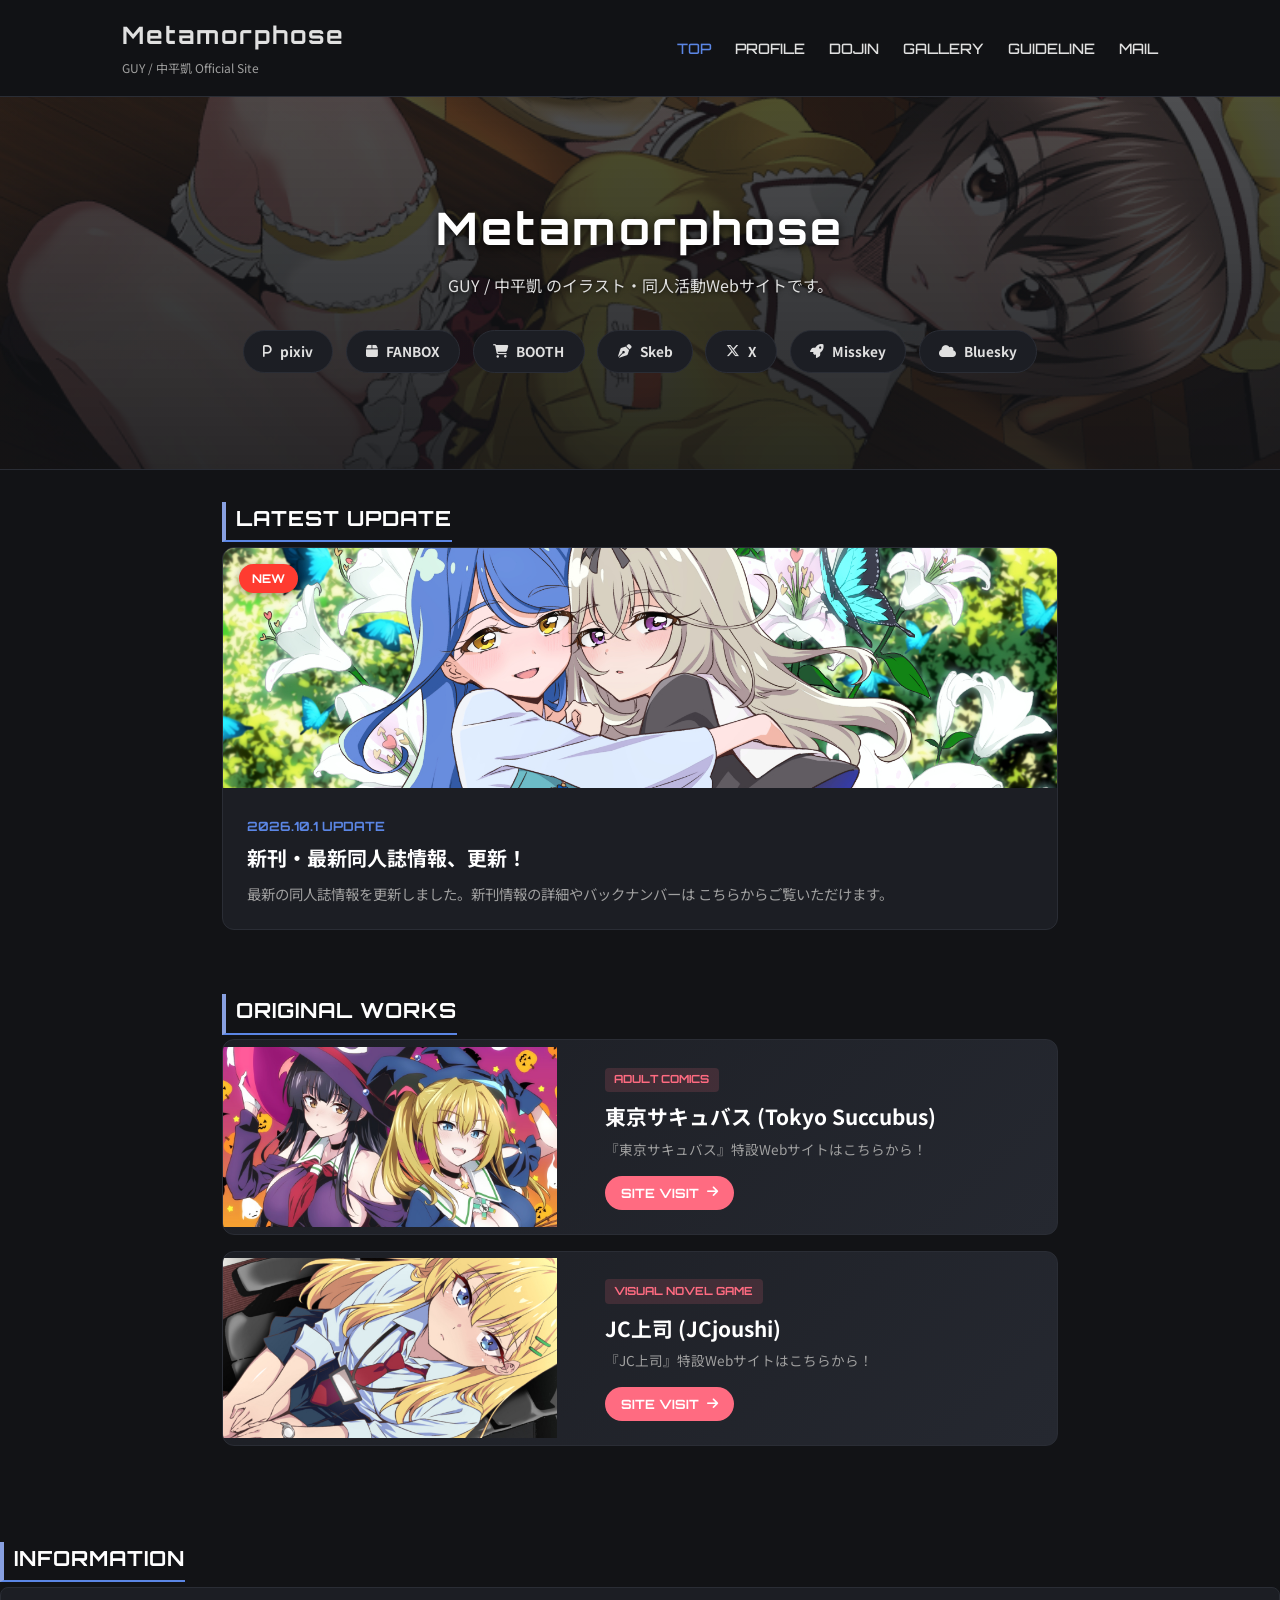
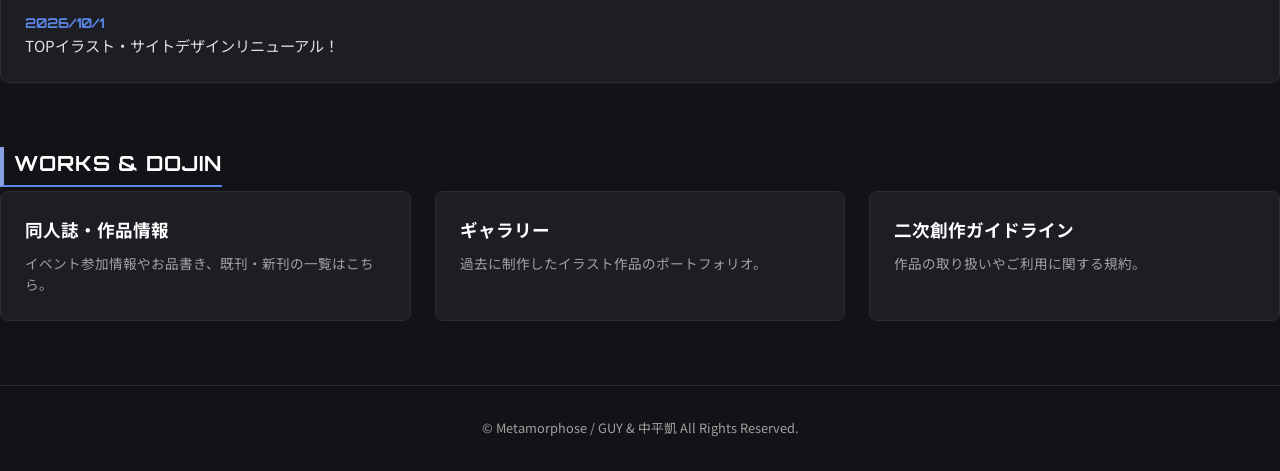
==== index.html @ 634144b7 "Add files via upload" ====
<!DOCTYPE html>
<html lang="ja">
<head>
  <meta charset="UTF-8">
  <meta name="viewport" content="width=device-width, initial-scale=1.0">
  <title>Metamorphose - GUY</title>
  <link rel="stylesheet" href="metamorphose_style.css">
  <!-- フォント・アイコン用 CDN -->
  <link rel="shortcut icon" href="img/favicon.ico">
  <link rel="preconnect" href="https://fonts.googleapis.com">
  <link rel="preconnect" href="https://fonts.gstatic.com" crossorigin>
  <link href="https://fonts.googleapis.com/css2?family=Noto+Sans+JP:wght@400;700&family=Orbitron:wght@500;700&display=swap" rel="stylesheet">
  <link rel="stylesheet" href="https://cdnjs.cloudflare.com/ajax/libs/font-awesome/6.5.1/css/all.min.css">
</head>
<body>

  <!-- ヘッダー / ナビゲーション -->
  <header class="header">
    <div class="header-inner">
      <a href="index.html" class="logo">
        <span class="logo-main">Metamorphose</span>
        <span class="logo-sub">GUY / 中平凱 Official Site</span>
      </a>
      <nav class="nav">
        <ul>
          <li><a href="index.html" class="active">TOP</a></li>
          <li><a href="profile.html">PROFILE</a></li>
          <li><a href="dojin.html">DOJIN</a></li>
          <li><a href="https://metamorphose.amigasa.jp/gallery.html">GALLERY</a></li>
          <li><a href="guideline.html">GUIDELINE</a></li>
          <li><a href="mail.html">MAIL</a></li>
        </ul>
      </nav>
    </div>
  </header>

  <!-- メインビジュアル -->
  <section class="hero">
    <div class="hero-content">
      <h1>Metamorphose</h1>
      <p>GUY / 中平凱 のイラスト・同人活動Webサイトです。</p>
      
      <!-- 主要リンク・SNSリンクボタン群 -->
      <div class="social-links">
        <a href="https://pixiv.me/guy-n" target="_blank" class="btn btn-pixiv"><i class="fa-solid fa-p"></i> pixiv</a>
        <a href="https://metamorphose.fanbox.cc/" target="_blank" class="btn btn-fanbox"><i class="fa-solid fa-box"></i> FANBOX</a>
        <a href="https://metamorphose.booth.pm/" target="_blank" class="btn btn-booth"><i class="fa-solid fa-cart-shopping"></i> BOOTH</a>
        <a href="https://skeb.jp/@guy_n" target="_blank" class="btn btn-skeb"><i class="fa-solid fa-pen-nib"></i> Skeb</a>
        <a href="https://twitter.com/guy_n/" target="_blank" class="btn btn-sns"><i class="fa-brands fa-x-twitter"></i> X</a>
        <a href="https://misskey.io/@guy_kiji" target="_blank" class="btn btn-sns"><i class="fa-solid fa-rocket"></i> Misskey</a>
        <a href="https://bsky.app/profile/guy1995.bsky.social" target="_blank" class="btn btn-sns"><i class="fa-solid fa-cloud"></i> Bluesky</a>
      </div>
    </div>
  </section>

<!-- メインコンテンツ -->
  <main class="container">

    <!-- 最新更新ピックアップバナー（画像を大きく見せるエリア） -->
    <section class="section">
      <h2 class="section-title">LATEST UPDATE</h2>
      <div class="pickup-card">
        <a href="dojin.html" class="pickup-link">
          <div class="pickup-image">
            <!-- 更新内容のサムネイル画像（例: img/top_banner.jpg 等） -->
            <img src="img/burusuku_10.jpg" alt="最新更新イメージ">
            <span class="badge-new">NEW</span>
          </div>
          <div class="pickup-content">
            <span class="pickup-date">2026.10.1 UPDATE</span>
            <h3 class="pickup-title">新刊・最新同人誌情報、更新！</h3>
            <p class="pickup-text">最新の同人誌情報を更新しました。新刊情報の詳細やバックナンバーは こちらからご覧いただけます。</p>
          </div>
        </a>
      </div>
    </section>

    <!-- オリジナル作品【東京サキュバス】『JCjoushi』特設バナー -->
    <section class="section">
      <h2 class="section-title">ORIGINAL WORKS</h2>
      <div class="special-banner-card">
        <a href="https://t.co/EpjPZDbdxx" target="_blank" class="special-banner-link">
          <div class="special-banner-image">
            <img src="img/tokyo succubus_banner.jpg" alt="JCjoushi">
          </div>
          <div class="special-banner-content">
            <div class="special-badge">ADULT COMICS</div>
            <h3>東京サキュバス (Tokyo Succubus)</h3>
            <p>『東京サキュバス』特設Webサイトはこちらから！</p>
            <span class="btn-visit">SITE VISIT <i class="fa-solid fa-arrow-right"></i></span>
          </div>
        </a>
      </div>

      <div class="special-banner-card">
        <a href="https://guymetamor95.github.io/JCjoushi/" target="_blank" class="special-banner-link">
          <div class="special-banner-image">
            <!-- JCjoushiのサムネイル画像があれば指定（なければ仮の画像でOK） -->
            <img src="img/JC‗001_Event_01.jpg" alt="JCjoushi">
          </div>
          <div class="special-banner-content">
            <div class="special-badge">VISUAL NOVEL GAME</div>
            <h3>JC上司 (JCjoushi)</h3>
            <p>『JC上司』特設Webサイトはこちらから！</p>
            <span class="btn-visit">SITE VISIT <i class="fa-solid fa-arrow-right"></i></span>
          </div>
        </a>
      </div>
    </section>
    

  </main>
    
    <!-- 更新情報 (Information) -->
    <section class="section">
      <h2 class="section-title">INFORMATION</h2>
      <div class="news-list">
        <dl>
          <dt>2026/10/1</dt>
          <dd>TOPイラスト・サイトデザインリニューアル！</dd>
        </dl>
      </div>
    </section>

    <!-- 同人・ピックアップなど -->
    <section class="section">
      <h2 class="section-title">WORKS & DOJIN</h2>
      <div class="card-grid">
        <a href="dojin.html" class="card">
          <div class="card-body">
            <h3>同人誌・作品情報</h3>
            <p>イベント参加情報やお品書き、既刊・新刊の一覧はこちら。</p>
          </div>
        </a>
        <a href="https://metamorphose.amigasa.jp/gallery.html" class="card">
          <div class="card-body">
            <h3>ギャラリー</h3>
            <p>過去に制作したイラスト作品のポートフォリオ。</p>
          </div>
        </a>
        <a href="guideline.html" class="card">
          <div class="card-body">
            <h3>二次創作ガイドライン</h3>
            <p>作品の取り扱いやご利用に関する規約。</p>
          </div>
        </a>
      </div>
    </section>

  </main>

  <!-- フッター -->
  <footer class="footer">
    <p>&copy; Metamorphose / GUY &amp; 中平凱 All Rights Reserved.</p>
  </footer>

</body>
</html>
---- metamorphose_style.css ----
/* 基本設定 */
:root {
  --bg-color: #121316;
  --card-bg: #1c1e24;
  --accent-color: #5b86e5;
  --text-color: #e0e0e0;
  --text-sub: #a0a0a0;
  --border-color: #2a2d35;
}

* {
  box-sizing: border-box;
  margin: 0;
  padding: 0;
}

body {
  background-color: var(--bg-color);
  color: var(--text-color);
  font-family: 'Noto Sans JP', sans-serif;
  line-height: 1.6;
}

a {
  color: inherit;
  text-decoration: none;
}

/* ヘッダー */
.header {
  background-color: rgba(18, 19, 22, 0.9);
  backdrop-filter: blur(10px);
  position: sticky;
  top: 0;
  z-index: 100;
  border-bottom: 1px solid var(--border-color);
}

.header-inner {
  max-width: 1100px;
  margin: 0 auto;
  padding: 1rem 2rem;
  display: flex;
  justify-content: space-between;
  align-items: center;
  flex-wrap: wrap;
  gap: 1rem;
}

.logo-main {
  font-family: 'Orbitron', sans-serif;
  font-size: 1.5rem;
  font-weight: 700;
  display: block;
  letter-spacing: 2px;
}

.logo-sub {
  font-size: 0.75rem;
  color: var(--text-sub);
}

.nav ul {
  display: flex;
  list-style: none;
  gap: 1.5rem;
  flex-wrap: wrap;
}

.nav a {
  font-family: 'Orbitron', sans-serif;
  font-size: 0.9rem;
  font-weight: 500;
  transition: color 0.3s;
}

.nav a:hover, .nav a.active {
  color: var(--accent-color);
}

/* ヒーローエリア（イラスト背景表示） */
.hero {
  padding: 6rem 2rem;
  text-align: center;

  /* 背景イラストの設定 */
  /* 文字を読みやすくするため、イラストの上に薄い暗い膜（グラデーション）を重ねています */
  background: 
    linear-gradient(rgba(18, 19, 22, 0.75), rgba(18, 19, 22, 0.9)),
    url('img/title14_2.jpg') center/cover no-repeat;
  
  /* 枠線とシャドウ */
  border-bottom: 1px solid var(--border-color);
  position: relative;
}

.hero h1 {
  font-family: 'Orbitron', sans-serif;
  font-size: 2.8rem;
  margin-bottom: 0.5rem;
  letter-spacing: 3px;
  color: #ffffff;
  /* 文字の後ろに影をつけて可読性をアップ */
  text-shadow: 0 2px 10px rgba(0, 0, 0, 0.8);
}

.hero p {
  color: #e0e0e0;
  margin-bottom: 2rem;
  text-shadow: 0 1px 5px rgba(0, 0, 0, 0.8);
}

/* ボタン群 */
.social-links {
  display: flex;
  justify-content: center;
  flex-wrap: wrap;
  gap: 0.8rem;
  max-width: 800px;
  margin: 0 auto;
}

.btn {
  padding: 0.6rem 1.2rem;
  border-radius: 30px;
  background-color: var(--card-bg);
  border: 1px solid var(--border-color);
  font-size: 0.85rem;
  font-weight: bold;
  transition: all 0.3s;
  display: inline-flex;
  align-items: center;
  gap: 0.5rem;
}

.btn:hover {
  border-color: var(--accent-color);
  transform: translateY(-2px);
  box-shadow: 0 4px 12px rgba(91, 134, 229, 0.2);
}

/* メインコンテンツ */
.container {
  max-width: 900px;
  margin: 0 auto;
  padding: 2rem;
}

.section {
  margin-bottom: 4rem;
}

.section-title {
  font-family: 'Orbitron', sans-serif;
  font-size: 1.4rem;
  margin-bottom: 1.5rem;
  border-bottom: 2px solid var(--accent-color);
  display: inline-block;
  padding-bottom: 0.3rem;
  letter-spacing: 1px;
}

/* お知らせリスト */
.news-list dl {
  background-color: var(--card-bg);
  border-radius: 8px;
  padding: 1.5rem;
  border: 1px solid var(--border-color);
  max-height: 250px;
  overflow-y: auto;
}

.news-list dt {
  color: var(--accent-color);
  font-family: 'Orbitron', sans-serif;
  font-weight: bold;
  font-size: 0.85rem;
  margin-top: 0.8rem;
}

.news-list dt:first-child {
  margin-top: 0;
}

.news-list dd {
  margin-left: 0;
  padding-bottom: 0.8rem;
  border-bottom: 1px dashed var(--border-color);
  font-size: 0.95rem;
}

.news-list dd:last-child {
  border-bottom: none;
  padding-bottom: 0;
}

/* カードグリッド */
.card-grid {
  display: grid;
  grid-template-columns: repeat(auto-fit, minmax(250px, 1fr));
  gap: 1.5rem;
}

.card {
  background-color: var(--card-bg);
  border: 1px solid var(--border-color);
  border-radius: 8px;
  padding: 1.5rem;
  transition: all 0.3s;
}

.card:hover {
  border-color: var(--accent-color);
  transform: translateY(-3px);
}

.card h3 {
  font-size: 1.1rem;
  margin-bottom: 0.5rem;
  color: #fff;
}

.card p {
  font-size: 0.85rem;
  color: var(--text-sub);
}

/* フッター */
.footer {
  text-align: center;
  padding: 2rem;
  border-top: 1px solid var(--border-color);
  font-size: 0.8rem;
  color: var(--text-sub);
}

/* スマホ向け調整 */
@media (max-width: 600px) {
  .header-inner {
    flex-direction: column;
    text-align: center;
  }
  .hero h1 {
    font-size: 1.8rem;
  }
}

/* ==========================================
   ピックアップバナー（更新ページサムネ）
========================================== */
.pickup-card {
  background-color: var(--card-bg);
  border: 1px solid var(--border-color);
  border-radius: 12px;
  overflow: hidden;
  transition: all 0.3s ease;
}

.pickup-card:hover {
  border-color: var(--accent-color);
  transform: translateY(-4px);
  box-shadow: 0 8px 24px rgba(91, 134, 229, 0.2);
}

.pickup-link {
  display: block;
  color: inherit;
}

.pickup-image {
  position: relative;
  width: 100%;
  height: 240px; /* 画像の高さ */
  overflow: hidden;
}

.pickup-image img {
  width: 100%;
  height: 100%;
  object-fit: cover; /* 枠に合わせてトリミング */
  transition: transform 0.5s ease;
}

.pickup-card:hover .pickup-image img {
  transform: scale(1.03); /* ホバー時にうっすら拡大 */
}

.badge-new {
  position: absolute;
  top: 1rem;
  left: 1rem;
  background-color: #ff3b30;
  color: #ffffff;
  font-family: 'Orbitron', sans-serif;
  font-size: 0.75rem;
  font-weight: bold;
  padding: 0.3rem 0.8rem;
  border-radius: 20px;
  box-shadow: 0 2px 8px rgba(0,0,0,0.4);
}

.pickup-content {
  padding: 1.5rem;
}

.pickup-date {
  font-family: 'Orbitron', sans-serif;
  font-size: 0.8rem;
  color: var(--accent-color);
  font-weight: bold;
}

.pickup-title {
  font-size: 1.25rem;
  margin: 0.3rem 0 0.5rem 0;
  color: #ffffff;
}

.pickup-text {
  font-size: 0.9rem;
  color: var(--text-sub);
}

/* ==========================================
   オリジナル作品（JCjoushi）特設バナー
========================================== */
.special-banner-card {
  background: linear-gradient(135deg, #1c1e24 0%, #252830 100%);
  border: 1px solid var(--border-color);
  border-radius: 12px;
  overflow: hidden;
  transition: all 0.3s ease;
  /* ↓ こちらを追加（カードの下に隙間をつくる） */
  margin-bottom: 1rem;
}

.special-banner-card:hover {
  border-color: #ff6b81; /* オリジナル用にピンク系のアクセント */
  box-shadow: 0 8px 24px rgba(255, 107, 129, 0.2);
  transform: translateY(-4px);
}

.special-banner-link {
  display: flex;
  align-items: center;
  gap: 1.5rem;
  color: inherit;
}

.special-banner-image {
  width: 40%;
  min-width: 220px;
  height: 180px;
  overflow: hidden;
}

.special-banner-image img {
  width: 100%;
  height: 100%;
  object-fit: cover;
}

.special-banner-content {
  padding: 1.5rem;
  flex: 1;
}

.special-badge {
  display: inline-block;
  font-family: 'Orbitron', sans-serif;
  font-size: 0.7rem;
  font-weight: bold;
  color: #ff6b81;
  background-color: rgba(255, 107, 129, 0.15);
  padding: 0.2rem 0.6rem;
  border-radius: 4px;
  margin-bottom: 0.5rem;
}

.special-banner-content h3 {
  font-size: 1.3rem;
  color: #ffffff;
  margin-bottom: 0.3rem;
}

.special-banner-content p {
  font-size: 0.85rem;
  color: var(--text-sub);
  margin-bottom: 1rem;
}

.btn-visit {
  display: inline-flex;
  align-items: center;
  gap: 0.5rem;
  font-family: 'Orbitron', sans-serif;
  font-size: 0.8rem;
  font-weight: bold;
  color: #ffffff;
  background-color: #ff6b81;
  padding: 0.4rem 1rem;
  border-radius: 20px;
}

/* スマホ対応（横並びを縦並びに切り替え） */
@media (max-width: 650px) {
  .special-banner-link {
    flex-direction: column;
    align-items: stretch;
    gap: 0;
  }
  .special-banner-image {
    width: 100%;
    height: 160px;
  }
}

/* ==========================================
   ページヘッダー共通
========================================== */
.page-header {
  padding: 3rem 2rem 2rem;
  text-align: center;
  background: linear-gradient(180deg, #181a20 0%, var(--bg-color) 100%);
  border-bottom: 1px solid var(--border-color);
}

.page-header h1 {
  font-family: 'Orbitron', sans-serif;
  font-size: 2rem;
  letter-spacing: 2px;
}

.page-header p {
  color: var(--text-sub);
  font-size: 0.9rem;
  margin-top: 0.5rem;
}

/* ==========================================
   イベントカード
========================================== */
.event-card {
  background-color: var(--card-bg);
  border: 1px solid var(--border-color);
  border-left: 4px solid var(--accent-color);
  border-radius: 8px;
  padding: 1.5rem;
  position: relative;
}

.event-badge {
  display: inline-block;
  font-family: 'Orbitron', sans-serif;
  font-size: 0.75rem;
  background-color: var(--accent-color);
  color: #fff;
  padding: 0.2rem 0.6rem;
  border-radius: 4px;
  margin-bottom: 0.5rem;
  font-weight: bold;
}

.event-name {
  font-size: 1.3rem;
  color: #fff;
  margin-bottom: 0.8rem;
}

.event-details {
  list-style: none;
  margin-bottom: 1rem;
}

.event-details li {
  font-size: 0.95rem;
  margin-bottom: 0.3rem;
  color: var(--text-color);
}

.event-details i {
  color: var(--accent-color);
  width: 20px;
}

.event-memo {
  font-size: 0.85rem;
  color: var(--text-sub);
  border-top: 1px dashed var(--border-color);
  padding-top: 0.8rem;
}

/* ==========================================
   新刊カード (大きなカード)
========================================== */
.book-card.highlight {
  display: flex;
  gap: 2rem;
  background-color: var(--card-bg);
  border: 1px solid var(--border-color);
  border-radius: 12px;
  padding: 1.5rem;
  align-items: flex-start;
}

.book-cover {
  position: relative;
  width: 260px;
  flex-shrink: 0;
  border-radius: 8px;
  overflow: hidden;
  box-shadow: 0 4px 12px rgba(0,0,0,0.5);
}

.book-cover img {
  width: 100%;
  height: auto;
  display: block;
}

.book-info {
  flex: 1;
}

.book-category {
  font-size: 0.8rem;
  color: var(--accent-color);
  font-weight: bold;
}

.book-title {
  font-size: 1.5rem;
  color: #fff;
  margin: 0.2rem 0 0.5rem 0;
}

.book-meta {
  font-size: 0.85rem;
  color: var(--text-sub);
  margin-bottom: 1rem;
  background-color: rgba(255,255,255,0.03);
  padding: 0.5rem 0.8rem;
  border-radius: 4px;
}

.book-description {
  font-size: 0.95rem;
  margin-bottom: 1.5rem;
  line-height: 1.7;
}

/* ショップボタン */
.shop-links {
  display: flex;
  gap: 0.8rem;
  flex-wrap: wrap;
}

.btn-shop {
  padding: 0.5rem 1rem;
  border-radius: 6px;
  background-color: #2a2d35;
  border: 1px solid var(--border-color);
  font-size: 0.85rem;
  font-weight: bold;
  color: #fff;
  transition: all 0.3s;
}

.btn-shop:hover {
  background-color: var(--accent-color);
  border-color: var(--accent-color);
  transform: translateY(-2px);
}

/* ==========================================
   既刊一覧 (グリッド表示)
========================================== */
.book-grid {
  display: grid;
  grid-template-columns: repeat(auto-fill, minmax(280px, 1fr));
  gap: 1.5rem;
}

.book-card-mini {
  background-color: var(--card-bg);
  border: 1px solid var(--border-color);
  border-radius: 8px;
  overflow: hidden;
  display: flex;
  flex-direction: column;
}

.book-cover-mini {
  width: 100%;
  height: 200px;
  overflow: hidden;
}

.book-cover-mini img {
  width: 100%;
  height: 100%;
  object-fit: cover;
  /* ↓ これを追加！画像を上基準（顔が見える位置）でトリミングします */
  object-position: top;
}

.book-info-mini {
  padding: 1rem;
  flex: 1;
  display: flex;
  flex-direction: column;
}

.book-info-mini h4 {
  font-size: 1.1rem;
  color: #fff;
  margin: 0.2rem 0;
}

.book-meta-mini {
  font-size: 0.8rem;
  color: var(--text-sub);
  margin-bottom: 1rem;
}

.shop-links-mini {
  margin-top: auto;
  display: flex;
  gap: 0.5rem;
  flex-wrap: wrap;
}

.btn-shop-sm {
  font-size: 0.75rem;
  padding: 0.3rem 0.6rem;
  background-color: #2a2d35;
  border-radius: 4px;
  border: 1px solid var(--border-color);
  color: #fff;
}

.btn-shop-sm:hover {
  border-color: var(--accent-color);
  color: var(--accent-color);
}

/* レスポンシブ対応 */
@media (max-width: 700px) {
  .book-card.highlight {
    flex-direction: column;
  }
  .book-cover {
    width: 100%;
    max-width: 300px;
    margin: 0 auto;
  }
}

/* 新刊カード (大きなカード) */
.book-card.highlight {
  display: flex;
  gap: 2rem;
  background-color: var(--card-bg);
  border: 1px solid var(--border-color);
  border-radius: 12px;
  padding: 1.5rem;
  align-items: flex-start;

  /* ↓ こちらを追加（カードの下に隙間をつくる） */
  margin-bottom: 2rem; 
}

/* 最後のカードだけ下の余白をなくしたい場合（任意） */
.book-card.highlight:last-child {
  margin-bottom: 0;
}

/* アコーディオン全体のスタイル */
.accordion-group {
  background-color: var(--card-bg, #1e222d);
  border: 1px solid var(--border-color, #2e3440);
  border-radius: 8px;
  margin-bottom: 1.2rem;
  overflow: hidden;
}

.accordion-header {
  padding: 1.2rem 1.5rem;
  font-weight: bold;
  font-size: 1.05rem;
  color: #ffffff;
  cursor: pointer;
  display: flex;
  justify-content: space-between;
  align-items: center;
  background-color: #161922;
  transition: background-color 0.2s ease, color 0.2s ease;
  user-select: none;
}

.accordion-header:hover {
  background-color: #232734;
  color: var(--accent-color, #ff4081);
}

.accordion-header::-webkit-details-marker {
  display: none; /* デフォルトの矢印を非表示 */
}

/* 開いたときの矢印回転 */
details[open] .icon-arrow {
  transform: rotate(180deg);
}

.icon-arrow {
  transition: transform 0.3s ease;
}

.accordion-content {
  padding: 1.5rem;
  border-top: 1px solid var(--border-color, #2e3440);
}

/* ==========================================
   モーダル（ポップアップ）表示用スタイル
========================================== */

/* ポップアップ全体の設定 */
.book-modal {
  border: none;
  border-radius: 12px;
  padding: 0;
  background: #181b22;
  color: #fff;
  max-width: 820px;
  width: 92%;
  max-height: 85vh;
  overflow-y: auto;
  box-shadow: 0 20px 30px rgba(0, 0, 0, 0.6);
  margin: auto;
}

/* 背景のぼかし */
.book-modal::backdrop {
  background: rgba(0, 0, 0, 0.75);
  backdrop-filter: blur(5px);
}

/* モーダル内部のレイアウト */
.modal-content {
  position: relative;
  padding: 2.5rem 2.5rem 2rem 2.5rem;
}

/* 閉じるボタン */
.modal-close-btn {
  position: absolute;
  top: 15px;
  right: 20px;
  background: none;
  border: none;
  color: #888;
  font-size: 2.2rem;
  cursor: pointer;
  line-height: 1;
  transition: color 0.2s;
}
.modal-close-btn:hover {
  color: #fff;
}

/* 左右2カラムレイアウト */
.modal-book-card {
  display: flex;
  gap: 2rem;
  align-items: flex-start;
}

/* 表紙画像エリア */
.modal-cover {
  flex-shrink: 0;
}

.modal-cover img {
  width: 300px;
  height: auto;
  border-radius: 8px;
  box-shadow: 0 6px 16px rgba(0, 0, 0, 0.5);
  display: block;
}

/* 情報エリア */
.modal-info {
  flex: 1;
  display: flex;
  flex-direction: column;
}

.modal-info .book-category {
  color: #88a0e0;
  font-size: 0.9rem;
  font-weight: bold;
  margin-bottom: 0.3rem;
}

.modal-info .book-title {
  font-size: 1.6rem;
  font-weight: bold;
  margin-top: 0;
  margin-bottom: 0.8rem;
  line-height: 1.3;
}

.modal-info .book-meta {
  color: #aaa;
  font-size: 0.88rem;
  margin-bottom: 1.2rem;
}

.modal-info .book-description {
  font-size: 0.95rem;
  line-height: 1.6;
  color: #ddd;
  margin-bottom: 1.8rem;
}

/* ポップアップ対象カードのホバー演出 */
.modal-trigger {
  cursor: pointer;
  transition: transform 0.2s ease, box-shadow 0.2s ease;
}
.modal-trigger:hover {
  transform: translateY(-3px);
  box-shadow: 0 4px 12px rgba(0, 0, 0, 0.3);
}

/* ------------------------------------------
   レスポンシブ対応（画面幅680px以下 / スマホ・タブレット）
------------------------------------------ */
@media (max-width: 680px) {
  .modal-content {
    padding: 1.8rem 1.2rem 1.5rem 1.2rem;
  }
  .modal-book-card {
    flex-direction: column;
    align-items: center;
    gap: 1.2rem;
  }
  .modal-cover img {
    width: 220px; /* スマホ用にサイズ調整 */
  }
  .modal-info {
    text-align: left; /* 左揃えが見やすい場合は left（中央寄せなら center） */
    width: 100%;
  }
}

/* ------------------------------------------
   モーダル ナビゲーション（前へ/次へボタン）
------------------------------------------ */
.modal-nav-btn {
  position: absolute;
  top: 50%;
  transform: translateY(-50%);
  background: rgba(255, 255, 255, 0.08);
  color: rgba(255, 255, 255, 0.7);
  border: 1px solid rgba(255, 255, 255, 0.15);
  width: 44px;
  height: 44px;
  border-radius: 50%;
  display: flex;
  align-items: center;
  justify-content: center;
  font-size: 1.2rem;
  cursor: pointer;
  z-index: 10;
  
  /* 初期状態は半透明（ほぼ背景になじむ） */
  opacity: 0.25;
  transition: opacity 0.3s ease, background 0.2s, transform 0.2s, color 0.2s;
}

/* モーダル本体（相対配置の基準を設定） */
.book-modal {
  position: relative; /* ボタンの絶対位置基準 */
  border: none;
  border-radius: 12px;
  padding: 0;
  background: #181b22;
  color: #fff;
  max-width: 820px;
  width: 92%;
  max-height: 85vh;
  overflow: hidden; /* ★ 枠外への当たり判定・はみ出しをカット */
  box-shadow: 0 20px 30px rgba(0, 0, 0, 0.6);
  margin: auto;
}

/* 内部コンテンツスクロール用 */
.modal-content {
  position: relative;
  padding: 2.5rem 2.5rem 2rem 2.5rem;
  max-height: 85vh;
  overflow-y: auto; /* スクリプトや長文時のスクロールを内部で処理 */
}

/* ------------------------------------------
   モーダル ナビゲーション（前へ/次へボタン）
------------------------------------------ */
/* モーダル本体 */
.book-modal {
  border: none;
  border-radius: 12px;
  padding: 0;
  background: transparent; /* 背景透過にして内側のカードサイズに合わせる */
  color: #fff;
  max-width: 820px;
  width: 92%;
  max-height: 85vh;
  box-shadow: 0 20px 30px rgba(0, 0, 0, 0.6);
  margin: auto;
  overflow: visible; /* ボタンのはみ出し制御は必要に応じて */
}

/* 内部コンテンツカード（ここをホバー判定とボタン配置の基準にする） */
.modal-content {
  position: relative; /* ★ ボタンの絶対位置基準をここにする */
  padding: 2.5rem 2.5rem 2rem 2.5rem;
  background: #181b22;
  border-radius: 12px;
  max-height: 85vh;
  overflow-y: auto;
}

/* ------------------------------------------
   モーダル ナビゲーション（前へ/次へボタン）
------------------------------------------ */
.modal-nav-btn {
  position: absolute;
  top: 50%;
  transform: translateY(-50%);
  background: rgba(255, 255, 255, 0.08);
  color: rgba(255, 255, 255, 0.7);
  border: 1px solid rgba(255, 255, 255, 0.15);
  width: 44px;
  height: 44px;
  border-radius: 50%;
  display: flex;
  align-items: center;
  justify-content: center;
  font-size: 1.2rem;
  cursor: pointer;
  z-index: 10;
  
  /* 通常時は透明＆クリック判定オフ */
  opacity: 0;
  pointer-events: none;
  transition: opacity 0.25s ease, background 0.2s, transform 0.2s, color 0.2s;
}

/* ★ ポップアップの【カード枠内 (.modal-content)】にマウスが入った時だけ発火！ */
.modal-content:hover .modal-nav-btn {
  opacity: 0.4;
  pointer-events: auto; /* ホバー時のみクリック・ホバー判定を有効化 */
}

/* ボタン直接ホバー時 */
.modal-nav-btn:hover {
  opacity: 1 !important;
  background: rgba(255, 255, 255, 0.25);
  color: #88a0e0;
  transform: translateY(-50%) scale(1.08);
}

/* ボタンの位置（.modal-content の内側に配置） */
.modal-nav-btn.prev-btn {
  left: 15px;
}

.modal-nav-btn.next-btn {
  right: 15px;
}

/* スマホ対応 */
@media (max-width: 680px) {
  .modal-nav-btn {
    width: 36px;
    height: 36px;
    font-size: 1rem;
  }
  .modal-content:hover .modal-nav-btn {
    opacity: 0.7;
  }
  .modal-nav-btn.prev-btn {
    left: 8px;
  }
  .modal-nav-btn.next-btn {
    right: 8px;
  }
}

/* ナビゲーションボタンのフォーカスリング（枠線）を消去 */
.modal-nav-btn:focus,
.modal-nav-btn:focus-visible {
  outline: none; /* フォーカス時の枠線を無効化 */
  box-shadow: none;
}

/* モーダル内のすべてのボタンでフォーカス枠線を消す場合 */
.book-modal button:focus,
.book-modal button:focus-visible {
  outline: none;
  box-shadow: none;
}

/* ==========================================
   PROFILE PAGE STYLES
   ========================================== */

/* ヒーローエリア */
.profile-hero {
  display: flex;
  gap: 2rem;
  background: #181b22;
  border-radius: 12px;
  padding: 2rem;
  margin-bottom: 2.5rem;
  align-items: center;
  box-shadow: 0 4px 20px rgba(0, 0, 0, 0.3);
}

.profile-avatar {
  flex-shrink: 0;
}

.profile-avatar img {
  width: 160px;
  height: 160px;
  border-radius: 50%;
  object-fit: cover;
  border: 3px solid #333a4d;
}

.profile-details {
  flex-grow: 1;
}

.profile-name {
  font-size: 1.8rem;
  font-weight: 700;
  margin-bottom: 0.2rem;
  color: #fff;
}

.profile-name-sub {
  font-size: 1.2rem;
  color: #88a0e0;
  margin-left: 0.5rem;
}

.profile-title {
  font-size: 0.95rem;
  color: #aaa;
  margin-bottom: 1.2rem;
}

.profile-pen-names {
  display: flex;
  flex-wrap: wrap;
  gap: 1rem;
  margin-bottom: 1.5rem;
  background: #202430;
  padding: 0.8rem 1.2rem;
  border-radius: 8px;
}

.pen-name-item {
  font-size: 0.9rem;
}

.pen-label {
  display: inline-block;
  background: #2e3548;
  color: #88a0e0;
  padding: 2px 8px;
  border-radius: 4px;
  font-size: 0.75rem;
  margin-right: 6px;
}

.pen-value {
  color: #ddd;
}

/* SNSボタン一覧 */
.profile-links {
  display: flex;
  flex-wrap: wrap;
  gap: 8px;
}

.sns-btn {
  display: inline-flex;
  align-items: center;
  gap: 6px;
  padding: 6px 12px;
  border-radius: 6px;
  font-size: 0.85rem;
  color: #fff;
  text-decoration: none;
  background: #2a2e3d;
  transition: background 0.2s, transform 0.2s;
}

.sns-btn:hover {
  transform: translateY(-2px);
  background: #3b4257;
}

/* ワークスセクション */
.works-section {
  margin-bottom: 3rem;
}

.section-title {
  font-size: 1.3rem;
  border-left: 4px solid #88a0e0;
  padding-left: 10px;
  margin-bottom: 0.3rem;
  color: #fff;
}

.section-desc {
  font-size: 0.85rem;
  color: #888;
  margin-bottom: 1.5rem;
}

.works-grid {
  display: grid;
  grid-template-columns: repeat(auto-fit, minmax(300px, 1fr));
  gap: 1.5rem;
}

.works-card {
  background: #181b22;
  border-radius: 10px;
  padding: 1.2rem;
  box-shadow: 0 4px 15px rgba(0, 0, 0, 0.2);
}

.works-card-header {
  font-weight: bold;
  font-size: 1.05rem;
  color: #88a0e0;
  border-bottom: 1px solid #2a2e3d;
  padding-bottom: 0.6rem;
  margin-bottom: 0.8rem;
  display: flex;
  align-items: center;
  gap: 8px;
}

.works-list {
  list-style: none;
  padding: 0;
  margin: 0;
}

.works-list li {
  padding: 6px 0;
  border-bottom: 1px dashed #242836;
  font-size: 0.9rem;
  display: flex;
  flex-direction: column;
}

.works-list li:last-child {
  border-bottom: none;
}

.work-role {
  font-size: 0.8rem;
  color: #aaa;
  margin-top: 2px;
}

/* お問い合わせ・ガイドライン案内 */
.contact-guideline-box {
  display: grid;
  grid-template-columns: repeat(auto-fit, minmax(280px, 1fr));
  gap: 1.5rem;
  margin-bottom: 2rem;
}

.info-card {
  background: #1e222d;
  border: 1px solid #2e3548;
  border-radius: 10px;
  padding: 1.5rem;
  text-align: center;
}

.info-card h4 {
  font-size: 1.05rem;
  margin-bottom: 0.8rem;
  color: #fff;
}

.info-card p {
  font-size: 0.85rem;
  color: #aaa;
  margin-bottom: 1.2rem;
  line-height: 1.6;
}

.btn-primary, .btn-secondary {
  display: inline-block;
  padding: 8px 20px;
  border-radius: 6px;
  text-decoration: none;
  font-size: 0.85rem;
  font-weight: bold;
  transition: opacity 0.2s;
}

.btn-primary {
  background: #88a0e0;
  color: #12141a;
}

.btn-secondary {
  background: #333a4d;
  color: #fff;
}

.btn-primary:hover, .btn-secondary:hover {
  opacity: 0.85;
}

/* スマホ表示対応 */
@media (max-width: 680px) {
  .profile-hero {
    flex-direction: column;
    text-align: center;
    padding: 1.5rem;
  }
  .profile-pen-names {
    justify-content: center;
  }
  .profile-links {
    justify-content: center;
  }
}

/* ==========================================
   CONTACT / MAIL PAGE STYLES
   ========================================== */

/* SNS ダイレクトメッセージ案内エリア */
.contact-sns-box {
  background: #181b22;
  border: 1px solid #2e3548;
  border-radius: 12px;
  padding: 2rem;
  margin-bottom: 3rem;
  box-shadow: 0 4px 20px rgba(0, 0, 0, 0.3);
}

.contact-sns-header {
  display: flex;
  align-items: center;
  gap: 10px;
  color: #88a0e0;
  font-size: 1.3rem;
  margin-bottom: 1rem;
}

.contact-sns-lead {
  font-size: 1rem;
  line-height: 1.7;
  color: #ddd;
  margin-bottom: 1.8rem;
}

.sns-contact-buttons {
  display: grid;
  grid-template-columns: repeat(auto-fit, minmax(280px, 1fr));
  gap: 1.2rem;
  margin-bottom: 1.5rem;
}

.sns-contact-btn {
  display: flex;
  align-items: center;
  gap: 1rem;
  padding: 1.2rem 1.5rem;
  border-radius: 10px;
  text-decoration: none;
  color: #fff;
  transition: transform 0.2s, box-shadow 0.2s, background 0.2s;
  position: relative;
}

.sns-contact-btn.x-dm {
  background: #1d212a;
  border: 1px solid #3b4257;
}

.sns-contact-btn.pixiv-msg {
  background: #1d212a;
  border: 1px solid #0080ff44;
}

.sns-contact-btn:hover {
  transform: translateY(-3px);
  box-shadow: 0 6px 20px rgba(0, 0, 0, 0.4);
}

.sns-contact-btn.x-dm:hover {
  background: #252b37;
  border-color: #88a0e0;
}

.sns-contact-btn.pixiv-msg:hover {
  background: #0056b333;
  border-color: #0080ff;
}

.sns-contact-btn i:first-child {
  font-size: 2rem;
  color: #88a0e0;
}

.sns-contact-btn.pixiv-msg i:first-child {
  color: #0080ff;
}

.btn-text {
  display: flex;
  flex-direction: column;
  flex-grow: 1;
}

.btn-title {
  font-size: 1.1rem;
  font-weight: bold;
}

.btn-sub {
  font-size: 0.8rem;
  color: #aaa;
  margin-top: 2px;
}

.arrow-icon {
  font-size: 0.9rem !important;
  color: #666 !important;
}

.contact-notice {
  background: #202430;
  padding: 1rem 1.2rem;
  border-radius: 8px;
  font-size: 0.85rem;
  color: #aaa;
  line-height: 1.6;
}

.contact-notice a {
  color: #88a0e0;
  text-decoration: underline;
}

/* イベントカード内の画像エリア */
.event-image {
  margin-top: 1.5rem;
  text-align: center;
}

.event-image img {
  max-width: 100%;       /* カードの幅からはみ出さない */
  height: auto;          /* 縦横比を維持 */
  border-radius: 8px;    /* 画像の角を丸くする */
  border: 1px solid #2e3548; /* 枠線 */
  box-shadow: 0 4px 12px rgba(0, 0, 0, 0.4); /* 軽く影をつける */
  display: block;
  margin: 0 auto;
}

/* PC表示でテキストと画像を横並びにするレイアウト */
@media (min-width: 681px) {
  .event-card {
    display: flex;
    flex-wrap: wrap;
    gap: 1.5rem;
  }

  /* 上部のバッジやタイトルは横幅100%使う */
  .event-badge,
  .event-name {
    width: 100%;
  }

  .event-details,
  .event-memo {
    flex: 1;
    min-width: 280px;
  }

  .event-image {
    flex: 1;
    min-width: 240px;
    margin-top: 0;
  }
}

.event-image img {
  max-width: 100%;
  height: auto;
  border-radius: 8px;
  border: 1px solid #2e3548;
}

/* スマホタップ時の金色・青色等のハイライト枠線を消去 */
.book-card-mini,
.modal-trigger,
.modal-nav-btn,
.modal-close-btn,
.book-modal button {
  -webkit-tap-highlight-color: transparent; /* スマホのタップハイライトを透明化 */
  outline: none;                            /* フォーカス枠線を消去 */
}

/* モーダル表示時のフォーカス枠線を無効化 */
.book-modal:focus,
.modal-content:focus {
  outline: none;
}
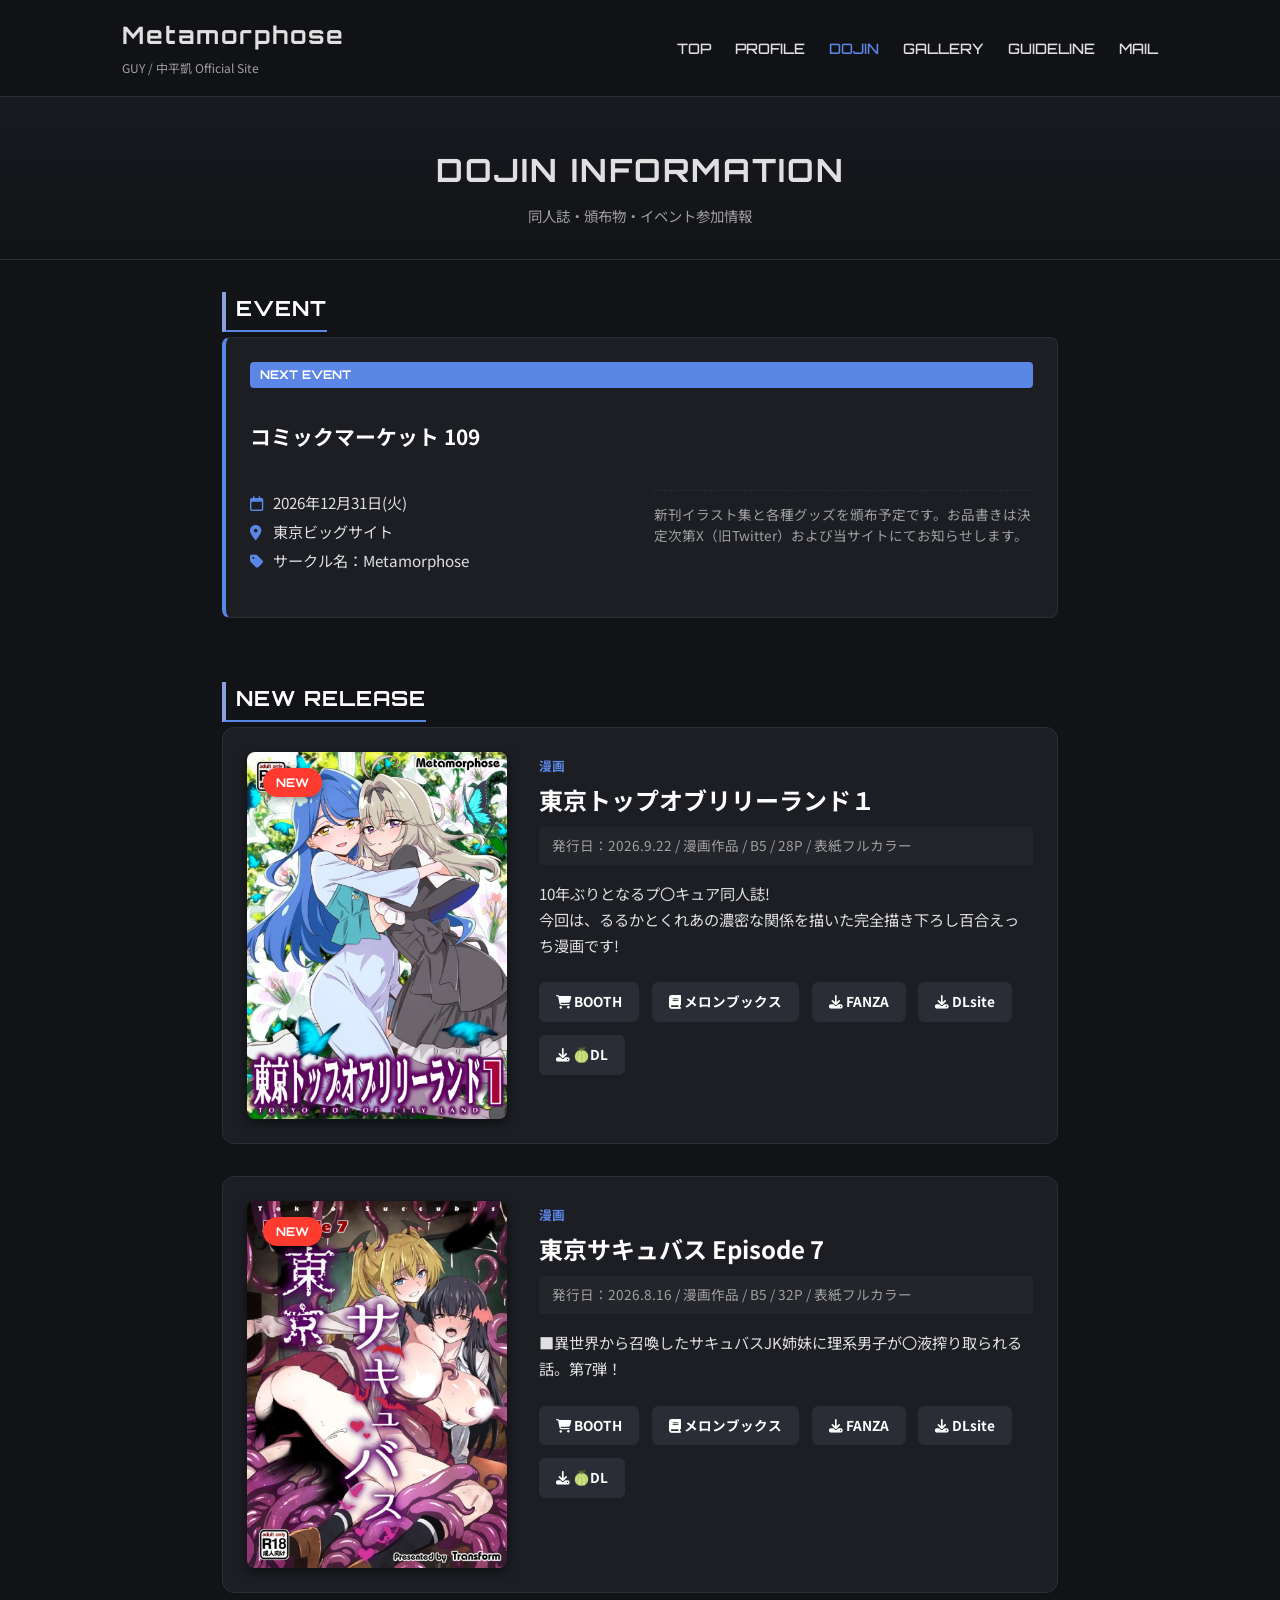
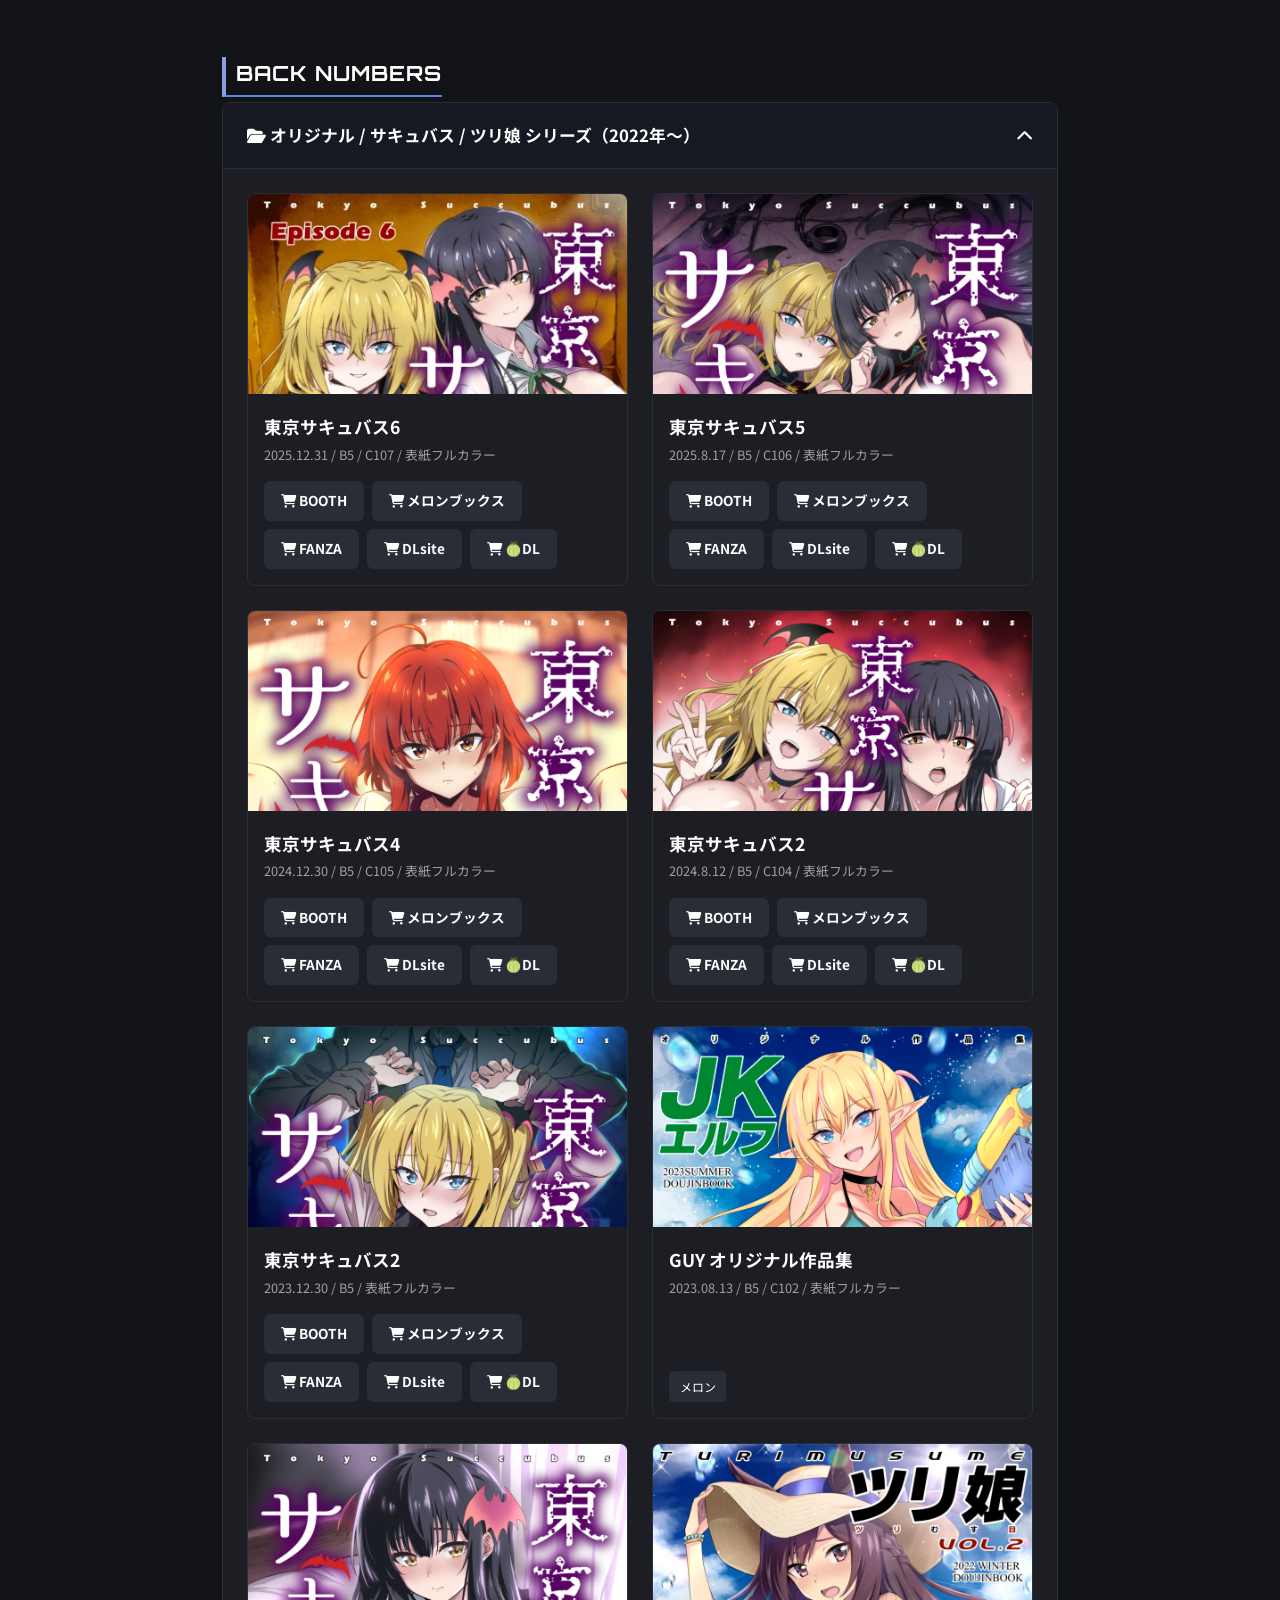
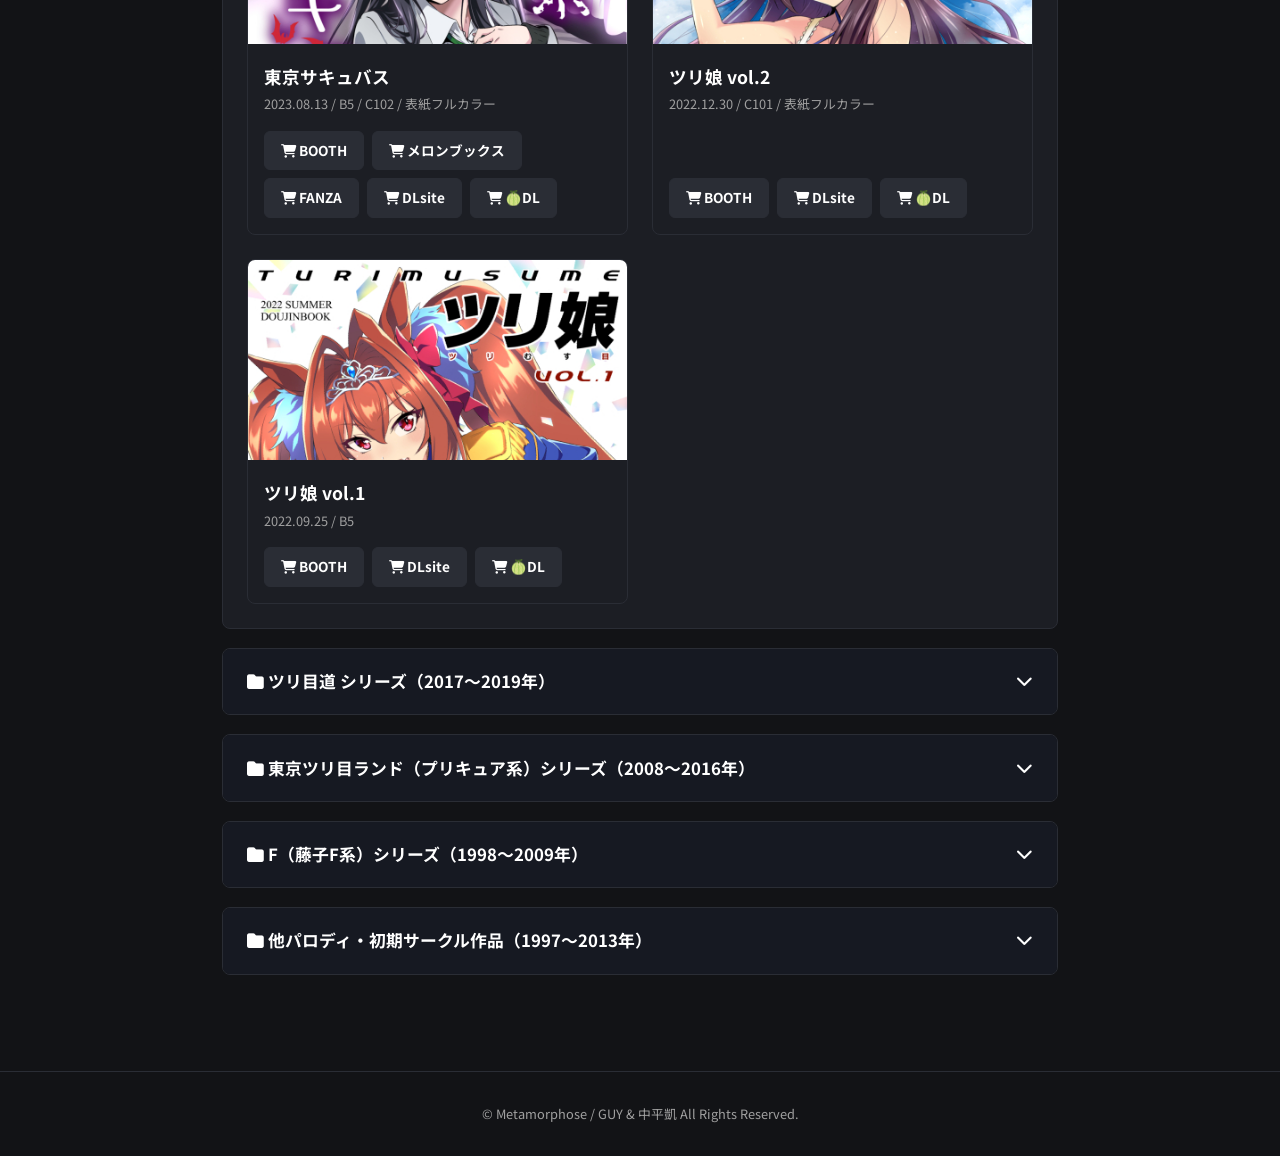
==== commit aa12c5b0: "Update index.html" ====
--- a/index.html
+++ b/index.html
@@ -3,10 +3,9 @@
 <head>
   <meta charset="UTF-8">
   <meta name="viewport" content="width=device-width, initial-scale=1.0">
-  <title>Metamorphose - GUY</title>
+  <title>DOJIN - Metamorphose</title>
+  <link rel="shortcut icon" href="img/favicon.ico">
   <link rel="stylesheet" href="metamorphose_style.css">
-  <!-- フォント・アイコン用 CDN -->
-  <link rel="shortcut icon" href="img/favicon.ico">
   <link rel="preconnect" href="https://fonts.googleapis.com">
   <link rel="preconnect" href="https://fonts.gstatic.com" crossorigin>
   <link href="https://fonts.googleapis.com/css2?family=Noto+Sans+JP:wght@400;700&family=Orbitron:wght@500;700&display=swap" rel="stylesheet">
@@ -14,7 +13,7 @@
 </head>
 <body>
 
-  <!-- ヘッダー / ナビゲーション -->
+  <!-- ヘッダー -->
   <header class="header">
     <div class="header-inner">
       <a href="index.html" class="logo">
@@ -23,9 +22,9 @@
       </a>
       <nav class="nav">
         <ul>
-          <li><a href="index.html" class="active">TOP</a></li>
+          <li><a href="index.html">TOP</a></li>
           <li><a href="profile.html">PROFILE</a></li>
-          <li><a href="dojin.html">DOJIN</a></li>
+          <li><a href="dojin.html" class="active">DOJIN</a></li>
           <li><a href="https://metamorphose.amigasa.jp/gallery.html">GALLERY</a></li>
           <li><a href="guideline.html">GUIDELINE</a></li>
           <li><a href="mail.html">MAIL</a></li>
@@ -34,117 +33,1117 @@
     </div>
   </header>
 
-  <!-- メインビジュアル -->
-  <section class="hero">
-    <div class="hero-content">
-      <h1>Metamorphose</h1>
-      <p>GUY / 中平凱 のイラスト・同人活動Webサイトです。</p>
-      
-      <!-- 主要リンク・SNSリンクボタン群 -->
-      <div class="social-links">
-        <a href="https://pixiv.me/guy-n" target="_blank" class="btn btn-pixiv"><i class="fa-solid fa-p"></i> pixiv</a>
-        <a href="https://metamorphose.fanbox.cc/" target="_blank" class="btn btn-fanbox"><i class="fa-solid fa-box"></i> FANBOX</a>
-        <a href="https://metamorphose.booth.pm/" target="_blank" class="btn btn-booth"><i class="fa-solid fa-cart-shopping"></i> BOOTH</a>
-        <a href="https://skeb.jp/@guy_n" target="_blank" class="btn btn-skeb"><i class="fa-solid fa-pen-nib"></i> Skeb</a>
-        <a href="https://twitter.com/guy_n/" target="_blank" class="btn btn-sns"><i class="fa-brands fa-x-twitter"></i> X</a>
-        <a href="https://misskey.io/@guy_kiji" target="_blank" class="btn btn-sns"><i class="fa-solid fa-rocket"></i> Misskey</a>
-        <a href="https://bsky.app/profile/guy1995.bsky.social" target="_blank" class="btn btn-sns"><i class="fa-solid fa-cloud"></i> Bluesky</a>
+  <!-- ページヘッダー -->
+  <section class="page-header">
+    <h1>DOJIN INFORMATION</h1>
+    <p>同人誌・頒布物・イベント参加情報</p>
+  </section>
+
+  <main class="container">
+
+<!-- イベント参加情報 -->
+    <section class="section">
+      <h2 class="section-title">EVENT</h2>
+      <div class="event-card">
+        <div class="event-badge">NEXT EVENT</div>
+        <h3 class="event-name">コミックマーケット 109</h3>
+        <ul class="event-details">
+          <li><i class="fa-regular fa-calendar"></i> 2026年12月31日(火)</li>
+          <li><i class="fa-solid fa-location-dot"></i> 東京ビッグサイト</li>
+          <li><i class="fa-solid fa-tag"></i> サークル名：Metamorphose</li>
+        </ul>
+        <p class="event-memo">新刊イラスト集と各種グッズを頒布予定です。お品書きは決定次第X（旧Twitter）および当サイトにてお知らせします。</p>
+        
+        <!-- ★ここに画像を追加 -->
+        <!--
+        <div class="event-image">
+          <img " alt="コミックマーケット109 お品書き">
+        </div>
+      </div>-->
+    </section>
+    
+    <!-- 新刊情報 (NEW RELEASE) -->
+    <section class="section">
+      <h2 class="section-title">NEW RELEASE</h2>
+      <div class="book-card highlight">
+        <div class="book-cover">
+          <img src="dojin/turi_top_1_s.jpg" alt="新刊表紙">
+          <span class="badge-new">NEW</span>
+        </div>
+        <div class="book-info">
+          <span class="book-category">漫画</span>
+          <h3 class="book-title">東京トップオブリリーランド１</h3>
+          <p class="book-meta">発行日：2026.9.22 / 漫画作品 / B5 / 28P / 表紙フルカラー</p>
+          <p class="book-description">
+            10年ぶりとなるプ〇キュア同人誌!<br>今回は、るるかとくれあの濃密な関係を描いた完全描き下ろし百合えっち漫画です!
+          </p>
+          <div class="shop-links">
+            <a href="https://t.co/fdZ0XSoqhy" target="_blank" class="btn-shop booth"><i class="fa-solid fa-cart-shopping"></i> BOOTH</a>
+            <a href="https://t.co/WfyLFqJbch" target="_blank" class="btn-shop melon"><i class="fa-solid fa-book"></i> メロンブックス</a>
+            <a href="https://t.co/0md3qEvljX" target="_blank" class="btn-shop FANZA"><i class="fa-solid fa-download"></i> FANZA</a>
+            <a href="https://t.co/QujFkW0VEi" target="_blank" class="btn-shop DLsite"><i class="fa-solid fa-download"></i> DLsite</a>
+            <a href="https://t.co/1sAv1hrHnT" target="_blank" class="btn-shop melonDL"><i class="fa-solid fa-download"></i> 🍈DL</a>
+          </div>
+        </div>
       </div>
-    </div>
-  </section>
-
-<!-- メインコンテンツ -->
-  <main class="container">
-
-    <!-- 最新更新ピックアップバナー（画像を大きく見せるエリア） -->
-    <section class="section">
-      <h2 class="section-title">LATEST UPDATE</h2>
-      <div class="pickup-card">
-        <a href="dojin.html" class="pickup-link">
-          <div class="pickup-image">
-            <!-- 更新内容のサムネイル画像（例: img/top_banner.jpg 等） -->
-            <img src="img/burusuku_10.jpg" alt="最新更新イメージ">
-            <span class="badge-new">NEW</span>
-          </div>
-          <div class="pickup-content">
-            <span class="pickup-date">2026.10.1 UPDATE</span>
-            <h3 class="pickup-title">新刊・最新同人誌情報、更新！</h3>
-            <p class="pickup-text">最新の同人誌情報を更新しました。新刊情報の詳細やバックナンバーは こちらからご覧いただけます。</p>
-          </div>
-        </a>
+    
+      <div class="book-card highlight">
+        <div class="book-cover">
+          <img src="dojin/Succubus_7.jpg" alt="新刊表紙">
+          <span class="badge-new">NEW</span>
+        </div>
+        <div class="book-info">
+          <span class="book-category">漫画</span>
+          <h3 class="book-title">東京サキュバス Episode 7</h3>
+          <p class="book-meta">発行日：2026.8.16 / 漫画作品 / B5 / 32P /  表紙フルカラー</p>
+          <p class="book-description">
+            ■異世界から召喚したサキュバスJK姉妹に理系男子が〇液搾り取られる話。第7弾！
+          </p>
+          <div class="shop-links">
+            <a href="https://metamorphose.booth.pm/items/8731580" target="_blank" class="btn-shop booth"><i class="fa-solid fa-cart-shopping"></i> BOOTH</a>
+            <a href="https://www.melonbooks.co.jp/detail/detail.php?product_id=3755060" target="_blank" class="btn-shop melon"><i class="fa-solid fa-book"></i> メロンブックス</a>
+            <a href="https://www.dmm.co.jp/dc/doujin/-/detail/=/cid=d_803173/" target="_blank" class="btn-shop FANZA"><i class="fa-solid fa-download"></i> FANZA</a>
+            <a href="https://www.dlsite.com/maniax/work/=/product_id/RJ01689180.html" target="_blank" class="btn-shop DLsite"><i class="fa-solid fa-download"></i> DLsite</a>
+            <a href="https://www.melonbooks.co.jp/detail/detail.php?product_id=3793048" target="_blank" class="btn-shop melonDL"><i class="fa-solid fa-download"></i> 🍈DL</a>
+          </div>
+        </div>
       </div>
     </section>
 
-    <!-- オリジナル作品【東京サキュバス】『JCjoushi』特設バナー -->
+<!-- 既刊・過去作品（ジャンル別アコーディオン） -->
     <section class="section">
-      <h2 class="section-title">ORIGINAL WORKS</h2>
-      <div class="special-banner-card">
-        <a href="https://t.co/EpjPZDbdxx" target="_blank" class="special-banner-link">
-          <div class="special-banner-image">
-            <img src="img/tokyo succubus_banner.jpg" alt="JCjoushi">
-          </div>
-          <div class="special-banner-content">
-            <div class="special-badge">ADULT COMICS</div>
-            <h3>東京サキュバス (Tokyo Succubus)</h3>
-            <p>『東京サキュバス』特設Webサイトはこちらから！</p>
-            <span class="btn-visit">SITE VISIT <i class="fa-solid fa-arrow-right"></i></span>
-          </div>
-        </a>
-      </div>
-
-      <div class="special-banner-card">
-        <a href="https://guymetamor95.github.io/JCjoushi/" target="_blank" class="special-banner-link">
-          <div class="special-banner-image">
-            <!-- JCjoushiのサムネイル画像があれば指定（なければ仮の画像でOK） -->
-            <img src="img/JC‗001_Event_01.jpg" alt="JCjoushi">
-          </div>
-          <div class="special-banner-content">
-            <div class="special-badge">VISUAL NOVEL GAME</div>
-            <h3>JC上司 (JCjoushi)</h3>
-            <p>『JC上司』特設Webサイトはこちらから！</p>
-            <span class="btn-visit">SITE VISIT <i class="fa-solid fa-arrow-right"></i></span>
-          </div>
-        </a>
-      </div>
-    </section>
-    
-
-  </main>
-    
-    <!-- 更新情報 (Information) -->
-    <section class="section">
-      <h2 class="section-title">INFORMATION</h2>
-      <div class="news-list">
-        <dl>
-          <dt>2026/10/1</dt>
-          <dd>TOPイラスト・サイトデザインリニューアル！</dd>
-        </dl>
-      </div>
-    </section>
-
-    <!-- 同人・ピックアップなど -->
-    <section class="section">
-      <h2 class="section-title">WORKS & DOJIN</h2>
-      <div class="card-grid">
-        <a href="dojin.html" class="card">
-          <div class="card-body">
-            <h3>同人誌・作品情報</h3>
-            <p>イベント参加情報やお品書き、既刊・新刊の一覧はこちら。</p>
-          </div>
-        </a>
-        <a href="https://metamorphose.amigasa.jp/gallery.html" class="card">
-          <div class="card-body">
-            <h3>ギャラリー</h3>
-            <p>過去に制作したイラスト作品のポートフォリオ。</p>
-          </div>
-        </a>
-        <a href="guideline.html" class="card">
-          <div class="card-body">
-            <h3>二次創作ガイドライン</h3>
-            <p>作品の取り扱いやご利用に関する規約。</p>
-          </div>
-        </a>
-      </div>
+      <h2 class="section-title">BACK NUMBERS</h2>
+
+     <!-- ジャンル1: 近年作品（オリジナル / サキュバス / ツリ娘） -->
+      <details class="accordion-group" open>
+        <summary class="accordion-header">
+          <span><i class="fa-solid fa-folder-open"></i> オリジナル / サキュバス / ツリ娘 シリーズ（2022年〜）</span>
+          <i class="fa-solid fa-chevron-down icon-arrow"></i>
+        </summary>
+        <div class="book-grid accordion-content">
+
+                    <!-- 東京サキュバス6 -->
+          <div class="book-card-mini modal-trigger"
+               data-title="東京サキュバス６"
+               data-meta="発行日：2025.12.31 / B5 / C107 / 表紙フルカラー"
+               data-img="dojin/Succubus_6.jpg"
+               data-desc="■異世界から召喚したサキュバスJK姉妹に理系男子が〇液搾り取られる話。第6弾！"
+               data-melon="https://melonbooks.co.jp/detail/detail.php?product_id=3407428"
+               data-booth="https://metamorphose.booth.pm/items/7882675"
+               data-dlsite="https://dlsite.com/maniax/work/=/product_id/RJ01531542.html"
+               data-fanza="https://dmm.co.jp/dc/doujin/-/detail/=/cid=d_714225/"
+               data-melondl="https://melonbooks.co.jp/detail/detail.php?product_id=3427713">
+            <div class="book-cover-mini"><img src="dojin/Succubus_6.jpg" alt="東京サキュバス6"></div>
+            <div class="book-info-mini">
+              <h4>東京サキュバス6</h4>
+              <p class="book-meta-mini">2025.12.31 / B5 / C107 / 表紙フルカラー</p>
+              <div class="shop-links-mini">
+                <a href="https://metamorphose.booth.pm/items/7882675" target="_blank" class="btn-shop booth"><i class="fa-solid fa-cart-shopping"></i> BOOTH</a>
+                <a href="https://melonbooks.co.jp/detail/detail.php?product_id=3407428" target="_blank" class="btn-shop melon"><i class="fa-solid fa-cart-shopping"></i> メロンブックス</a>
+                <a href="https://dmm.co.jp/dc/doujin/-/detail/=/cid=d_714225/" target="_blank" class="btn-shop FANZA"><i class="fa-solid fa-cart-shopping"></i> FANZA</a>
+                <a href="https://dlsite.com/maniax/work/=/product_id/RJ01531542.html" target="_blank" class="btn-shop DLsite"><i class="fa-solid fa-cart-shopping"></i> DLsite</a>
+                <a href="https://melonbooks.co.jp/detail/detail.php?product_id=3427713" target="_blank" class="btn-shop melonDL"><i class="fa-solid fa-cart-shopping"></i> 🍈DL</a>
+              </div>
+            </div>
+          </div>
+
+                    <!-- 東京サキュバス5 -->
+          <div class="book-card-mini modal-trigger"
+               data-title="東京サキュバス５"
+               data-meta="発行日：2025.8.17 / B5 / C106 / 表紙フルカラー"
+               data-img="dojin/Succubus_5.jpg"
+               data-desc="■異世界から召喚したサキュバスJK姉妹に理系男子が〇液搾り取られる話。第5弾！"
+               data-melon="https://www.melonbooks.co.jp/circle/index.php?circle_id=65414"
+               data-booth="https://metamorphose.booth.pm/items/6472601"
+               data-dlsite="https://www.dlsite.com/maniax/work/=/product_id/RJ01448180.html"
+               data-fanza="https://www.dmm.co.jp/dc/doujin/-/detail/=/cid=d_648654//"
+               data-melondl="https://www.melonbooks.co.jp/detail/detail.php?product_id=3174351">
+            <div class="book-cover-mini"><img src="dojin/Succubus_5.jpg" alt="東京サキュバス5"></div>
+            <div class="book-info-mini">
+              <h4>東京サキュバス5</h4>
+              <p class="book-meta-mini">2025.8.17 / B5 / C106 / 表紙フルカラー</p>
+              <div class="shop-links-mini">
+                <a href="https://metamorphose.booth.pm/items/6472601" target="_blank" class="btn-shop booth"><i class="fa-solid fa-cart-shopping"></i> BOOTH</a>
+                <a href="https://www.melonbooks.co.jp/circle/index.php?circle_id=65414" target="_blank" class="btn-shop melon"><i class="fa-solid fa-cart-shopping"></i> メロンブックス</a>
+                <a href="https://www.dmm.co.jp/dc/doujin/-/detail/=/cid=d_648654/" target="_blank" class="btn-shop FANZA"><i class="fa-solid fa-cart-shopping"></i> FANZA</a>
+                <a href="https://www.dlsite.com/maniax/work/=/product_id/RJ01448180.html" target="_blank" class="btn-shop DLsite"><i class="fa-solid fa-cart-shopping"></i> DLsite</a>
+                <a href="https://www.melonbooks.co.jp/detail/detail.php?product_id=3174351" target="_blank" class="btn-shop melonDL"><i class="fa-solid fa-cart-shopping"></i> 🍈DL</a>
+              </div>
+            </div>
+          </div>
+
+                    <!-- 東京サキュバス4 -->
+          <div class="book-card-mini modal-trigger"
+               data-title="東京サキュバス４"
+               data-meta="発行日：2024.12.30 / B5 / C105 / 表紙フルカラー"
+               data-img="dojin/Succubus_4.jpg"
+               data-desc="■異世界から召喚したサキュバスJK姉妹に理系男子が〇液搾り取られる話。第4弾！"
+               data-melon="https://www.melonbooks.co.jp/detail/detail.php?product_id=2687731"
+               data-booth="https://metamorphose.booth.pm/items/6472598"
+               data-dlsite="https://www.dlsite.com/maniax/work/=/product_id/RJ01314929.html"
+               data-fanza="https://www.dmm.co.jp/dc/doujin/-/detail/=/cid=d_499653/"
+               data-melondl="https://www.melonbooks.co.jp/detail/detail.php?product_id=2717496">
+            <div class="book-cover-mini"><img src="dojin/Succubus_4.jpg" alt="東京サキュバス4"></div>
+            <div class="book-info-mini">
+              <h4>東京サキュバス4</h4>
+              <p class="book-meta-mini">2024.12.30 / B5 / C105 / 表紙フルカラー</p>
+              <div class="shop-links-mini">
+                <a href="https://metamorphose.booth.pm/items/6472598" target="_blank" class="btn-shop booth"><i class="fa-solid fa-cart-shopping"></i> BOOTH</a>
+                <a href="https://www.melonbooks.co.jp/detail/detail.php?product_id=2687731" target="_blank" class="btn-shop melon"><i class="fa-solid fa-cart-shopping"></i> メロンブックス</a>
+                <a href="https://www.dmm.co.jp/dc/doujin/-/detail/=/cid=d_499653/" target="_blank" class="btn-shop FANZA"><i class="fa-solid fa-cart-shopping"></i> FANZA</a>
+                <a href="https://www.dlsite.com/maniax/work/=/product_id/RJ01314929.html" target="_blank" class="btn-shop DLsite"><i class="fa-solid fa-cart-shopping"></i> DLsite</a>
+                <a href="https://www.melonbooks.co.jp/detail/detail.php?product_id=2717496" target="_blank" class="btn-shop melonDL"><i class="fa-solid fa-cart-shopping"></i> 🍈DL</a>
+              </div>
+            </div>
+          </div>
+
+                    <!-- 東京サキュバス3 -->
+          <div class="book-card-mini modal-trigger"
+               data-title="東京サキュバス３"
+               data-meta="発行日：2024.8.12 / B5 / C104 / 表紙フルカラー"
+               data-img="dojin/Succubus_3.jpg"
+               data-desc="■異世界から召喚したサキュバスJK姉妹に理系男子が〇液搾り取られる話。第3弾！"
+               data-melon="https://www.melonbooks.co.jp/detail/detail.php?product_id=2511355"
+               data-booth="https://metamorphose.booth.pm/items/6472612"
+               data-dlsite="https://www.dlsite.com/maniax/announce/=/product_id/RJ01242063.html"
+               data-fanza="https://www.dmm.co.jp/dc/doujin/-/detail/=/cid=d_431599/"
+               data-melondl="https://www.melonbooks.co.jp/detail/detail.php?product_id=2516689">
+            <div class="book-cover-mini"><img src="dojin/Succubus_3.jpg" alt="東京サキュバス3"></div>
+            <div class="book-info-mini">
+              <h4>東京サキュバス2</h4>
+              <p class="book-meta-mini">2024.8.12 / B5 / C104 / 表紙フルカラー</p>
+              <div class="shop-links-mini">
+                <a href="https://metamorphose.booth.pm/items/6472612" target="_blank" class="btn-shop booth"><i class="fa-solid fa-cart-shopping"></i> BOOTH</a>
+                <a href="https://www.melonbooks.co.jp/detail/detail.php?product_id=2511355" target="_blank" class="btn-shop melon"><i class="fa-solid fa-cart-shopping"></i> メロンブックス</a>
+                <a href="https://www.dmm.co.jp/dc/doujin/-/detail/=/cid=d_431599/" target="_blank" class="btn-shop FANZA"><i class="fa-solid fa-cart-shopping"></i> FANZA</a>
+                <a href="https://www.dlsite.com/maniax/announce/=/product_id/RJ01242063.html" target="_blank" class="btn-shop DLsite"><i class="fa-solid fa-cart-shopping"></i> DLsite</a>
+                <a href="https://www.melonbooks.co.jp/detail/detail.php?product_id=2516689" target="_blank" class="btn-shop melonDL"><i class="fa-solid fa-cart-shopping"></i> 🍈DL</a>
+              </div>
+            </div>
+          </div>
+
+          <!-- 東京サキュバス2 -->
+          <div class="book-card-mini modal-trigger"
+               data-title="東京サキュバス２"
+               data-meta="発行日：2023.12.30 / B5 / 表紙フルカラー "
+               data-img="dojin/Succubus_2.jpg"
+               data-desc="■異世界から召喚したサキュバスJK姉妹に理系男子が〇液搾り取られる話。第2弾！"
+               data-melon="https://www.melonbooks.co.jp/detail/detail.php?product_id=2189405"
+               data-booth="https://metamorphose.booth.pm/items/317042"
+               data-dlsite="https://www.dlsite.com/maniax/work/=/product_id/RJ01136345.html"
+               data-fanza="https://www.dmm.co.jp/dc/doujin/-/detail/=/cid=d_287446/"
+               data-melondl="https://www.melonbooks.co.jp/detail/detail.php?product_id=2262365">
+            <div class="book-cover-mini"><img src="dojin/Succubus_2.jpg" alt="東京サキュバス2"></div>
+            <div class="book-info-mini">
+              <h4>東京サキュバス2</h4>
+              <p class="book-meta-mini">2023.12.30 / B5 / 表紙フルカラー</p>
+              <div class="shop-links-mini">
+                <a href="https://metamorphose.booth.pm/items/317042" target="_blank" class="btn-shop booth"><i class="fa-solid fa-cart-shopping"></i> BOOTH</a>
+                <a href="https://www.melonbooks.co.jp/detail/detail.php?product_id=2189405" target="_blank" class="btn-shop melon"><i class="fa-solid fa-cart-shopping"></i> メロンブックス</a>
+                <a href="https://www.dmm.co.jp/dc/doujin/-/detail/=/cid=d_287446/" target="_blank" class="btn-shop FANZA"><i class="fa-solid fa-cart-shopping"></i> FANZA</a>
+                <a href="https://www.dlsite.com/maniax/work/=/product_id/RJ01136345.html" target="_blank" class="btn-shop DLsite"><i class="fa-solid fa-cart-shopping"></i> DLsite</a>
+                <a href="https://www.melonbooks.co.jp/detail/detail.php?product_id=2262365" target="_blank" class="btn-shop melonDL"><i class="fa-solid fa-cart-shopping"></i> 🍈DL</a>
+              </div>
+            </div>
+          </div>
+
+
+          <!-- GUY オリジナル作品集 -->
+          <div class="book-card-mini modal-trigger"
+               data-title="GUY オリジナル作品集"
+               data-meta="発行日：2023.08.13 / C102 / 表紙フルカラー"
+               data-img="dojin/elf_1.jpg"
+               data-desc="GUYのオリジナルイラスト・作品を収録した一冊。"
+               data-melon="https://www.melonbooks.co.jp/detail/detail.php?product_id=2037180">
+            <div class="book-cover-mini"><img src="dojin/elf_1.jpg" alt="GUY オリジナル作品集"></div>
+            <div class="book-info-mini">
+              <h4>GUY オリジナル作品集</h4>
+              <p class="book-meta-mini">2023.08.13 / B5 / C102 / 表紙フルカラー</p>
+              <div class="shop-links-mini">
+                <a href="https://www.melonbooks.co.jp/detail/detail.php?product_id=2037180" target="_blank" class="btn-shop-sm" onclick="event.stopPropagation();">メロン</a>
+              </div>
+            </div>
+          </div>
+
+          <!-- 東京サキュバス -->
+          <div class="book-card-mini modal-trigger"
+               data-title="東京サキュバス"
+               data-meta="発行日：2023.08.13 / B5 / C102 / 表紙フルカラー"
+               data-img="dojin/Succubus_1.jpg"
+               data-desc="東京サキュバスシリーズ第1弾。"
+               data-melon="https://www.melonbooks.co.jp/detail/detail.php?product_id=2014995"
+               data-booth="https://metamorphose.booth.pm/items/404956"
+               data-dlsite="https://www.dlsite.com/maniax/work/=/product_id/RJ01085738.html"
+               data-fanza="https://www.dmm.co.jp/dc/doujin/-/detail/=/cid=d_287446/"
+               data-melondl="https://www.melonbooks.co.jp/detail/detail.php?product_id=2050133">
+            <div class="book-cover-mini"><img src="dojin/Succubus_1.jpg" alt="東京サキュバス"></div>
+            <div class="book-info-mini">
+              <h4>東京サキュバス</h4>
+              <p class="book-meta-mini">2023.08.13 / B5 / C102 / 表紙フルカラー</p>
+              <div class="shop-links-mini">
+                <a href="https://metamorphose.booth.pm/items/404956" target="_blank" class="btn-shop booth"><i class="fa-solid fa-cart-shopping"></i> BOOTH</a>
+                <a href="https://www.melonbooks.co.jp/detail/detail.php?product_id=2014995" target="_blank" class="btn-shop melon"><i class="fa-solid fa-cart-shopping"></i> メロンブックス</a>
+                <a href="https://www.dmm.co.jp/dc/doujin/-/detail/=/cid=d_287446/" target="_blank" class="btn-shop FANZA"><i class="fa-solid fa-cart-shopping"></i> FANZA</a>
+                <a href="https://www.dlsite.com/maniax/work/=/product_id/RJ01085738.html" target="_blank" class="btn-shop DLsite"><i class="fa-solid fa-cart-shopping"></i> DLsite</a>
+                <a href="https://www.melonbooks.co.jp/detail/detail.php?product_id=2050133" target="_blank" class="btn-shop melonDL"><i class="fa-solid fa-cart-shopping"></i> 🍈DL</a>
+              </div>
+            </div>
+          </div>
+
+          <!-- ツリ娘 vol.2 -->
+          <div class="book-card-mini modal-trigger"
+               data-title="ツリ娘 vol.2"
+               data-meta="発行日：2022.12.30 / C101 / 表紙フルカラー"
+               data-img="dojin/turimusume_2.jpg"
+               data-desc="ツリ娘の第2弾。"
+               data-booth="https://metamorphose.booth.pm/items/4440745"
+               data-dlsite="https://www.dlsite.com/maniax/work/=/product_id/RJ01011486.html"
+               data-melondl="https://www.melonbooks.co.jp/detail/detail.php?product_id=1790934">
+            <div class="book-cover-mini"><img src="dojin/turimusume_2.jpg" alt="ツリ娘 vol.2"></div>
+            <div class="book-info-mini">
+              <h4>ツリ娘 vol.2</h4>
+              <p class="book-meta-mini">2022.12.30 / C101 / 表紙フルカラー</p>
+              <div class="shop-links-mini">
+                <a href="https://metamorphose.booth.pm/items/4440745" target="_blank" class="btn-shop booth"><i class="fa-solid fa-cart-shopping"></i> BOOTH</a>
+                <a href="https://www.dlsite.com/maniax/work/=/product_id/RJ01011486.html" target="_blank" class="btn-shop DLsite"><i class="fa-solid fa-cart-shopping"></i> DLsite</a>
+                <a href="https://www.melonbooks.co.jp/detail/detail.php?product_id=1790934" target="_blank" class="btn-shop melonDL"><i class="fa-solid fa-cart-shopping"></i> 🍈DL</a>
+              </div>
+            </div>
+          </div>
+
+          <!-- ツリ娘 vol.1 -->
+          <div class="book-card-mini modal-trigger"
+               data-title="ツリ娘 vol.1"
+               data-meta="発行日：2022.09.25 / B5"
+               data-img="dojin/turimusume_1.jpg"
+               data-desc="ツリ目キャラクターにスポットを当てたオリジナルイラスト集。"
+               data-booth="https://metamorphose.booth.pm/items/4203619"
+               data-dlsite="https://www.dlsite.com/maniax/work/=/product_id/RJ422224.html"
+               data-melondl="https://www.melonbooks.co.jp/detail/detail.php?product_id=1637789">
+            <div class="book-cover-mini"><img src="dojin/turimusume_1.jpg" alt="ツリ娘 vol.1"></div>
+            <div class="book-info-mini">
+              <h4>ツリ娘 vol.1</h4>
+              <p class="book-meta-mini">2022.09.25 / B5</p>
+              <div class="shop-links-mini">
+                <a href="https://metamorphose.booth.pm/items/4203619" target="_blank" class="btn-shop booth"><i class="fa-solid fa-cart-shopping"></i> BOOTH</a>
+                <a href="https://www.dlsite.com/maniax/work/=/product_id/RJ422224.html" target="_blank" class="btn-shop DLsite"><i class="fa-solid fa-cart-shopping"></i> DLsite</a>
+                <a href="https://www.melonbooks.co.jp/detail/detail.php?product_id=1637789" target="_blank" class="btn-shop melonDL"><i class="fa-solid fa-cart-shopping"></i> 🍈DL</a>
+              </div>
+            </div>
+          </div>
+
+        </div>
+      </details>
+
+  <!-- ジャンル2: ツリ目道 シリーズ -->
+      <details class="accordion-group">
+        <summary class="accordion-header">
+          <span><i class="fa-solid fa-folder"></i> ツリ目道 シリーズ（2017〜2019年）</span>
+          <i class="fa-solid fa-chevron-down icon-arrow"></i>
+        </summary>
+        <div class="book-grid accordion-content">
+
+          <!-- ツリ目道8 -->
+          <div class="book-card-mini modal-trigger"
+               data-title="ツリ目道8"
+               data-meta="発行日：2019.12.31 / B5 / C97"
+               data-img="dojin/turimedo_8.jpg"
+               data-desc="「ツリ目」キャラクターに特化したイラスト集シリーズ第8弾。"
+               data-dlsite="https://www.dlsite.com/maniax/circle/profile/=/maker_id/RG34746.html"
+               data-booth="https://metamorphose.booth.pm/">
+            <div class="book-cover-mini"><img src="dojin/turimedo_8.jpg" alt="ツリ目道8"></div>
+            <div class="book-info-mini">
+              <h4>ツリ目道8</h4>
+              <p class="book-meta-mini">2019.12.31 / C97</p>
+              <div class="shop-links-mini">
+                <a href="https://www.dlsite.com/maniax/work/=/product_id/RJ01011486.html" target="_blank" class="btn-shop DLsit"><i class="fa-solid fa-cart-shopping"></i> DLsit</a>
+                <a href="https://metamorphose.booth.pm/" target="_blank" class="btn-shop booth"><i class="fa-solid fa-cart-shopping"></i> BOOTH</a>
+              </div>
+            </div>
+          </div>
+
+          <!-- ツリ目道 Beachwear illustration -->
+          <div class="book-card-mini modal-trigger"
+               data-title="ツリ目道 Beachwear illustration"
+               data-meta="発行日：2019.08.12 / B5 / C96"
+               data-img="dojin/turimedo_Beach.jpg"
+               data-desc="水着・ビーチウェアのツリ目イラストを中心とした特別号！"
+               data-dlsite="https://www.dlsite.com/maniax/circle/profile/=/maker_id/RG34746.html"
+               data-booth="https://metamorphose.booth.pm/">
+            <div class="book-cover-mini"><img src="dojin/turimedo_Beach.jpg" alt="ツリ目道 Beachwear illustration"></div>
+            <div class="book-info-mini">
+              <h4>ツリ目道 Beachwear</h4>
+              <p class="book-meta-mini">2019.08.12 / C96</p>
+              <div class="shop-links-mini">
+                <a href="https://www.melonbooks.co.jp/" target="_blank" class="btn-shop-sm" onclick="event.stopPropagation();">メロン</a>
+                <a href="https://metamorphose.booth.pm/" target="_blank" class="btn-shop-sm" onclick="event.stopPropagation();">Booth</a>
+              </div>
+            </div>
+          </div>
+
+          <!-- ツリ目道7 -->
+          <div class="book-card-mini modal-trigger"
+               data-title="ツリ目道7"
+               data-meta="発行日：2019.04.29 / B5 / COMIC1☆15"
+               data-img="dojin/turimedo_7.jpg"
+               data-desc="「ツリ目」キャラクターに特化したイラスト集シリーズ第7弾。"
+               data-dlsite="https://www.dlsite.com/maniax/circle/profile/=/maker_id/RG34746.html"
+               data-booth="https://metamorphose.booth.pm/">
+            <div class="book-cover-mini"><img src="dojin/turimedo_7.jpg" alt="ツリ目道7"></div>
+            <div class="book-info-mini">
+              <h4>ツリ目道7</h4>
+              <p class="book-meta-mini">2019.04.29 / COMIC1☆15</p>
+              <div class="shop-links-mini">
+                <a href="https://www.melonbooks.co.jp/" target="_blank" class="btn-shop-sm" onclick="event.stopPropagation();">メロン</a>
+                <a href="https://metamorphose.booth.pm/" target="_blank" class="btn-shop-sm" onclick="event.stopPropagation();">Booth</a>
+              </div>
+            </div>
+          </div>
+
+          <!-- ツリ目道6 -->
+          <div class="book-card-mini modal-trigger"
+               data-title="ツリ目道6"
+               data-meta="発行日：2018.12.31 / B5 / C95"
+               data-img="dojin/turimedo_6.jpg"
+               data-desc="「ツリ目」キャラクターに特化したイラスト集シリーズ第6弾。"
+               data-dlsite="https://www.dlsite.com/maniax/circle/profile/=/maker_id/RG34746.html"
+               data-booth="https://metamorphose.booth.pm/">
+            <div class="book-cover-mini"><img src="dojin/turimedo_6.jpg" alt="ツリ目道6"></div>
+            <div class="book-info-mini">
+              <h4>ツリ目道6</h4>
+              <p class="book-meta-mini">2018.12.31 / C95</p>
+              <div class="shop-links-mini">
+                <a href="https://www.melonbooks.co.jp/" target="_blank" class="btn-shop-sm" onclick="event.stopPropagation();">メロン</a>
+                <a href="https://metamorphose.booth.pm/" target="_blank" class="btn-shop-sm" onclick="event.stopPropagation();">Booth</a>
+              </div>
+            </div>
+          </div>
+
+          <!-- ツリ目道5 -->
+          <div class="book-card-mini modal-trigger"
+               data-title="ツリ目道5"
+               data-meta="発行日：2018.08.12 / B5 / C94"
+               data-img="dojin/turimedo_5.jpg"
+               data-desc="「ツリ目」キャラクターに特化したイラスト集シリーズ第5弾。"
+               data-dlsite="https://www.dlsite.com/maniax/circle/profile/=/maker_id/RG34746.html"
+               data-booth="https://metamorphose.booth.pm/">
+            <div class="book-cover-mini"><img src="dojin/turimedo_5.jpg" alt="ツリ目道5"></div>
+            <div class="book-info-mini">
+              <h4>ツリ目道5</h4>
+              <p class="book-meta-mini">2018.08.12 / C94</p>
+              <div class="shop-links-mini">
+                <a href="https://www.melonbooks.co.jp/" target="_blank" class="btn-shop-sm" onclick="event.stopPropagation();">メロン</a>
+                <a href="https://metamorphose.booth.pm/" target="_blank" class="btn-shop-sm" onclick="event.stopPropagation();">Booth</a>
+              </div>
+            </div>
+          </div>
+
+          <!-- ツリ目道総集編① -->
+          <div class="book-card-mini modal-trigger"
+               data-title="ツリ目道総集編①"
+               data-meta="発行日：2018.04.30 / B5 / COMIC1☆13"
+               data-img="dojin/turimedo_omu.jpg"
+               data-desc="『ツリ目道1〜4』の作品をまとめた総集編第1弾！"
+               data-dlsite="https://www.dlsite.com/maniax/circle/profile/=/maker_id/RG34746.html"
+               data-booth="https://metamorphose.booth.pm/">
+            <div class="book-cover-mini"><img src="dojin/turimedo_omu.jpg" alt="ツリ目道総集編①"></div>
+            <div class="book-info-mini">
+              <h4>ツリ目道総集編①</h4>
+              <p class="book-meta-mini">2018.04.30 / COMIC1☆13</p>
+              <div class="shop-links-mini">
+                <a href="https://www.melonbooks.co.jp/" target="_blank" class="btn-shop-sm" onclick="event.stopPropagation();">メロン</a>
+                <a href="https://metamorphose.booth.pm/" target="_blank" class="btn-shop-sm" onclick="event.stopPropagation();">Booth</a>
+              </div>
+            </div>
+          </div>
+
+          <!-- ツリ目道4 -->
+          <div class="book-card-mini modal-trigger"
+               data-title="ツリ目道4"
+               data-meta="発行日：2018.04.30 / B5 / COMIC1☆13"
+               data-img="dojin/turimedo_4.jpg"
+               data-desc="「ツリ目」キャラクターに特化したイラスト集シリーズ第4弾。"
+               data-dlsite="https://www.dlsite.com/maniax/circle/profile/=/maker_id/RG34746.html"
+               data-booth="https://metamorphose.booth.pm/">
+            <div class="book-cover-mini"><img src="dojin/turimedo_4.jpg" alt="ツリ目道4"></div>
+            <div class="book-info-mini">
+              <h4>ツリ目道4</h4>
+              <p class="book-meta-mini">2018.04.30 / COMIC1☆13</p>
+              <div class="shop-links-mini">
+                <a href="https://www.melonbooks.co.jp/" target="_blank" class="btn-shop-sm" onclick="event.stopPropagation();">メロン</a>
+                <a href="https://metamorphose.booth.pm/" target="_blank" class="btn-shop-sm" onclick="event.stopPropagation();">Booth</a>
+              </div>
+            </div>
+          </div>
+
+          <!-- ツリ目道3 -->
+          <div class="book-card-mini modal-trigger"
+               data-title="ツリ目道3"
+               data-meta="発行日：2017.12.31 / B5 / C93"
+               data-img="dojin/turimedo_3.jpg"
+               data-desc="「ツリ目」キャラクターに特化したイラスト集シリーズ第3弾。"
+               data-dlsite="https://www.dlsite.com/maniax/circle/profile/=/maker_id/RG34746.html"
+               data-booth="https://metamorphose.booth.pm/">
+            <div class="book-cover-mini"><img src="dojin/turimedo_3.jpg" alt="ツリ目道3"></div>
+            <div class="book-info-mini">
+              <h4>ツリ目道3</h4>
+              <p class="book-meta-mini">2017.12.31 / C93</p>
+              <div class="shop-links-mini">
+                <a href="https://www.melonbooks.co.jp/" target="_blank" class="btn-shop-sm" onclick="event.stopPropagation();">メロン</a>
+                <a href="https://metamorphose.booth.pm/" target="_blank" class="btn-shop-sm" onclick="event.stopPropagation();">Booth</a>
+              </div>
+            </div>
+          </div>
+
+          <!-- ツリ目道2 -->
+          <div class="book-card-mini modal-trigger"
+               data-title="ツリ目道2"
+               data-meta="発行日：2017.08.13 / B5 / C92"
+               data-img="dojin/turimedo_2.jpg"
+               data-desc="「ツリ目」キャラクターに特化したイラスト集シリーズ第2弾。"
+               data-dlsite="https://www.dlsite.com/maniax/circle/profile/=/maker_id/RG34746.html"
+               data-booth="https://metamorphose.booth.pm/">
+            <div class="book-cover-mini"><img src="dojin/turimedo_2.jpg" alt="ツリ目道2"></div>
+            <div class="book-info-mini">
+              <h4>ツリ目道2</h4>
+              <p class="book-meta-mini">2017.08.13 / C92</p>
+              <div class="shop-links-mini">
+                <a href="https://www.melonbooks.co.jp/" target="_blank" class="btn-shop-sm" onclick="event.stopPropagation();">メロン</a>
+                <a href="https://metamorphose.booth.pm/" target="_blank" class="btn-shop-sm" onclick="event.stopPropagation();">Booth</a>
+              </div>
+            </div>
+          </div>
+
+          <!-- ツリ目道 -->
+          <div class="book-card-mini modal-trigger"
+               data-title="ツリ目道"
+               data-meta="発行日：2017.04.30 / B5 / COMIC1☆11"
+               data-img="dojin/turimedo_1.jpg"
+               data-desc="すべてはここから始まった！ツリ目道シリーズ記念すべき第1弾。"
+               data-dlsite="https://www.dlsite.com/maniax/circle/profile/=/maker_id/RG34746.html"
+               data-booth="https://metamorphose.booth.pm/">
+            <div class="book-cover-mini"><img src="dojin/turimedo_1.jpg" alt="ツリ目道"></div>
+            <div class="book-info-mini">
+              <h4>ツリ目道</h4>
+              <p class="book-meta-mini">2017.04.30 / COMIC1☆11</p>
+              <div class="shop-links-mini">
+                <a href="https://www.melonbooks.co.jp/" target="_blank" class="btn-shop-sm" onclick="event.stopPropagation();">メロン</a>
+                <a href="https://metamorphose.booth.pm/" target="_blank" class="btn-shop-sm" onclick="event.stopPropagation();">Booth</a>
+              </div>
+            </div>
+          </div>
+
+        </div>
+      </details>
+
+<!-- ジャンル3: 東京ツリ目ランド シリーズ -->
+      <details class="accordion-group">
+        <summary class="accordion-header">
+          <span><i class="fa-solid fa-folder"></i> 東京ツリ目ランド（プリキュア系）シリーズ（2008〜2016年）</span>
+          <i class="fa-solid fa-chevron-down icon-arrow"></i>
+        </summary>
+        <div class="book-grid accordion-content">
+
+          <!-- 東京ツリ目ランドFINAL -->
+          <div class="book-card-mini modal-trigger"
+               data-title="東京ツリ目ランドFINAL"
+               data-author='<span class="logo-sub">GUY / 中平凱 Official Site</span>'
+               data-meta="発行日：2016.12.31 / B5 / C91"
+               data-img="dojin/turi_FINAL.jpg"
+               data-desc="プリキュア系パロディシリーズ「東京ツリ目ランド」堂々の完結編！"
+               data-dlsite="https://www.dlsite.com/maniax/circle/profile/=/maker_id/RG34746.html"
+               data-booth="https://metamorphose.booth.pm/">
+            <div class="book-cover-mini"><img src="dojin/turi_FINAL.jpg" alt="東京ツリ目ランドFINAL"></div>
+            <div class="book-info-mini">
+              <h4>東京ツリ目ランドFINAL</h4>
+              <p class="book-meta-mini">2016.12.31 / C91</p>
+              <div class="shop-links-mini">
+                <a href="https://www.melonbooks.co.jp/" target="_blank" class="btn-shop-sm" onclick="event.stopPropagation();">メロン</a>
+                <a href="https://metamorphose.booth.pm/" target="_blank" class="btn-shop-sm" onclick="event.stopPropagation();">Booth</a>
+              </div>
+            </div>
+          </div>
+
+          <!-- 東京ツリ目ランド22 -->
+          <div class="book-card-mini modal-trigger"
+               data-title="東京ツリ目ランド22"
+               data-author='<span class="logo-sub">GUY / 中平凱 Official Site</span>'
+               data-meta="発行日：2016.08.14 / B5 / C90"
+               data-img="dojin/turi_22.jpg"
+               data-desc="魔法つかいプリキュア！を中心に描いたシリーズ第22弾。"
+               data-dlsite="https://www.dlsite.com/maniax/circle/profile/=/maker_id/RG34746.html"
+               data-booth="https://metamorphose.booth.pm/">
+            <div class="book-cover-mini"><img src="dojin/turi_22.jpg" alt="東京ツリ目ランド22"></div>
+            <div class="book-info-mini">
+              <h4>東京ツリ目ランド22</h4>
+              <p class="book-meta-mini">2016.08.14 / C90</p>
+              <div class="shop-links-mini">
+                <a href="https://www.melonbooks.co.jp/" target="_blank" class="btn-shop-sm" onclick="event.stopPropagation();">メロン</a>
+                <a href="https://metamorphose.booth.pm/" target="_blank" class="btn-shop-sm" onclick="event.stopPropagation();">Booth</a>
+              </div>
+            </div>
+          </div>
+
+          <!-- 東京ツリ目ランド21 -->
+          <div class="book-card-mini modal-trigger"
+               data-title="東京ツリ目ランド21"
+               data-author='<span class="logo-sub">GUY / 中平凱 Official Site</span>'
+               data-meta="発行日：2016.04.29 / B5"
+               data-img="dojin/turi_21.jpg"
+               data-desc="魔法つかいプリキュア！をテーマにした第21弾。"
+               data-dlsite="https://www.dlsite.com/maniax/circle/profile/=/maker_id/RG34746.html"
+               data-booth="https://metamorphose.booth.pm/">
+            <div class="book-cover-mini"><img src="dojin/turi_21.jpg" alt="東京ツリ目ランド21"></div>
+            <div class="book-info-mini">
+              <h4>東京ツリ目ランド21</h4>
+              <p class="book-meta-mini">2016.04.29</p>
+              <div class="shop-links-mini">
+                <a href="https://www.melonbooks.co.jp/" target="_blank" class="btn-shop-sm" onclick="event.stopPropagation();">メロン</a>
+                <a href="https://metamorphose.booth.pm/" target="_blank" class="btn-shop-sm" onclick="event.stopPropagation();">Booth</a>
+              </div>
+            </div>
+          </div>
+
+          <!-- 東京ツリ目ランド　ドキプリのすべて -->
+          <div class="book-card-mini modal-trigger"
+               data-title="東京ツリ目ランド ドキプリのすべて"
+               data-author='<span class="logo-sub">GUY / 中平凱 Official Site</span>'
+               data-meta="発行日：2015.12.31 / B5 / C89"
+               data-img="dojin/turi_dokisube.jpg"
+               data-desc="ドキドキ！プリキュアを中心に全作品を凝縮した記念すべき第20弾！"
+               data-dlsite="https://www.dlsite.com/maniax/circle/profile/=/maker_id/RG34746.html"
+               data-booth="https://metamorphose.booth.pm/">
+            <div class="book-cover-mini"><img src="dojin/turi_dokisube.jpg" alt="東京ツリ目ランド20"></div>
+            <div class="book-info-mini">
+              <h4>東京ツリ目ランド20</h4>
+              <p class="book-meta-mini">2015.12.31 / C89</p>
+              <div class="shop-links-mini">
+                <a href="https://www.melonbooks.co.jp/" target="_blank" class="btn-shop-sm" onclick="event.stopPropagation();">メロン</a>
+                <a href="https://metamorphose.booth.pm/" target="_blank" class="btn-shop-sm" onclick="event.stopPropagation();">Booth</a>
+              </div>
+            </div>
+          </div>
+
+          <!-- 東京ツリ目ランド20 -->
+          <div class="book-card-mini modal-trigger"
+               data-title="東京ツリ目ランド20"
+               data-author='<span class="logo-sub">GUY / 中平凱 Official Site</span>'
+               data-meta="発行日：2015.12.31 / B5 / C89"
+               data-img="dojin/turi_20.jpg"
+               data-desc="Go!プリンセスプリキュア中心の第20弾！"
+               data-dlsite="https://www.dlsite.com/maniax/circle/profile/=/maker_id/RG34746.html"
+               data-booth="https://metamorphose.booth.pm/">
+            <div class="book-cover-mini"><img src="dojin/turi_20.jpg" alt="東京ツリ目ランド20"></div>
+            <div class="book-info-mini">
+              <h4>東京ツリ目ランド20</h4>
+              <p class="book-meta-mini">2015.12.31 / C89</p>
+              <div class="shop-links-mini">
+                <a href="https://www.melonbooks.co.jp/" target="_blank" class="btn-shop-sm" onclick="event.stopPropagation();">メロン</a>
+                <a href="https://metamorphose.booth.pm/" target="_blank" class="btn-shop-sm" onclick="event.stopPropagation();">Booth</a>
+              </div>
+            </div>
+          </div>
+
+          <!-- 東京ツリ目ランド19 -->
+          <div class="book-card-mini modal-trigger"
+               data-title="東京ツリ目ランド19"
+               data-author='<span class="logo-sub">GUY / 中平凱 Official Site</span>'
+               data-meta="発行日：2015.08.16 / B5 / C88"
+               data-img="dojin/turi_19.jpg"
+               data-desc="Go!プリンセスプリキュア中心の第19弾。"
+               data-dlsite="https://www.dlsite.com/maniax/circle/profile/=/maker_id/RG34746.html"
+               data-booth="https://metamorphose.booth.pm/">
+            <div class="book-cover-mini"><img src="dojin/turi_19.jpg" alt="東京ツリ目ランド19"></div>
+            <div class="book-info-mini">
+              <h4>東京ツリ目ランド19</h4>
+              <p class="book-meta-mini">2015.08.16 / C88</p>
+              <div class="shop-links-mini">
+                <a href="https://www.melonbooks.co.jp/" target="_blank" class="btn-shop-sm" onclick="event.stopPropagation();">メロン</a>
+                <a href="https://metamorphose.booth.pm/" target="_blank" class="btn-shop-sm" onclick="event.stopPropagation();">Booth</a>
+              </div>
+            </div>
+          </div>
+
+          <!-- 東京ツリ目ランド18 -->
+          <div class="book-card-mini modal-trigger"
+               data-title="東京ツリ目ランド18"
+               data-author='<span class="logo-sub">GUY / 中平凱 Official Site</span>'
+               data-meta="発行日：2015.05.02 / B5 / COMIC1☆9"
+               data-img="dojin/turi_18.jpg"
+               data-desc="Go!プリンセスプリキュアを中心とした第18弾。"
+               data-dlsite="https://www.dlsite.com/maniax/circle/profile/=/maker_id/RG34746.html"
+               data-booth="https://metamorphose.booth.pm/">
+            <div class="book-cover-mini"><img src="dojin/turi_18.jpg" alt="東京ツリ目ランド18"></div>
+            <div class="book-info-mini">
+              <h4>東京ツリ目ランド18</h4>
+              <p class="book-meta-mini">2015.05.02 / COMIC1☆9</p>
+              <div class="shop-links-mini">
+                <a href="https://www.melonbooks.co.jp/" target="_blank" class="btn-shop-sm" onclick="event.stopPropagation();">メロン</a>
+                <a href="https://metamorphose.booth.pm/" target="_blank" class="btn-shop-sm" onclick="event.stopPropagation();">Booth</a>
+              </div>
+            </div>
+          </div>
+
+          <!-- 東京ツリ目ランド17 -->
+          <div class="book-card-mini modal-trigger"
+               data-title="東京ツリ目ランド17"
+               data-author='<span class="logo-sub">GUY / 中平凱 Official Site</span>'
+               data-meta="発行日：2014.12.30 / B5 / C87"
+               data-img="dojin/turi_17.jpg"
+               data-desc="ハピネスチャージプリキュア！を中心に展開する第17弾。"
+               data-dlsite="https://www.dlsite.com/maniax/circle/profile/=/maker_id/RG34746.html"
+               data-booth="https://metamorphose.booth.pm/">
+            <div class="book-cover-mini"><img src="dojin/turi_17.jpg" alt="東京ツリ目ランド17"></div>
+            <div class="book-info-mini">
+              <h4>東京ツリ目ランド17</h4>
+              <p class="book-meta-mini">2014.12.30 / C87</p>
+              <div class="shop-links-mini">
+                <a href="https://www.melonbooks.co.jp/" target="_blank" class="btn-shop-sm" onclick="event.stopPropagation();">メロン</a>
+                <a href="https://metamorphose.booth.pm/" target="_blank" class="btn-shop-sm" onclick="event.stopPropagation();">Booth</a>
+              </div>
+            </div>
+          </div>
+
+          <!-- 東京ツリ目ランド総集編 1・2・DXのすべて -->
+          <div class="book-card-mini modal-trigger"
+               data-title="東京ツリ目ランド総集編 1・2・DXのすべて"
+               data-author='<span class="logo-sub">GUY / 中平凱 Official Site</span>'
+               data-meta="発行日：2014.10.13 / B5"
+               data-img="dojin/turi_dxsube.jpg"
+               data-desc="初期ツリ目ランドの1・2およびDXシリーズを再構成した大ボリューム総集編！"
+               data-dlsite="https://www.dlsite.com/maniax/circle/profile/=/maker_id/RG34746.html"
+               data-booth="https://metamorphose.booth.pm/">
+            <div class="book-cover-mini"><img src="dojin/turi_dxsube.jpg" alt="東京ツリ目ランド総集編 1・2・DXのすべて"></div>
+            <div class="book-info-mini">
+              <h4>ツリ目ランド総集編 DX</h4>
+              <p class="book-meta-mini">2014.10.13</p>
+              <div class="shop-links-mini">
+                <a href="https://www.melonbooks.co.jp/" target="_blank" class="btn-shop-sm" onclick="event.stopPropagation();">メロン</a>
+                <a href="https://metamorphose.booth.pm/" target="_blank" class="btn-shop-sm" onclick="event.stopPropagation();">Booth</a>
+              </div>
+            </div>
+          </div>
+
+          <!-- 東京ツリ目ランド16  -->
+          <div class="book-card-mini modal-trigger"
+               data-title="東京ツリ目ランド16"
+               data-author='<span class="logo-sub">GUY / 中平凱 Official Site</span>'
+               data-meta="発行日：2014.08.17 / B5 / C86"
+               data-img="dojin/turi_16.jpg"
+               data-desc="ハピネスチャージプリキュア！を中心に展開する第16弾。"
+               data-dlsite="https://www.dlsite.com/maniax/circle/profile/=/maker_id/RG34746.html"
+               data-booth="https://metamorphose.booth.pm/">
+            <div class="book-cover-mini"><img src="dojin/turi_16.jpg" alt="東京ツリ目ランド16"></div>
+            <div class="book-info-mini">
+              <h4>東京ツリ目ランド16</h4>
+              <p class="book-meta-mini">2014.08.17 / C86</p>
+              <div class="shop-links-mini">
+                <a href="https://www.melonbooks.co.jp/" target="_blank" class="btn-shop-sm" onclick="event.stopPropagation();">メロン</a>
+                <a href="https://metamorphose.booth.pm/" target="_blank" class="btn-shop-sm" onclick="event.stopPropagation();">Booth</a>
+              </div>
+            </div>
+          </div>
+
+          <!-- 東京ツリ目ランド15 -->
+          <div class="book-card-mini modal-trigger"
+               data-title="東京ツリ目ランド15"
+               data-author='<span class="logo-sub">GUY / 中平凱 Official Site</span>'
+               data-meta="発行日：2014.04.29 / B5"
+               data-img="dojin/turi_15.jpg"
+               data-desc="ハピネスチャージプリキュア！を描いた第15弾。"
+               data-dlsite="https://www.dlsite.com/maniax/circle/profile/=/maker_id/RG34746.html"
+               data-booth="https://metamorphose.booth.pm/">
+            <div class="book-cover-mini"><img src="dojin/turi_15.jpg" alt="東京ツリ目ランド15"></div>
+            <div class="book-info-mini">
+              <h4>東京ツリ目ランド15</h4>
+              <p class="book-meta-mini">2014.04.29</p>
+              <div class="shop-links-mini">
+                <a href="https://www.melonbooks.co.jp/" target="_blank" class="btn-shop-sm" onclick="event.stopPropagation();">メロン</a>
+                <a href="https://metamorphose.booth.pm/" target="_blank" class="btn-shop-sm" onclick="event.stopPropagation();">Booth</a>
+              </div>
+            </div>
+          </div>
+
+          <!-- 東京ツリ目ランド スマプリのすべて -->
+          <div class="book-card-mini modal-trigger"
+               data-title="東京ツリ目ランド スマプリのすべて"
+               data-author='<span class="logo-sub">GUY / 中平凱 Official Site</span>'
+               data-meta="発行日：2013.12.31 / B5 / C85"
+               data-img="dojin/turi_sumasube.jpg"
+               data-desc="スマイルプリキュア！を中心に総まとめしたスペシャル本！"
+               data-dlsite="https://www.dlsite.com/maniax/circle/profile/=/maker_id/RG34746.html"
+               data-booth="https://metamorphose.booth.pm/">
+            <div class="book-cover-mini"><img src="dojin/turi_sumasube.jpg" alt="東京ツリ目ランド14"></div>
+            <div class="book-info-mini">
+              <h4>東京ツリ目ランド14</h4>
+              <p class="book-meta-mini">2013.12.31 / C85</p>
+              <div class="shop-links-mini">
+                <a href="https://www.melonbooks.co.jp/" target="_blank" class="btn-shop-sm" onclick="event.stopPropagation();">メロン</a>
+                <a href="https://metamorphose.booth.pm/" target="_blank" class="btn-shop-sm" onclick="event.stopPropagation();">Booth</a>
+              </div>
+            </div>
+          </div>
+
+                    <!-- 東京ツリ目ランド14  -->
+          <div class="book-card-mini modal-trigger"
+               data-title="東京ツリ目ランド14 "
+               data-author='<span class="logo-sub">GUY / 中平凱 Official Site</span>'
+               data-meta="発行日：2013.12.31 / B5 / C85"
+               data-img="dojin/turi_14.jpg"
+               data-desc="ドキドキ！プリキュアを中心に描いた第14弾。"
+               data-dlsite="https://www.dlsite.com/maniax/circle/profile/=/maker_id/RG34746.html"
+               data-booth="https://metamorphose.booth.pm/">
+            <div class="book-cover-mini"><img src="dojin/turi_14.jpg" alt="東京ツリ目ランド14"></div>
+            <div class="book-info-mini">
+              <h4>東京ツリ目ランド14</h4>
+              <p class="book-meta-mini">2013.12.31 / C85</p>
+              <div class="shop-links-mini">
+                <a href="https://www.melonbooks.co.jp/" target="_blank" class="btn-shop-sm" onclick="event.stopPropagation();">メロン</a>
+                <a href="https://metamorphose.booth.pm/" target="_blank" class="btn-shop-sm" onclick="event.stopPropagation();">Booth</a>
+              </div>
+            </div>
+          </div>
+
+          <!-- 東京ツリ目ランド13 -->
+          <div class="book-card-mini modal-trigger"
+               data-title="東京ツリ目ランド13"
+               data-author='<span class="logo-sub">GUY / 中平凱 Official Site</span>'
+               data-meta="発行日：2013.08.11 / B5 / C84"
+               data-img="dojin/turi_13.jpg"
+               data-desc="ドキドキ！プリキュアを中心に描いた第13弾。"
+               data-dlsite="https://www.dlsite.com/maniax/circle/profile/=/maker_id/RG34746.html"
+               data-booth="https://metamorphose.booth.pm/">
+            <div class="book-cover-mini"><img src="dojin/turi_13.jpg" alt="東京ツリ目ランド13"></div>
+            <div class="book-info-mini">
+              <h4>東京ツリ目ランド13</h4>
+              <p class="book-meta-mini">2013.08.11 / C84</p>
+              <div class="shop-links-mini">
+                <a href="https://www.melonbooks.co.jp/" target="_blank" class="btn-shop-sm" onclick="event.stopPropagation();">メロン</a>
+                <a href="https://metamorphose.booth.pm/" target="_blank" class="btn-shop-sm" onclick="event.stopPropagation();">Booth</a>
+              </div>
+            </div>
+          </div>
+
+          <!-- 東京ツリ目ランド12 -->
+          <div class="book-card-mini modal-trigger"
+               data-title="東京ツリ目ランド12"
+               data-author='<span class="logo-sub">GUY / 中平凱 Official Site</span>'
+               data-meta="発行日：2013.04.28 / B5"
+               data-img="dojin/turi_12.jpg"
+               data-desc="ドキドキ！プリキュア＆スマイルプリキュア！を中心にした第12弾。"
+               data-dlsite="https://www.dlsite.com/maniax/circle/profile/=/maker_id/RG34746.html"
+               data-booth="https://metamorphose.booth.pm/">
+            <div class="book-cover-mini"><img src="dojin/turi_12.jpg" alt="東京ツリ目ランド12"></div>
+            <div class="book-info-mini">
+              <h4>東京ツリ目ランド12</h4>
+              <p class="book-meta-mini">2013.04.28</p>
+              <div class="shop-links-mini">
+                <a href="https://www.melonbooks.co.jp/" target="_blank" class="btn-shop-sm" onclick="event.stopPropagation();">メロン</a>
+                <a href="https://metamorphose.booth.pm/" target="_blank" class="btn-shop-sm" onclick="event.stopPropagation();">Booth</a>
+              </div>
+            </div>
+          </div>
+
+          <!-- 東京ツリ目ランド11 -->
+          <div class="book-card-mini modal-trigger"
+               data-title="東京ツリ目ランド11"
+               data-author='<span class="logo-sub">GUY / 中平凱 Official Site</span>'
+               data-meta="発行日：2012.12.31 / B5 / C83"
+               data-img="dojin/turi_11.jpg"
+               data-desc="スマイルプリキュア！を中心に描いた第11弾。"
+               data-dlsite="https://www.dlsite.com/maniax/circle/profile/=/maker_id/RG34746.html"
+               data-booth="https://metamorphose.booth.pm/">
+            <div class="book-cover-mini"><img src="dojin/turi_11.jpg" alt="東京ツリ目ランド11"></div>
+            <div class="book-info-mini">
+              <h4>東京ツリ目ランド11</h4>
+              <p class="book-meta-mini">2012.12.31 / C83</p>
+              <div class="shop-links-mini">
+                <a href="https://www.melonbooks.co.jp/" target="_blank" class="btn-shop-sm" onclick="event.stopPropagation();">メロン</a>
+                <a href="https://metamorphose.booth.pm/" target="_blank" class="btn-shop-sm" onclick="event.stopPropagation();">Booth</a>
+              </div>
+            </div>
+          </div>
+
+          <!-- 東京ツリ目ランド10 / スイプリのすべて -->
+          <div class="book-card-mini modal-trigger"
+               data-title="東京ツリ目ランド10 / スイプリのすべて"
+               data-author='<span class="logo-sub">GUY / 中平凱 Official Site</span>'
+               data-meta="発行日：2012.08.12 / B5 / C82"
+               data-img="dojin/turi_10.jpg"
+               data-desc="スマイルプリキュア♪を中心にまとめた記念すべき第10弾！"
+               data-dlsite="https://www.dlsite.com/maniax/circle/profile/=/maker_id/RG34746.html"
+               data-booth="https://metamorphose.booth.pm/">
+            <div class="book-cover-mini"><img src="dojin/turi_10.jpg" alt="東京ツリ目ランド10"></div>
+            <div class="book-info-mini">
+              <h4>東京ツリ目ランド10</h4>
+              <p class="book-meta-mini">2012.08.12 / C82</p>
+              <div class="shop-links-mini">
+                <a href="https://www.melonbooks.co.jp/" target="_blank" class="btn-shop-sm" onclick="event.stopPropagation();">メロン</a>
+                <a href="https://metamorphose.booth.pm/" target="_blank" class="btn-shop-sm" onclick="event.stopPropagation();">Booth</a>
+              </div>
+            </div>
+          </div>
+
+<!-- 東京ツリ目ランド総集編 スイプリのすべて -->
+          <div class="book-card-mini modal-trigger"
+               data-title="東京ツリ目ランド総集編 スイプリのすべて"
+               data-author='<span class="logo-sub">GUY / 中平凱 Official Site</span>'
+               data-meta="発行日：2012.08.12 / B5 / 62P / C82"
+               data-img="dojin/turi_6.jpg"
+               data-desc="スイートプリキュア♪関連作品を一挙収録したスペシャル総集編！"
+               data-dlsite="https://www.dlsite.com/maniax/circle/profile/=/maker_id/RG34746.html"
+               data-booth="https://metamorphose.booth.pm/">
+            <div class="book-cover-mini"><img src="dojin/turi_6.jpg" alt="東京ツリ目ランド総集編 スイプリのすべて"></div>
+            <div class="book-info-mini">
+              <h4>スイプリのすべて</h4>
+              <p class="book-meta-mini">2012.08.12 / C82</p>
+              <div class="shop-links-mini">
+                <a href="https://www.melonbooks.co.jp/" target="_blank" class="btn-shop-sm" onclick="event.stopPropagation();">メロン</a>
+                <a href="https://metamorphose.booth.pm/" target="_blank" class="btn-shop-sm" onclick="event.stopPropagation();">Booth</a>
+              </div>
+            </div>
+          </div>
+
+          <!-- 東京ツリ目ランド9 -->
+          <div class="book-card-mini modal-trigger"
+               data-title="東京ツリ目ランド9"
+               data-author='<span class="logo-sub">GUY / 中平凱 Official Site</span>'
+               data-meta="発行日：2012.04.30 / B5 / 28P / COMIC1☆6"
+               data-img="dojin/turi_9.jpg"
+               data-desc="東京ツリ目ランドシリーズ第9弾。"
+               data-dlsite="https://www.dlsite.com/maniax/circle/profile/=/maker_id/RG34746.html"
+               data-booth="https://metamorphose.booth.pm/">
+            <div class="book-cover-mini"><img src="dojin/turi_9.jpg" alt="東京ツリ目ランド9"></div>
+            <div class="book-info-mini">
+              <h4>東京ツリ目ランド9</h4>
+              <p class="book-meta-mini">2012.04.30 / COMIC1☆6</p>
+              <div class="shop-links-mini">
+                <a href="https://www.melonbooks.co.jp/" target="_blank" class="btn-shop-sm" onclick="event.stopPropagation();">メロン</a>
+                <a href="https://metamorphose.booth.pm/" target="_blank" class="btn-shop-sm" onclick="event.stopPropagation();">Booth</a>
+              </div>
+            </div>
+          </div>
+
+          <!-- 東京ツリ目ランド8 -->
+          <div class="book-card-mini modal-trigger"
+               data-title="東京ツリ目ランド8"
+               data-author='<span class="logo-sub">GUY / 中平凱 Official Site</span>'
+               data-meta="発行日：2011.12.31 / B5 / 28P / C81"
+               data-img="dojin/turi_8.jpg"
+               data-desc="東京ツリ目ランドシリーズ第8弾。"
+               data-dlsite="https://www.dlsite.com/maniax/circle/profile/=/maker_id/RG34746.html"
+               data-booth="https://metamorphose.booth.pm/">
+            <div class="book-cover-mini"><img src="dojin/turi_8.jpg" alt="東京ツリ目ランド8"></div>
+            <div class="book-info-mini">
+              <h4>東京ツリ目ランド8</h4>
+              <p class="book-meta-mini">2011.12.31 / C81</p>
+              <div class="shop-links-mini">
+                <a href="https://www.melonbooks.co.jp/" target="_blank" class="btn-shop-sm" onclick="event.stopPropagation();">メロン</a>
+                <a href="https://metamorphose.booth.pm/" target="_blank" class="btn-shop-sm" onclick="event.stopPropagation();">Booth</a>
+              </div>
+            </div>
+          </div>
+
+          <!-- 東京ツリ目ランド7 -->
+          <div class="book-card-mini modal-trigger"
+               data-title="東京ツリ目ランド7"
+               data-author='<span class="logo-sub">GUY / 中平凱 Official Site</span>'
+               data-meta="発行日：2011.08.14 / B5 / 30P / C80"
+               data-img="dojin/turi_7.jpg"
+               data-desc="東京ツリ目ランドシリーズ第7弾。"
+               data-dlsite="https://www.dlsite.com/maniax/circle/profile/=/maker_id/RG34746.html"
+               data-booth="https://metamorphose.booth.pm/">
+            <div class="book-cover-mini"><img src="dojin/turi_7.jpg" alt="東京ツリ目ランド7"></div>
+            <div class="book-info-mini">
+              <h4>東京ツリ目ランド7</h4>
+              <p class="book-meta-mini">2011.08.14 / C80</p>
+              <div class="shop-links-mini">
+                <a href="https://www.melonbooks.co.jp/" target="_blank" class="btn-shop-sm" onclick="event.stopPropagation();">メロン</a>
+                <a href="https://metamorphose.booth.pm/" target="_blank" class="btn-shop-sm" onclick="event.stopPropagation();">Booth</a>
+              </div>
+            </div>
+          </div>
+
+          <!-- 東京ツリ目ランド6 -->
+          <div class="book-card-mini modal-trigger"
+               data-title="東京ツリ目ランド6"
+               data-author='<span class="logo-sub">GUY / 中平凱 Official Site</span>'
+               data-meta="発行日：2011.05.01 / B5 / 30P / COMIC1☆5"
+               data-img="dojin/turi_6.jpg"
+               data-desc="東京ツリ目ランドシリーズ第6弾。"
+               data-dlsite="https://www.dlsite.com/maniax/circle/profile/=/maker_id/RG34746.html"
+               data-booth="https://metamorphose.booth.pm/">
+            <div class="book-cover-mini"><img src="dojin/turi_6.jpg" alt="東京ツリ目ランド6"></div>
+            <div class="book-info-mini">
+              <h4>東京ツリ目ランド6</h4>
+              <p class="book-meta-mini">2011.05.01 / COMIC1☆5</p>
+              <div class="shop-links-mini">
+                <a href="https://www.melonbooks.co.jp/" target="_blank" class="btn-shop-sm" onclick="event.stopPropagation();">メロン</a>
+                <a href="https://metamorphose.booth.pm/" target="_blank" class="btn-shop-sm" onclick="event.stopPropagation();">Booth</a>
+              </div>
+            </div>
+          </div>
+
+          <!-- 東京ツリ目ランド5+α -->
+          <div class="book-card-mini modal-trigger"
+               data-title="東京ツリ目ランド5+α"
+               data-author='<span class="logo-sub">GUY / 中平凱 Official Site</span>'
+               data-meta="発行日：2010.12.31 / B5 / 64P / C79"
+               data-img="dojin/turi_5.jpg"
+               data-desc="東京ツリ目ランド5にプラスαを加えた豪華64P仕様！"
+               data-dlsite="https://www.dlsite.com/maniax/circle/profile/=/maker_id/RG34746.html"
+               data-booth="https://metamorphose.booth.pm/">
+            <div class="book-cover-mini"><img src="dojin/turi_5.jpg" alt="東京ツリ目ランド5+α"></div>
+            <div class="book-info-mini">
+              <h4>東京ツリ目ランド5+α</h4>
+              <p class="book-meta-mini">2010.12.31 / C79</p>
+              <div class="shop-links-mini">
+                <a href="https://www.melonbooks.co.jp/" target="_blank" class="btn-shop-sm" onclick="event.stopPropagation();">メロン</a>
+                <a href="https://metamorphose.booth.pm/" target="_blank" class="btn-shop-sm" onclick="event.stopPropagation();">Booth</a>
+              </div>
+            </div>
+          </div>
+
+          <!-- 東京ツリ目ランド4 -->
+          <div class="book-card-mini modal-trigger"
+               data-title="東京ツリ目ランド4"
+               data-author='<span class="logo-sub">GUY / 中平凱 Official Site</span>'
+               data-meta="発行日：2010.08.15 / B5 / 28P / C78"
+               data-img="dojin/turi_4.jpg"
+               data-desc="東京ツリ目ランドシリーズ第4弾。"
+               data-dlsite="https://www.dlsite.com/maniax/circle/profile/=/maker_id/RG34746.html"
+               data-booth="https://metamorphose.booth.pm/">
+            <div class="book-cover-mini"><img src="dojin/turi_4.jpg" alt="東京ツリ目ランド4"></div>
+            <div class="book-info-mini">
+              <h4>東京ツリ目ランド4</h4>
+              <p class="book-meta-mini">2010.08.15 / C78</p>
+              <div class="shop-links-mini">
+                <a href="https://www.melonbooks.co.jp/" target="_blank" class="btn-shop-sm" onclick="event.stopPropagation();">メロン</a>
+                <a href="https://metamorphose.booth.pm/" target="_blank" class="btn-shop-sm" onclick="event.stopPropagation();">Booth</a>
+              </div>
+            </div>
+          </div>
+
+          <!-- 東京ツリ目ランド3 -->
+          <div class="book-card-mini modal-trigger"
+               data-title="東京ツリ目ランド3"
+               data-author='<span class="logo-sub">GUY / 中平凱 Official Site</span>'
+               data-meta="発行日：2010.04.29 / B5 / 30P / COMIC1☆4"
+               data-img="dojin/turi_3.jpg"
+               data-desc="東京ツリ目ランドシリーズ第3弾。"
+               data-dlsite="https://www.dlsite.com/maniax/circle/profile/=/maker_id/RG34746.html"
+               data-booth="https://metamorphose.booth.pm/">
+            <div class="book-cover-mini"><img src="dojin/turi_3.jpg" alt="東京ツリ目ランド3"></div>
+            <div class="book-info-mini">
+              <h4>東京ツリ目ランド3</h4>
+              <p class="book-meta-mini">2010.04.29 / COMIC1☆4</p>
+              <div class="shop-links-mini">
+                <a href="https://www.melonbooks.co.jp/" target="_blank" class="btn-shop-sm" onclick="event.stopPropagation();">メロン</a>
+                <a href="https://metamorphose.booth.pm/" target="_blank" class="btn-shop-sm" onclick="event.stopPropagation();">Booth</a>
+              </div>
+            </div>
+          </div>
+
+          <!-- 東京ツリ目ランドDX -->
+          <div class="book-card-mini modal-trigger"
+               data-title="東京ツリ目ランドDX"
+               data-author='<span class="logo-sub">GUY / 中平凱 Official Site</span>'
+               data-meta="発行日：2009.12.31 / B5 / 28P / C77"
+               data-img="dojin/purikyua_3.jpg"
+               data-desc="東京ツリ目ランドのスペシャルDX号！"
+               data-dlsite="https://www.dlsite.com/maniax/circle/profile/=/maker_id/RG34746.html"
+               data-booth="https://metamorphose.booth.pm/">
+            <div class="book-cover-mini"><img src="dojin/purikyua_3.jpg" alt="東京ツリ目ランドDX"></div>
+            <div class="book-info-mini">
+              <h4>東京ツリ目ランドDX</h4>
+              <p class="book-meta-mini">2009.12.31 / C77</p>
+              <div class="shop-links-mini">
+                <a href="https://www.melonbooks.co.jp/" target="_blank" class="btn-shop-sm" onclick="event.stopPropagation();">メロン</a>
+                <a href="https://metamorphose.booth.pm/" target="_blank" class="btn-shop-sm" onclick="event.stopPropagation();">Booth</a>
+              </div>
+            </div>
+          </div>
+
+          <!-- 東京ツリ目ランド2 -->
+          <div class="book-card-mini modal-trigger"
+               data-title="東京ツリ目ランド2"
+               data-author='<span class="logo-sub">GUY / 中平凱 Official Site</span>'
+               data-meta="発行日：2009.04.26 / B5 / 28P / COMIC1☆3"
+               data-img="dojin/fpc.jpg"
+               data-desc="フレッシュプリキュア! キュアピーチ、イース様本です。プリキュア達とコンタクトを取れるようになったイース、彼女達をFUKOにする為に今後の為に作戦を練り始めるが…。"
+               data-dlsite="https://www.dlsite.com/maniax/circle/profile/=/maker_id/RG34746.html"
+               data-booth="https://metamorphose.booth.pm/">
+            <div class="book-cover-mini"><img src="dojin/fpc.jpg" alt="東京ツリ目ランド2"></div>
+            <div class="book-info-mini">
+              <h4>東京ツリ目ランド2</h4>
+              <p class="book-meta-mini">2009.04.26 / COMIC1☆3</p>
+              <div class="shop-links-mini">
+                <a href="https://www.melonbooks.co.jp/" target="_blank" class="btn-shop-sm" onclick="event.stopPropagation();">メロン</a>
+                <a href="https://metamorphose.booth.pm/" target="_blank" class="btn-shop-sm" onclick="event.stopPropagation();">Booth</a>
+              </div>
+            </div>
+          </div>
+
+          <!-- 東京ツリ目ランド -->
+          <div class="book-card-mini modal-trigger"
+               data-title="東京ツリ目ランド"
+               data-author='<span class="logo-sub">GUY / 中平凱 Official Site</span>'
+               data-meta="発行日：2008.04.27 / B5 / 28P / COMIC1☆2"
+               data-img="dojin/purikyua_1.jpg"
+               data-desc="ナッツハウスの為にプリキュア5達のグッズを出そうと言い出すのぞみ。文句を言うりんやかれん達だが、場の空気に流されるままに「決定！」されてしまう。果たして、グッズの売上は…？"
+               data-dlsite="https://www.dlsite.com/maniax/circle/profile/=/maker_id/RG34746.html"
+               data-booth="https://metamorphose.booth.pm/">
+            <div class="book-cover-mini"><img src="dojin/purikyua_1.jpg" alt="東京ツリ目ランド"></div>
+            <div class="book-info-mini">
+              <h4>東京ツリ目ランド</h4>
+              <p class="book-meta-mini">2008.04.27 / COMIC1☆2</p>
+              <div class="shop-links-mini">
+                <a href="https://www.melonbooks.co.jp/" target="_blank" class="btn-shop-sm" onclick="event.stopPropagation();">メロン</a>
+                <a href="https://metamorphose.booth.pm/" target="_blank" class="btn-shop-sm" onclick="event.stopPropagation();">Booth</a>
+              </div>
+            </div>
+          </div>
+
+        </div>
+      </details>
+
+
+      <!-- ジャンル4: Fシリーズ -->
+      <details class="accordion-group">
+        <summary class="accordion-header">
+          <span><i class="fa-solid fa-folder"></i> F（藤子F系）シリーズ（1998〜2009年）</span>
+          <i class="fa-solid fa-chevron-down icon-arrow"></i>
+        </summary>
+        <div class="book-grid accordion-content">
+          <div class="book-card-mini"><div class="book-info-mini"><h4>Ｆ大百科Ω</h4><p class="book-meta-mini">2009.08.16 / 138P 総集編</p></div></div>
+          <div class="book-card-mini"><div class="book-info-mini"><h4>Ｆ FINAL</h4><p class="book-meta-mini">2008.12.30 / C75</p></div></div>
+          <div class="book-card-mini"><div class="book-info-mini"><h4>Ｆ大百科α</h4><p class="book-meta-mini">2008.08.17 / 144P 総集編</p></div></div>
+          <div class="book-card-mini"><div class="book-info-mini"><h4>F16〜F10</h4><p class="book-meta-mini">2003〜2007年発行</p></div></div>
+          <div class="book-card-mini"><div class="book-info-mini"><h4>F9〜F1 / 総集編 analog & digital</h4><p class="book-meta-mini">1998〜2003年発行初期F作品</p></div></div>
+        </div>
+      </details>
+
+      <!-- ジャンル5: その他のパロディ / 初期作品 -->
+      <details class="accordion-group">
+        <summary class="accordion-header">
+          <span><i class="fa-solid fa-folder"></i> 他パロディ・初期サークル作品（1997〜2013年）</span>
+          <i class="fa-solid fa-chevron-down icon-arrow"></i>
+        </summary>
+        <div class="book-grid accordion-content">
+          <div class="book-card-mini"><div class="book-info-mini"><h4>アスカのススメＱ (R18) / 準備号</h4><p class="book-meta-mini">2013.08.11 / エヴァ本</p></div></div>
+          <div class="book-card-mini"><div class="book-info-mini"><h4>最近どうよ？</h4><p class="book-meta-mini">2013.10.06 / 艦これコピー本</p></div></div>
+          <div class="book-card-mini"><div class="book-info-mini"><h4>アスカのススメ。</h4><p class="book-meta-mini">2009.12.31 / C77</p></div></div>
+          <div class="book-card-mini"><div class="book-info-mini"><h4>キョン子の倦怠ライフは０よ！</h4><p class="book-meta-mini">2008.08.17 / ハルヒ本</p></div></div>
+          <div class="book-card-mini"><div class="book-info-mini"><h4>美希のユルユル日記</h4><p class="book-meta-mini">2007.04.22 / アイマス本</p></div></div>
+          <div class="book-card-mini"><div class="book-info-mini"><h4>華麗なる銀さまとゆかいな下僕ども zwei / 無印</h4><p class="book-meta-mini">2006年 / ローゼンメイデン本</p></div></div>
+          <div class="book-card-mini"><div class="book-info-mini"><h4>後輩ちゃんイジリ</h4><p class="book-meta-mini">2006.06.18 / ARIA本</p></div></div>
+          <div class="book-card-mini"><div class="book-info-mini"><h4>Delusion (R18)</h4><p class="book-meta-mini">2005.06.19 / ガンダムSEED本</p></div></div>
+          <div class="book-card-mini"><div class="book-info-mini"><h4>STAND / 『BK』</h4><p class="book-meta-mini">1999年 / スト ZERO3・オリジナル</p></div></div>
+          <div class="book-card-mini"><div class="book-info-mini"><h4>裏ピカ○ュウの夏休み</h4><p class="book-meta-mini">1998年夏コミ突発本</p></div></div>
+          <div class="book-card-mini"><div class="book-info-mini"><h4>めたもるふぉーぜ 壱 / 弐</h4><p class="book-meta-mini">1997〜1998年 / サクラ大戦本</p></div></div>
+        </div>
+      </details>
+
     </section>
 
   </main>
@@ -155,4 +1154,132 @@
   </footer>
 
 </body>
-</html>+<!-- モーダル（ポップアップ）本体 -->
+<!-- モーダル（ポップアップ）本体 -->
+  <dialog id="book-modal" class="book-modal">
+    <div class="modal-content">
+      <!-- ★ ボタンを modal-content の直下に配置 -->
+      <button id="modal-prev" class="modal-nav-btn prev-btn" aria-label="前の作品へ">
+        <i class="fa-solid fa-chevron-left"></i>
+      </button>
+      <button id="modal-next" class="modal-nav-btn next-btn" aria-label="次の作品へ">
+        <i class="fa-solid fa-chevron-right"></i>
+      </button>
+
+      <button id="modal-close" class="modal-close-btn">&times;</button>
+      <div class="modal-book-card">
+        <div class="modal-cover">
+          <img id="modal-img" src="" alt="">
+        </div>
+        <div class="modal-info">
+          <span class="book-category"></span>
+          <h3 id="modal-title" class="book-title"></h3>
+          <p id="modal-meta" class="book-meta"></p>
+          <p id="modal-desc" class="book-description"></p>
+          <div id="modal-shops" class="shop-links"></div>
+        </div>
+      </div>
+    </div>
+  </dialog>
+
+  <!-- モーダル動作用JavaScript -->
+<script>
+    const modal = document.getElementById('book-modal');
+    const closeBtn = document.getElementById('modal-close');
+    const prevBtn = document.getElementById('modal-prev');
+    const nextBtn = document.getElementById('modal-next');
+
+    let triggers = [];
+    let currentIndex = -1;
+
+    // モーダルに対象カードのデータをセットする関数
+    function updateModalContent(index) {
+      if (index < 0 || index >= triggers.length) return;
+      
+      currentIndex = index;
+      const card = triggers[currentIndex];
+
+      document.getElementById('modal-title').textContent = card.dataset.title || '';
+      document.getElementById('modal-meta').textContent = card.dataset.meta || '';
+      document.getElementById('modal-desc').textContent = card.dataset.desc || '';
+      document.getElementById('modal-img').src = card.dataset.img || '';
+
+      // 作者表示
+      const categoryElem = modal.querySelector('.book-category');
+      if (categoryElem) {
+        categoryElem.innerHTML = card.dataset.author || '<span class="logo-sub">GUY / 中平凱 Official Site</span>';
+      }
+
+      // 店舗リンクの更新
+      const shopContainer = document.getElementById('modal-shops');
+      shopContainer.innerHTML = '';
+      
+      const shops = [
+        { key: 'melon', name: 'メロンブックス' },
+        { key: 'fanza', name: 'FANZA(DL)' },
+        { key: 'dlsite', name: 'DLsite(DL)' },
+        { key: 'booth', name: 'Booth' },
+        { key: 'melondl', name: '🍈DL' },
+      ];
+
+      shops.forEach(shop => {
+        if (card.dataset[shop.key]) {
+          const a = document.createElement('a');
+          a.href = card.dataset[shop.key];
+          a.target = '_blank';
+          a.className = 'btn-shop';
+          a.textContent = shop.name;
+          shopContainer.appendChild(a);
+        }
+      });
+
+      // 最初の作品・最後の作品でボタンの有効/無効を切り替え
+      prevBtn.style.display = currentIndex > 0 ? 'flex' : 'none';
+      nextBtn.style.display = currentIndex < triggers.length - 1 ? 'flex' : 'none';
+    }
+
+    // イベント登録関数
+    function initModalTriggers() {
+      triggers = Array.from(document.querySelectorAll('.modal-trigger'));
+      
+      triggers.forEach((card, index) => {
+        card.addEventListener('click', () => {
+          updateModalContent(index);
+          modal.showModal();
+        });
+      });
+    }
+
+    // 初期化
+    initModalTriggers();
+
+    // 次へ・前へボタンのクリックイベント
+    prevBtn.addEventListener('click', (e) => {
+      e.stopPropagation();
+      if (currentIndex > 0) updateModalContent(currentIndex - 1);
+    });
+
+    nextBtn.addEventListener('click', (e) => {
+      e.stopPropagation();
+      if (currentIndex < triggers.length - 1) updateModalContent(currentIndex + 1);
+    });
+
+    // 閉じるボタン
+    closeBtn.addEventListener('click', () => modal.close());
+
+    // 背景クリックで閉じる
+    modal.addEventListener('click', (e) => {
+      if (e.target === modal) modal.close();
+    });
+
+    // キーボードの左右キー操作対応
+    window.addEventListener('keydown', (e) => {
+      if (!modal.open) return;
+      if (e.key === 'ArrowLeft' && currentIndex > 0) {
+        updateModalContent(currentIndex - 1);
+      } else if (e.key === 'ArrowRight' && currentIndex < triggers.length - 1) {
+        updateModalContent(currentIndex + 1);
+      }
+    });
+  </script>
+</html>
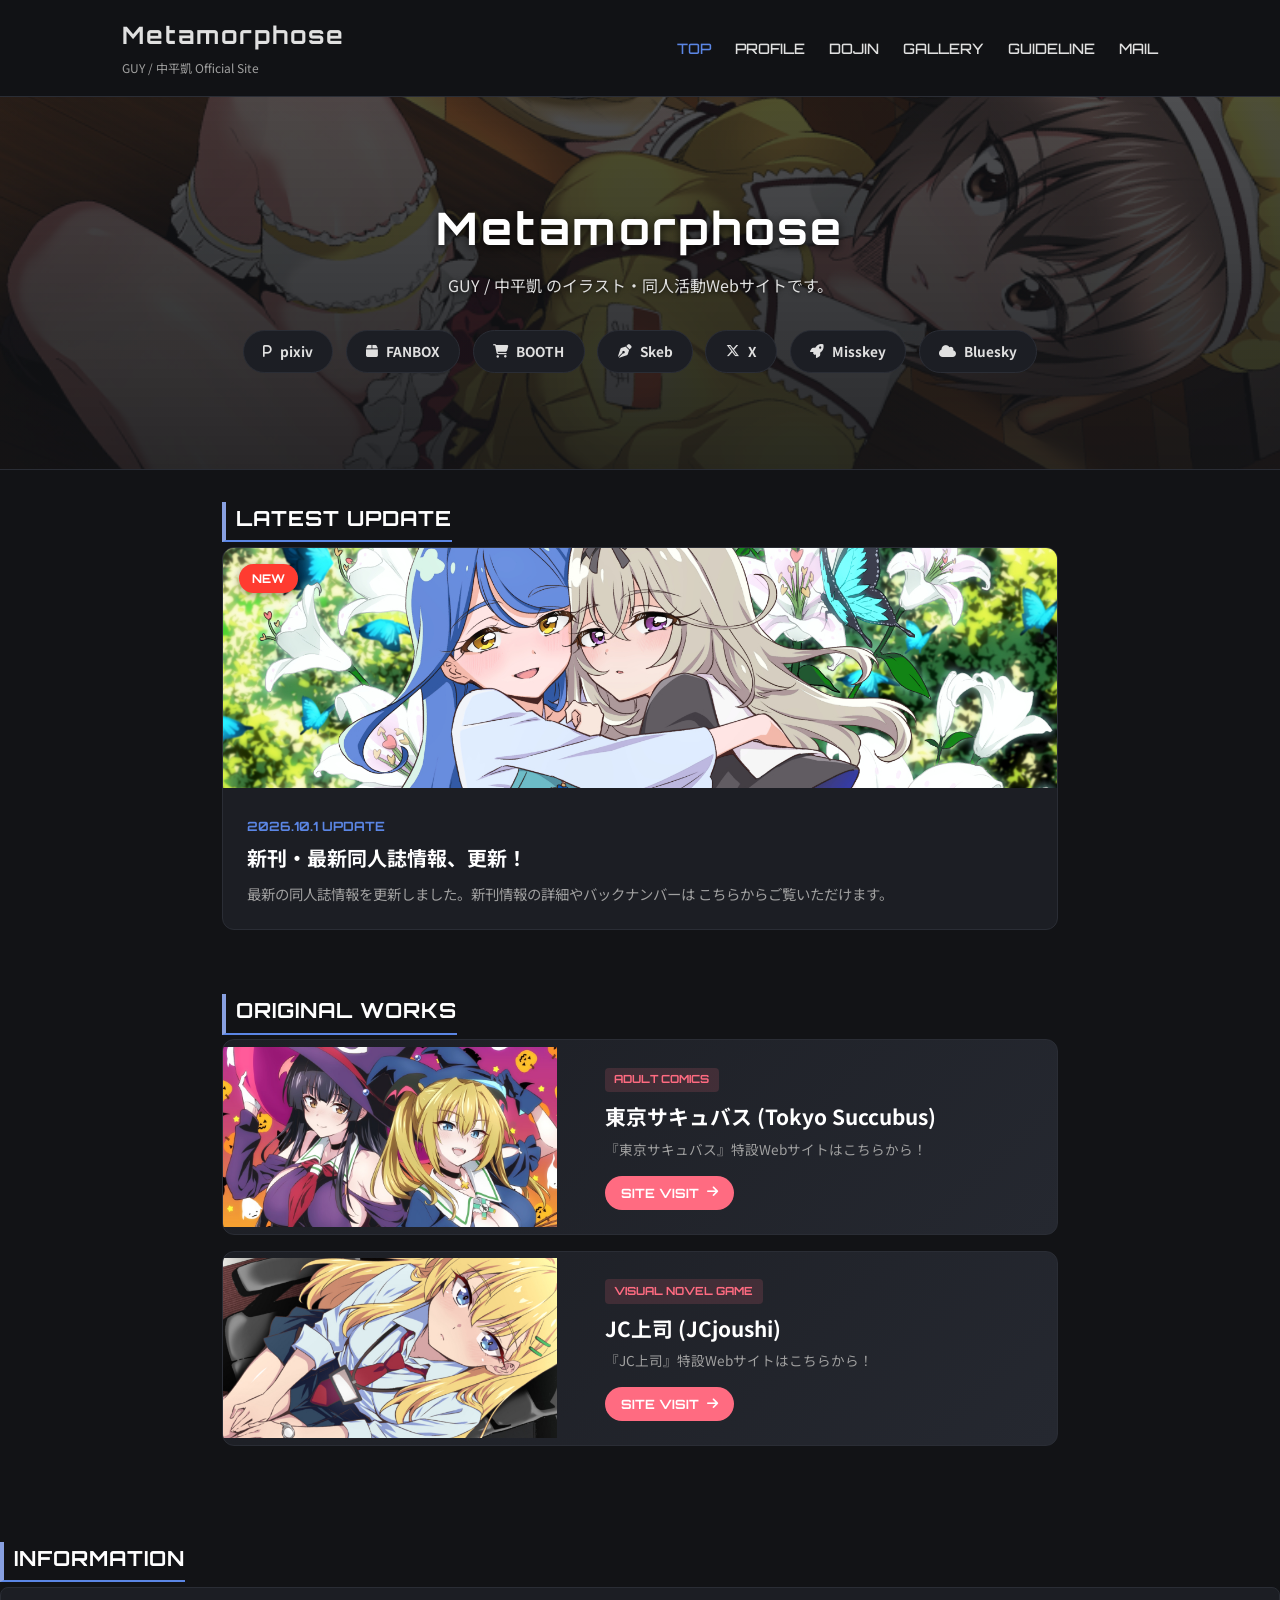
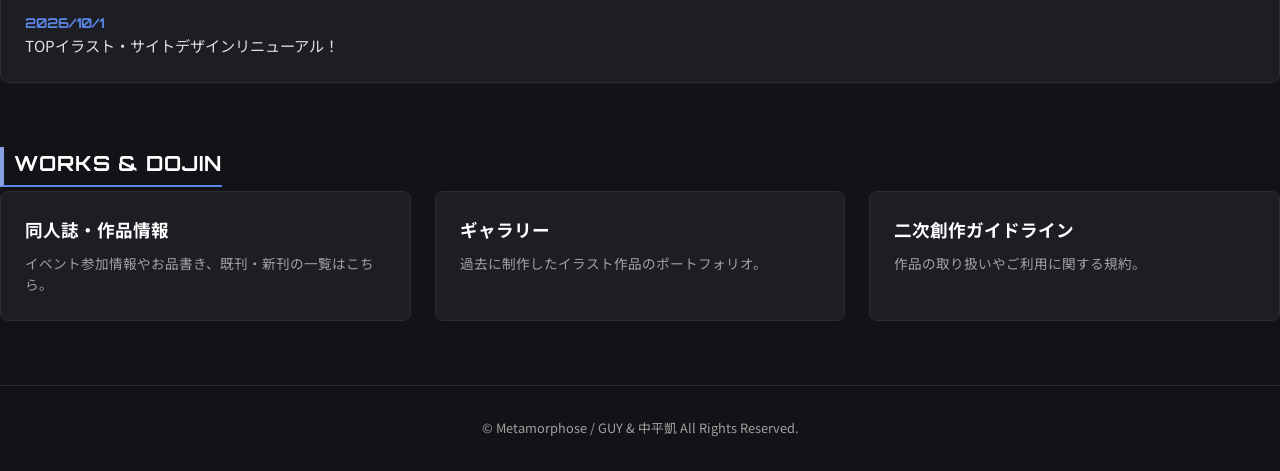
==== commit b14e97df: "Update index.html" ====
--- a/index.html
+++ b/index.html
@@ -3,9 +3,10 @@
 <head>
   <meta charset="UTF-8">
   <meta name="viewport" content="width=device-width, initial-scale=1.0">
-  <title>DOJIN - Metamorphose</title>
+  <title>Metamorphose - GUY</title>
+  <link rel="stylesheet" href="metamorphose_style.css">
+  <!-- フォント・アイコン用 CDN -->
   <link rel="shortcut icon" href="img/favicon.ico">
-  <link rel="stylesheet" href="metamorphose_style.css">
   <link rel="preconnect" href="https://fonts.googleapis.com">
   <link rel="preconnect" href="https://fonts.gstatic.com" crossorigin>
   <link href="https://fonts.googleapis.com/css2?family=Noto+Sans+JP:wght@400;700&family=Orbitron:wght@500;700&display=swap" rel="stylesheet">
@@ -13,7 +14,7 @@
 </head>
 <body>
 
-  <!-- ヘッダー -->
+  <!-- ヘッダー / ナビゲーション -->
   <header class="header">
     <div class="header-inner">
       <a href="index.html" class="logo">
@@ -22,9 +23,9 @@
       </a>
       <nav class="nav">
         <ul>
-          <li><a href="index.html">TOP</a></li>
+          <li><a href="index.html" class="active">TOP</a></li>
           <li><a href="profile.html">PROFILE</a></li>
-          <li><a href="dojin.html" class="active">DOJIN</a></li>
+          <li><a href="dojin.html">DOJIN</a></li>
           <li><a href="https://metamorphose.amigasa.jp/gallery.html">GALLERY</a></li>
           <li><a href="guideline.html">GUIDELINE</a></li>
           <li><a href="mail.html">MAIL</a></li>
@@ -33,1117 +34,117 @@
     </div>
   </header>
 
-  <!-- ページヘッダー -->
-  <section class="page-header">
-    <h1>DOJIN INFORMATION</h1>
-    <p>同人誌・頒布物・イベント参加情報</p>
+  <!-- メインビジュアル -->
+  <section class="hero">
+    <div class="hero-content">
+      <h1>Metamorphose</h1>
+      <p>GUY / 中平凱 のイラスト・同人活動Webサイトです。</p>
+      
+      <!-- 主要リンク・SNSリンクボタン群 -->
+      <div class="social-links">
+        <a href="https://pixiv.me/guy-n" target="_blank" class="btn btn-pixiv"><i class="fa-solid fa-p"></i> pixiv</a>
+        <a href="https://metamorphose.fanbox.cc/" target="_blank" class="btn btn-fanbox"><i class="fa-solid fa-box"></i> FANBOX</a>
+        <a href="https://metamorphose.booth.pm/" target="_blank" class="btn btn-booth"><i class="fa-solid fa-cart-shopping"></i> BOOTH</a>
+        <a href="https://skeb.jp/@guy_n" target="_blank" class="btn btn-skeb"><i class="fa-solid fa-pen-nib"></i> Skeb</a>
+        <a href="https://twitter.com/guy_n/" target="_blank" class="btn btn-sns"><i class="fa-brands fa-x-twitter"></i> X</a>
+        <a href="https://misskey.io/@guy_kiji" target="_blank" class="btn btn-sns"><i class="fa-solid fa-rocket"></i> Misskey</a>
+        <a href="https://bsky.app/profile/guy1995.bsky.social" target="_blank" class="btn btn-sns"><i class="fa-solid fa-cloud"></i> Bluesky</a>
+      </div>
+    </div>
   </section>
 
+<!-- メインコンテンツ -->
   <main class="container">
 
-<!-- イベント参加情報 -->
+    <!-- 最新更新ピックアップバナー（画像を大きく見せるエリア） -->
     <section class="section">
-      <h2 class="section-title">EVENT</h2>
-      <div class="event-card">
-        <div class="event-badge">NEXT EVENT</div>
-        <h3 class="event-name">コミックマーケット 109</h3>
-        <ul class="event-details">
-          <li><i class="fa-regular fa-calendar"></i> 2026年12月31日(火)</li>
-          <li><i class="fa-solid fa-location-dot"></i> 東京ビッグサイト</li>
-          <li><i class="fa-solid fa-tag"></i> サークル名：Metamorphose</li>
-        </ul>
-        <p class="event-memo">新刊イラスト集と各種グッズを頒布予定です。お品書きは決定次第X（旧Twitter）および当サイトにてお知らせします。</p>
-        
-        <!-- ★ここに画像を追加 -->
-        <!--
-        <div class="event-image">
-          <img " alt="コミックマーケット109 お品書き">
-        </div>
-      </div>-->
-    </section>
-    
-    <!-- 新刊情報 (NEW RELEASE) -->
-    <section class="section">
-      <h2 class="section-title">NEW RELEASE</h2>
-      <div class="book-card highlight">
-        <div class="book-cover">
-          <img src="dojin/turi_top_1_s.jpg" alt="新刊表紙">
-          <span class="badge-new">NEW</span>
-        </div>
-        <div class="book-info">
-          <span class="book-category">漫画</span>
-          <h3 class="book-title">東京トップオブリリーランド１</h3>
-          <p class="book-meta">発行日：2026.9.22 / 漫画作品 / B5 / 28P / 表紙フルカラー</p>
-          <p class="book-description">
-            10年ぶりとなるプ〇キュア同人誌!<br>今回は、るるかとくれあの濃密な関係を描いた完全描き下ろし百合えっち漫画です!
-          </p>
-          <div class="shop-links">
-            <a href="https://t.co/fdZ0XSoqhy" target="_blank" class="btn-shop booth"><i class="fa-solid fa-cart-shopping"></i> BOOTH</a>
-            <a href="https://t.co/WfyLFqJbch" target="_blank" class="btn-shop melon"><i class="fa-solid fa-book"></i> メロンブックス</a>
-            <a href="https://t.co/0md3qEvljX" target="_blank" class="btn-shop FANZA"><i class="fa-solid fa-download"></i> FANZA</a>
-            <a href="https://t.co/QujFkW0VEi" target="_blank" class="btn-shop DLsite"><i class="fa-solid fa-download"></i> DLsite</a>
-            <a href="https://t.co/1sAv1hrHnT" target="_blank" class="btn-shop melonDL"><i class="fa-solid fa-download"></i> 🍈DL</a>
+      <h2 class="section-title">LATEST UPDATE</h2>
+      <div class="pickup-card">
+        <a href="dojin.html" class="pickup-link">
+          <div class="pickup-image">
+            <!-- 更新内容のサムネイル画像（例: img/top_banner.jpg 等） -->
+            <img src="img/burusuku_10.jpg" alt="最新更新イメージ">
+            <span class="badge-new">NEW</span>
           </div>
-        </div>
-      </div>
-    
-      <div class="book-card highlight">
-        <div class="book-cover">
-          <img src="dojin/Succubus_7.jpg" alt="新刊表紙">
-          <span class="badge-new">NEW</span>
-        </div>
-        <div class="book-info">
-          <span class="book-category">漫画</span>
-          <h3 class="book-title">東京サキュバス Episode 7</h3>
-          <p class="book-meta">発行日：2026.8.16 / 漫画作品 / B5 / 32P /  表紙フルカラー</p>
-          <p class="book-description">
-            ■異世界から召喚したサキュバスJK姉妹に理系男子が〇液搾り取られる話。第7弾！
-          </p>
-          <div class="shop-links">
-            <a href="https://metamorphose.booth.pm/items/8731580" target="_blank" class="btn-shop booth"><i class="fa-solid fa-cart-shopping"></i> BOOTH</a>
-            <a href="https://www.melonbooks.co.jp/detail/detail.php?product_id=3755060" target="_blank" class="btn-shop melon"><i class="fa-solid fa-book"></i> メロンブックス</a>
-            <a href="https://www.dmm.co.jp/dc/doujin/-/detail/=/cid=d_803173/" target="_blank" class="btn-shop FANZA"><i class="fa-solid fa-download"></i> FANZA</a>
-            <a href="https://www.dlsite.com/maniax/work/=/product_id/RJ01689180.html" target="_blank" class="btn-shop DLsite"><i class="fa-solid fa-download"></i> DLsite</a>
-            <a href="https://www.melonbooks.co.jp/detail/detail.php?product_id=3793048" target="_blank" class="btn-shop melonDL"><i class="fa-solid fa-download"></i> 🍈DL</a>
+          <div class="pickup-content">
+            <span class="pickup-date">2026.10.1 UPDATE</span>
+            <h3 class="pickup-title">新刊・最新同人誌情報、更新！</h3>
+            <p class="pickup-text">最新の同人誌情報を更新しました。新刊情報の詳細やバックナンバーは こちらからご覧いただけます。</p>
           </div>
-        </div>
+        </a>
       </div>
     </section>
 
-<!-- 既刊・過去作品（ジャンル別アコーディオン） -->
+    <!-- オリジナル作品【東京サキュバス】『JCjoushi』特設バナー -->
     <section class="section">
-      <h2 class="section-title">BACK NUMBERS</h2>
+      <h2 class="section-title">ORIGINAL WORKS</h2>
+      <div class="special-banner-card">
+        <a href="https://t.co/EpjPZDbdxx" target="_blank" class="special-banner-link">
+          <div class="special-banner-image">
+            <img src="img/tokyo succubus_banner.jpg" alt="JCjoushi">
+          </div>
+          <div class="special-banner-content">
+            <div class="special-badge">ADULT COMICS</div>
+            <h3>東京サキュバス (Tokyo Succubus)</h3>
+            <p>『東京サキュバス』特設Webサイトはこちらから！</p>
+            <span class="btn-visit">SITE VISIT <i class="fa-solid fa-arrow-right"></i></span>
+          </div>
+        </a>
+      </div>
 
-     <!-- ジャンル1: 近年作品（オリジナル / サキュバス / ツリ娘） -->
-      <details class="accordion-group" open>
-        <summary class="accordion-header">
-          <span><i class="fa-solid fa-folder-open"></i> オリジナル / サキュバス / ツリ娘 シリーズ（2022年〜）</span>
-          <i class="fa-solid fa-chevron-down icon-arrow"></i>
-        </summary>
-        <div class="book-grid accordion-content">
+      <div class="special-banner-card">
+        <a href="https://guymetamor95.github.io/JCjoushi/" target="_blank" class="special-banner-link">
+          <div class="special-banner-image">
+            <!-- JCjoushiのサムネイル画像があれば指定（なければ仮の画像でOK） -->
+            <img src="img/JC‗001_Event_01.jpg" alt="JCjoushi">
+          </div>
+          <div class="special-banner-content">
+            <div class="special-badge">VISUAL NOVEL GAME</div>
+            <h3>JC上司 (JCjoushi)</h3>
+            <p>『JC上司』特設Webサイトはこちらから！</p>
+            <span class="btn-visit">SITE VISIT <i class="fa-solid fa-arrow-right"></i></span>
+          </div>
+        </a>
+      </div>
+    </section>
+    
 
-                    <!-- 東京サキュバス6 -->
-          <div class="book-card-mini modal-trigger"
-               data-title="東京サキュバス６"
-               data-meta="発行日：2025.12.31 / B5 / C107 / 表紙フルカラー"
-               data-img="dojin/Succubus_6.jpg"
-               data-desc="■異世界から召喚したサキュバスJK姉妹に理系男子が〇液搾り取られる話。第6弾！"
-               data-melon="https://melonbooks.co.jp/detail/detail.php?product_id=3407428"
-               data-booth="https://metamorphose.booth.pm/items/7882675"
-               data-dlsite="https://dlsite.com/maniax/work/=/product_id/RJ01531542.html"
-               data-fanza="https://dmm.co.jp/dc/doujin/-/detail/=/cid=d_714225/"
-               data-melondl="https://melonbooks.co.jp/detail/detail.php?product_id=3427713">
-            <div class="book-cover-mini"><img src="dojin/Succubus_6.jpg" alt="東京サキュバス6"></div>
-            <div class="book-info-mini">
-              <h4>東京サキュバス6</h4>
-              <p class="book-meta-mini">2025.12.31 / B5 / C107 / 表紙フルカラー</p>
-              <div class="shop-links-mini">
-                <a href="https://metamorphose.booth.pm/items/7882675" target="_blank" class="btn-shop booth"><i class="fa-solid fa-cart-shopping"></i> BOOTH</a>
-                <a href="https://melonbooks.co.jp/detail/detail.php?product_id=3407428" target="_blank" class="btn-shop melon"><i class="fa-solid fa-cart-shopping"></i> メロンブックス</a>
-                <a href="https://dmm.co.jp/dc/doujin/-/detail/=/cid=d_714225/" target="_blank" class="btn-shop FANZA"><i class="fa-solid fa-cart-shopping"></i> FANZA</a>
-                <a href="https://dlsite.com/maniax/work/=/product_id/RJ01531542.html" target="_blank" class="btn-shop DLsite"><i class="fa-solid fa-cart-shopping"></i> DLsite</a>
-                <a href="https://melonbooks.co.jp/detail/detail.php?product_id=3427713" target="_blank" class="btn-shop melonDL"><i class="fa-solid fa-cart-shopping"></i> 🍈DL</a>
-              </div>
-            </div>
+  </main>
+    
+    <!-- 更新情報 (Information) -->
+    <section class="section">
+      <h2 class="section-title">INFORMATION</h2>
+      <div class="news-list">
+        <dl>
+          <dt>2026/10/1</dt>
+          <dd>TOPイラスト・サイトデザインリニューアル！</dd>
+        </dl>
+      </div>
+    </section>
+
+    <!-- 同人・ピックアップなど -->
+    <section class="section">
+      <h2 class="section-title">WORKS & DOJIN</h2>
+      <div class="card-grid">
+        <a href="dojin.html" class="card">
+          <div class="card-body">
+            <h3>同人誌・作品情報</h3>
+            <p>イベント参加情報やお品書き、既刊・新刊の一覧はこちら。</p>
           </div>
-
-                    <!-- 東京サキュバス5 -->
-          <div class="book-card-mini modal-trigger"
-               data-title="東京サキュバス５"
-               data-meta="発行日：2025.8.17 / B5 / C106 / 表紙フルカラー"
-               data-img="dojin/Succubus_5.jpg"
-               data-desc="■異世界から召喚したサキュバスJK姉妹に理系男子が〇液搾り取られる話。第5弾！"
-               data-melon="https://www.melonbooks.co.jp/circle/index.php?circle_id=65414"
-               data-booth="https://metamorphose.booth.pm/items/6472601"
-               data-dlsite="https://www.dlsite.com/maniax/work/=/product_id/RJ01448180.html"
-               data-fanza="https://www.dmm.co.jp/dc/doujin/-/detail/=/cid=d_648654//"
-               data-melondl="https://www.melonbooks.co.jp/detail/detail.php?product_id=3174351">
-            <div class="book-cover-mini"><img src="dojin/Succubus_5.jpg" alt="東京サキュバス5"></div>
-            <div class="book-info-mini">
-              <h4>東京サキュバス5</h4>
-              <p class="book-meta-mini">2025.8.17 / B5 / C106 / 表紙フルカラー</p>
-              <div class="shop-links-mini">
-                <a href="https://metamorphose.booth.pm/items/6472601" target="_blank" class="btn-shop booth"><i class="fa-solid fa-cart-shopping"></i> BOOTH</a>
-                <a href="https://www.melonbooks.co.jp/circle/index.php?circle_id=65414" target="_blank" class="btn-shop melon"><i class="fa-solid fa-cart-shopping"></i> メロンブックス</a>
-                <a href="https://www.dmm.co.jp/dc/doujin/-/detail/=/cid=d_648654/" target="_blank" class="btn-shop FANZA"><i class="fa-solid fa-cart-shopping"></i> FANZA</a>
-                <a href="https://www.dlsite.com/maniax/work/=/product_id/RJ01448180.html" target="_blank" class="btn-shop DLsite"><i class="fa-solid fa-cart-shopping"></i> DLsite</a>
-                <a href="https://www.melonbooks.co.jp/detail/detail.php?product_id=3174351" target="_blank" class="btn-shop melonDL"><i class="fa-solid fa-cart-shopping"></i> 🍈DL</a>
-              </div>
-            </div>
+        </a>
+        <a href="https://metamorphose.amigasa.jp/gallery.html" class="card">
+          <div class="card-body">
+            <h3>ギャラリー</h3>
+            <p>過去に制作したイラスト作品のポートフォリオ。</p>
           </div>
-
-                    <!-- 東京サキュバス4 -->
-          <div class="book-card-mini modal-trigger"
-               data-title="東京サキュバス４"
-               data-meta="発行日：2024.12.30 / B5 / C105 / 表紙フルカラー"
-               data-img="dojin/Succubus_4.jpg"
-               data-desc="■異世界から召喚したサキュバスJK姉妹に理系男子が〇液搾り取られる話。第4弾！"
-               data-melon="https://www.melonbooks.co.jp/detail/detail.php?product_id=2687731"
-               data-booth="https://metamorphose.booth.pm/items/6472598"
-               data-dlsite="https://www.dlsite.com/maniax/work/=/product_id/RJ01314929.html"
-               data-fanza="https://www.dmm.co.jp/dc/doujin/-/detail/=/cid=d_499653/"
-               data-melondl="https://www.melonbooks.co.jp/detail/detail.php?product_id=2717496">
-            <div class="book-cover-mini"><img src="dojin/Succubus_4.jpg" alt="東京サキュバス4"></div>
-            <div class="book-info-mini">
-              <h4>東京サキュバス4</h4>
-              <p class="book-meta-mini">2024.12.30 / B5 / C105 / 表紙フルカラー</p>
-              <div class="shop-links-mini">
-                <a href="https://metamorphose.booth.pm/items/6472598" target="_blank" class="btn-shop booth"><i class="fa-solid fa-cart-shopping"></i> BOOTH</a>
-                <a href="https://www.melonbooks.co.jp/detail/detail.php?product_id=2687731" target="_blank" class="btn-shop melon"><i class="fa-solid fa-cart-shopping"></i> メロンブックス</a>
-                <a href="https://www.dmm.co.jp/dc/doujin/-/detail/=/cid=d_499653/" target="_blank" class="btn-shop FANZA"><i class="fa-solid fa-cart-shopping"></i> FANZA</a>
-                <a href="https://www.dlsite.com/maniax/work/=/product_id/RJ01314929.html" target="_blank" class="btn-shop DLsite"><i class="fa-solid fa-cart-shopping"></i> DLsite</a>
-                <a href="https://www.melonbooks.co.jp/detail/detail.php?product_id=2717496" target="_blank" class="btn-shop melonDL"><i class="fa-solid fa-cart-shopping"></i> 🍈DL</a>
-              </div>
-            </div>
+        </a>
+        <a href="guideline.html" class="card">
+          <div class="card-body">
+            <h3>二次創作ガイドライン</h3>
+            <p>作品の取り扱いやご利用に関する規約。</p>
           </div>
-
-                    <!-- 東京サキュバス3 -->
-          <div class="book-card-mini modal-trigger"
-               data-title="東京サキュバス３"
-               data-meta="発行日：2024.8.12 / B5 / C104 / 表紙フルカラー"
-               data-img="dojin/Succubus_3.jpg"
-               data-desc="■異世界から召喚したサキュバスJK姉妹に理系男子が〇液搾り取られる話。第3弾！"
-               data-melon="https://www.melonbooks.co.jp/detail/detail.php?product_id=2511355"
-               data-booth="https://metamorphose.booth.pm/items/6472612"
-               data-dlsite="https://www.dlsite.com/maniax/announce/=/product_id/RJ01242063.html"
-               data-fanza="https://www.dmm.co.jp/dc/doujin/-/detail/=/cid=d_431599/"
-               data-melondl="https://www.melonbooks.co.jp/detail/detail.php?product_id=2516689">
-            <div class="book-cover-mini"><img src="dojin/Succubus_3.jpg" alt="東京サキュバス3"></div>
-            <div class="book-info-mini">
-              <h4>東京サキュバス2</h4>
-              <p class="book-meta-mini">2024.8.12 / B5 / C104 / 表紙フルカラー</p>
-              <div class="shop-links-mini">
-                <a href="https://metamorphose.booth.pm/items/6472612" target="_blank" class="btn-shop booth"><i class="fa-solid fa-cart-shopping"></i> BOOTH</a>
-                <a href="https://www.melonbooks.co.jp/detail/detail.php?product_id=2511355" target="_blank" class="btn-shop melon"><i class="fa-solid fa-cart-shopping"></i> メロンブックス</a>
-                <a href="https://www.dmm.co.jp/dc/doujin/-/detail/=/cid=d_431599/" target="_blank" class="btn-shop FANZA"><i class="fa-solid fa-cart-shopping"></i> FANZA</a>
-                <a href="https://www.dlsite.com/maniax/announce/=/product_id/RJ01242063.html" target="_blank" class="btn-shop DLsite"><i class="fa-solid fa-cart-shopping"></i> DLsite</a>
-                <a href="https://www.melonbooks.co.jp/detail/detail.php?product_id=2516689" target="_blank" class="btn-shop melonDL"><i class="fa-solid fa-cart-shopping"></i> 🍈DL</a>
-              </div>
-            </div>
-          </div>
-
-          <!-- 東京サキュバス2 -->
-          <div class="book-card-mini modal-trigger"
-               data-title="東京サキュバス２"
-               data-meta="発行日：2023.12.30 / B5 / 表紙フルカラー "
-               data-img="dojin/Succubus_2.jpg"
-               data-desc="■異世界から召喚したサキュバスJK姉妹に理系男子が〇液搾り取られる話。第2弾！"
-               data-melon="https://www.melonbooks.co.jp/detail/detail.php?product_id=2189405"
-               data-booth="https://metamorphose.booth.pm/items/317042"
-               data-dlsite="https://www.dlsite.com/maniax/work/=/product_id/RJ01136345.html"
-               data-fanza="https://www.dmm.co.jp/dc/doujin/-/detail/=/cid=d_287446/"
-               data-melondl="https://www.melonbooks.co.jp/detail/detail.php?product_id=2262365">
-            <div class="book-cover-mini"><img src="dojin/Succubus_2.jpg" alt="東京サキュバス2"></div>
-            <div class="book-info-mini">
-              <h4>東京サキュバス2</h4>
-              <p class="book-meta-mini">2023.12.30 / B5 / 表紙フルカラー</p>
-              <div class="shop-links-mini">
-                <a href="https://metamorphose.booth.pm/items/317042" target="_blank" class="btn-shop booth"><i class="fa-solid fa-cart-shopping"></i> BOOTH</a>
-                <a href="https://www.melonbooks.co.jp/detail/detail.php?product_id=2189405" target="_blank" class="btn-shop melon"><i class="fa-solid fa-cart-shopping"></i> メロンブックス</a>
-                <a href="https://www.dmm.co.jp/dc/doujin/-/detail/=/cid=d_287446/" target="_blank" class="btn-shop FANZA"><i class="fa-solid fa-cart-shopping"></i> FANZA</a>
-                <a href="https://www.dlsite.com/maniax/work/=/product_id/RJ01136345.html" target="_blank" class="btn-shop DLsite"><i class="fa-solid fa-cart-shopping"></i> DLsite</a>
-                <a href="https://www.melonbooks.co.jp/detail/detail.php?product_id=2262365" target="_blank" class="btn-shop melonDL"><i class="fa-solid fa-cart-shopping"></i> 🍈DL</a>
-              </div>
-            </div>
-          </div>
-
-
-          <!-- GUY オリジナル作品集 -->
-          <div class="book-card-mini modal-trigger"
-               data-title="GUY オリジナル作品集"
-               data-meta="発行日：2023.08.13 / C102 / 表紙フルカラー"
-               data-img="dojin/elf_1.jpg"
-               data-desc="GUYのオリジナルイラスト・作品を収録した一冊。"
-               data-melon="https://www.melonbooks.co.jp/detail/detail.php?product_id=2037180">
-            <div class="book-cover-mini"><img src="dojin/elf_1.jpg" alt="GUY オリジナル作品集"></div>
-            <div class="book-info-mini">
-              <h4>GUY オリジナル作品集</h4>
-              <p class="book-meta-mini">2023.08.13 / B5 / C102 / 表紙フルカラー</p>
-              <div class="shop-links-mini">
-                <a href="https://www.melonbooks.co.jp/detail/detail.php?product_id=2037180" target="_blank" class="btn-shop-sm" onclick="event.stopPropagation();">メロン</a>
-              </div>
-            </div>
-          </div>
-
-          <!-- 東京サキュバス -->
-          <div class="book-card-mini modal-trigger"
-               data-title="東京サキュバス"
-               data-meta="発行日：2023.08.13 / B5 / C102 / 表紙フルカラー"
-               data-img="dojin/Succubus_1.jpg"
-               data-desc="東京サキュバスシリーズ第1弾。"
-               data-melon="https://www.melonbooks.co.jp/detail/detail.php?product_id=2014995"
-               data-booth="https://metamorphose.booth.pm/items/404956"
-               data-dlsite="https://www.dlsite.com/maniax/work/=/product_id/RJ01085738.html"
-               data-fanza="https://www.dmm.co.jp/dc/doujin/-/detail/=/cid=d_287446/"
-               data-melondl="https://www.melonbooks.co.jp/detail/detail.php?product_id=2050133">
-            <div class="book-cover-mini"><img src="dojin/Succubus_1.jpg" alt="東京サキュバス"></div>
-            <div class="book-info-mini">
-              <h4>東京サキュバス</h4>
-              <p class="book-meta-mini">2023.08.13 / B5 / C102 / 表紙フルカラー</p>
-              <div class="shop-links-mini">
-                <a href="https://metamorphose.booth.pm/items/404956" target="_blank" class="btn-shop booth"><i class="fa-solid fa-cart-shopping"></i> BOOTH</a>
-                <a href="https://www.melonbooks.co.jp/detail/detail.php?product_id=2014995" target="_blank" class="btn-shop melon"><i class="fa-solid fa-cart-shopping"></i> メロンブックス</a>
-                <a href="https://www.dmm.co.jp/dc/doujin/-/detail/=/cid=d_287446/" target="_blank" class="btn-shop FANZA"><i class="fa-solid fa-cart-shopping"></i> FANZA</a>
-                <a href="https://www.dlsite.com/maniax/work/=/product_id/RJ01085738.html" target="_blank" class="btn-shop DLsite"><i class="fa-solid fa-cart-shopping"></i> DLsite</a>
-                <a href="https://www.melonbooks.co.jp/detail/detail.php?product_id=2050133" target="_blank" class="btn-shop melonDL"><i class="fa-solid fa-cart-shopping"></i> 🍈DL</a>
-              </div>
-            </div>
-          </div>
-
-          <!-- ツリ娘 vol.2 -->
-          <div class="book-card-mini modal-trigger"
-               data-title="ツリ娘 vol.2"
-               data-meta="発行日：2022.12.30 / C101 / 表紙フルカラー"
-               data-img="dojin/turimusume_2.jpg"
-               data-desc="ツリ娘の第2弾。"
-               data-booth="https://metamorphose.booth.pm/items/4440745"
-               data-dlsite="https://www.dlsite.com/maniax/work/=/product_id/RJ01011486.html"
-               data-melondl="https://www.melonbooks.co.jp/detail/detail.php?product_id=1790934">
-            <div class="book-cover-mini"><img src="dojin/turimusume_2.jpg" alt="ツリ娘 vol.2"></div>
-            <div class="book-info-mini">
-              <h4>ツリ娘 vol.2</h4>
-              <p class="book-meta-mini">2022.12.30 / C101 / 表紙フルカラー</p>
-              <div class="shop-links-mini">
-                <a href="https://metamorphose.booth.pm/items/4440745" target="_blank" class="btn-shop booth"><i class="fa-solid fa-cart-shopping"></i> BOOTH</a>
-                <a href="https://www.dlsite.com/maniax/work/=/product_id/RJ01011486.html" target="_blank" class="btn-shop DLsite"><i class="fa-solid fa-cart-shopping"></i> DLsite</a>
-                <a href="https://www.melonbooks.co.jp/detail/detail.php?product_id=1790934" target="_blank" class="btn-shop melonDL"><i class="fa-solid fa-cart-shopping"></i> 🍈DL</a>
-              </div>
-            </div>
-          </div>
-
-          <!-- ツリ娘 vol.1 -->
-          <div class="book-card-mini modal-trigger"
-               data-title="ツリ娘 vol.1"
-               data-meta="発行日：2022.09.25 / B5"
-               data-img="dojin/turimusume_1.jpg"
-               data-desc="ツリ目キャラクターにスポットを当てたオリジナルイラスト集。"
-               data-booth="https://metamorphose.booth.pm/items/4203619"
-               data-dlsite="https://www.dlsite.com/maniax/work/=/product_id/RJ422224.html"
-               data-melondl="https://www.melonbooks.co.jp/detail/detail.php?product_id=1637789">
-            <div class="book-cover-mini"><img src="dojin/turimusume_1.jpg" alt="ツリ娘 vol.1"></div>
-            <div class="book-info-mini">
-              <h4>ツリ娘 vol.1</h4>
-              <p class="book-meta-mini">2022.09.25 / B5</p>
-              <div class="shop-links-mini">
-                <a href="https://metamorphose.booth.pm/items/4203619" target="_blank" class="btn-shop booth"><i class="fa-solid fa-cart-shopping"></i> BOOTH</a>
-                <a href="https://www.dlsite.com/maniax/work/=/product_id/RJ422224.html" target="_blank" class="btn-shop DLsite"><i class="fa-solid fa-cart-shopping"></i> DLsite</a>
-                <a href="https://www.melonbooks.co.jp/detail/detail.php?product_id=1637789" target="_blank" class="btn-shop melonDL"><i class="fa-solid fa-cart-shopping"></i> 🍈DL</a>
-              </div>
-            </div>
-          </div>
-
-        </div>
-      </details>
-
-  <!-- ジャンル2: ツリ目道 シリーズ -->
-      <details class="accordion-group">
-        <summary class="accordion-header">
-          <span><i class="fa-solid fa-folder"></i> ツリ目道 シリーズ（2017〜2019年）</span>
-          <i class="fa-solid fa-chevron-down icon-arrow"></i>
-        </summary>
-        <div class="book-grid accordion-content">
-
-          <!-- ツリ目道8 -->
-          <div class="book-card-mini modal-trigger"
-               data-title="ツリ目道8"
-               data-meta="発行日：2019.12.31 / B5 / C97"
-               data-img="dojin/turimedo_8.jpg"
-               data-desc="「ツリ目」キャラクターに特化したイラスト集シリーズ第8弾。"
-               data-dlsite="https://www.dlsite.com/maniax/circle/profile/=/maker_id/RG34746.html"
-               data-booth="https://metamorphose.booth.pm/">
-            <div class="book-cover-mini"><img src="dojin/turimedo_8.jpg" alt="ツリ目道8"></div>
-            <div class="book-info-mini">
-              <h4>ツリ目道8</h4>
-              <p class="book-meta-mini">2019.12.31 / C97</p>
-              <div class="shop-links-mini">
-                <a href="https://www.dlsite.com/maniax/work/=/product_id/RJ01011486.html" target="_blank" class="btn-shop DLsit"><i class="fa-solid fa-cart-shopping"></i> DLsit</a>
-                <a href="https://metamorphose.booth.pm/" target="_blank" class="btn-shop booth"><i class="fa-solid fa-cart-shopping"></i> BOOTH</a>
-              </div>
-            </div>
-          </div>
-
-          <!-- ツリ目道 Beachwear illustration -->
-          <div class="book-card-mini modal-trigger"
-               data-title="ツリ目道 Beachwear illustration"
-               data-meta="発行日：2019.08.12 / B5 / C96"
-               data-img="dojin/turimedo_Beach.jpg"
-               data-desc="水着・ビーチウェアのツリ目イラストを中心とした特別号！"
-               data-dlsite="https://www.dlsite.com/maniax/circle/profile/=/maker_id/RG34746.html"
-               data-booth="https://metamorphose.booth.pm/">
-            <div class="book-cover-mini"><img src="dojin/turimedo_Beach.jpg" alt="ツリ目道 Beachwear illustration"></div>
-            <div class="book-info-mini">
-              <h4>ツリ目道 Beachwear</h4>
-              <p class="book-meta-mini">2019.08.12 / C96</p>
-              <div class="shop-links-mini">
-                <a href="https://www.melonbooks.co.jp/" target="_blank" class="btn-shop-sm" onclick="event.stopPropagation();">メロン</a>
-                <a href="https://metamorphose.booth.pm/" target="_blank" class="btn-shop-sm" onclick="event.stopPropagation();">Booth</a>
-              </div>
-            </div>
-          </div>
-
-          <!-- ツリ目道7 -->
-          <div class="book-card-mini modal-trigger"
-               data-title="ツリ目道7"
-               data-meta="発行日：2019.04.29 / B5 / COMIC1☆15"
-               data-img="dojin/turimedo_7.jpg"
-               data-desc="「ツリ目」キャラクターに特化したイラスト集シリーズ第7弾。"
-               data-dlsite="https://www.dlsite.com/maniax/circle/profile/=/maker_id/RG34746.html"
-               data-booth="https://metamorphose.booth.pm/">
-            <div class="book-cover-mini"><img src="dojin/turimedo_7.jpg" alt="ツリ目道7"></div>
-            <div class="book-info-mini">
-              <h4>ツリ目道7</h4>
-              <p class="book-meta-mini">2019.04.29 / COMIC1☆15</p>
-              <div class="shop-links-mini">
-                <a href="https://www.melonbooks.co.jp/" target="_blank" class="btn-shop-sm" onclick="event.stopPropagation();">メロン</a>
-                <a href="https://metamorphose.booth.pm/" target="_blank" class="btn-shop-sm" onclick="event.stopPropagation();">Booth</a>
-              </div>
-            </div>
-          </div>
-
-          <!-- ツリ目道6 -->
-          <div class="book-card-mini modal-trigger"
-               data-title="ツリ目道6"
-               data-meta="発行日：2018.12.31 / B5 / C95"
-               data-img="dojin/turimedo_6.jpg"
-               data-desc="「ツリ目」キャラクターに特化したイラスト集シリーズ第6弾。"
-               data-dlsite="https://www.dlsite.com/maniax/circle/profile/=/maker_id/RG34746.html"
-               data-booth="https://metamorphose.booth.pm/">
-            <div class="book-cover-mini"><img src="dojin/turimedo_6.jpg" alt="ツリ目道6"></div>
-            <div class="book-info-mini">
-              <h4>ツリ目道6</h4>
-              <p class="book-meta-mini">2018.12.31 / C95</p>
-              <div class="shop-links-mini">
-                <a href="https://www.melonbooks.co.jp/" target="_blank" class="btn-shop-sm" onclick="event.stopPropagation();">メロン</a>
-                <a href="https://metamorphose.booth.pm/" target="_blank" class="btn-shop-sm" onclick="event.stopPropagation();">Booth</a>
-              </div>
-            </div>
-          </div>
-
-          <!-- ツリ目道5 -->
-          <div class="book-card-mini modal-trigger"
-               data-title="ツリ目道5"
-               data-meta="発行日：2018.08.12 / B5 / C94"
-               data-img="dojin/turimedo_5.jpg"
-               data-desc="「ツリ目」キャラクターに特化したイラスト集シリーズ第5弾。"
-               data-dlsite="https://www.dlsite.com/maniax/circle/profile/=/maker_id/RG34746.html"
-               data-booth="https://metamorphose.booth.pm/">
-            <div class="book-cover-mini"><img src="dojin/turimedo_5.jpg" alt="ツリ目道5"></div>
-            <div class="book-info-mini">
-              <h4>ツリ目道5</h4>
-              <p class="book-meta-mini">2018.08.12 / C94</p>
-              <div class="shop-links-mini">
-                <a href="https://www.melonbooks.co.jp/" target="_blank" class="btn-shop-sm" onclick="event.stopPropagation();">メロン</a>
-                <a href="https://metamorphose.booth.pm/" target="_blank" class="btn-shop-sm" onclick="event.stopPropagation();">Booth</a>
-              </div>
-            </div>
-          </div>
-
-          <!-- ツリ目道総集編① -->
-          <div class="book-card-mini modal-trigger"
-               data-title="ツリ目道総集編①"
-               data-meta="発行日：2018.04.30 / B5 / COMIC1☆13"
-               data-img="dojin/turimedo_omu.jpg"
-               data-desc="『ツリ目道1〜4』の作品をまとめた総集編第1弾！"
-               data-dlsite="https://www.dlsite.com/maniax/circle/profile/=/maker_id/RG34746.html"
-               data-booth="https://metamorphose.booth.pm/">
-            <div class="book-cover-mini"><img src="dojin/turimedo_omu.jpg" alt="ツリ目道総集編①"></div>
-            <div class="book-info-mini">
-              <h4>ツリ目道総集編①</h4>
-              <p class="book-meta-mini">2018.04.30 / COMIC1☆13</p>
-              <div class="shop-links-mini">
-                <a href="https://www.melonbooks.co.jp/" target="_blank" class="btn-shop-sm" onclick="event.stopPropagation();">メロン</a>
-                <a href="https://metamorphose.booth.pm/" target="_blank" class="btn-shop-sm" onclick="event.stopPropagation();">Booth</a>
-              </div>
-            </div>
-          </div>
-
-          <!-- ツリ目道4 -->
-          <div class="book-card-mini modal-trigger"
-               data-title="ツリ目道4"
-               data-meta="発行日：2018.04.30 / B5 / COMIC1☆13"
-               data-img="dojin/turimedo_4.jpg"
-               data-desc="「ツリ目」キャラクターに特化したイラスト集シリーズ第4弾。"
-               data-dlsite="https://www.dlsite.com/maniax/circle/profile/=/maker_id/RG34746.html"
-               data-booth="https://metamorphose.booth.pm/">
-            <div class="book-cover-mini"><img src="dojin/turimedo_4.jpg" alt="ツリ目道4"></div>
-            <div class="book-info-mini">
-              <h4>ツリ目道4</h4>
-              <p class="book-meta-mini">2018.04.30 / COMIC1☆13</p>
-              <div class="shop-links-mini">
-                <a href="https://www.melonbooks.co.jp/" target="_blank" class="btn-shop-sm" onclick="event.stopPropagation();">メロン</a>
-                <a href="https://metamorphose.booth.pm/" target="_blank" class="btn-shop-sm" onclick="event.stopPropagation();">Booth</a>
-              </div>
-            </div>
-          </div>
-
-          <!-- ツリ目道3 -->
-          <div class="book-card-mini modal-trigger"
-               data-title="ツリ目道3"
-               data-meta="発行日：2017.12.31 / B5 / C93"
-               data-img="dojin/turimedo_3.jpg"
-               data-desc="「ツリ目」キャラクターに特化したイラスト集シリーズ第3弾。"
-               data-dlsite="https://www.dlsite.com/maniax/circle/profile/=/maker_id/RG34746.html"
-               data-booth="https://metamorphose.booth.pm/">
-            <div class="book-cover-mini"><img src="dojin/turimedo_3.jpg" alt="ツリ目道3"></div>
-            <div class="book-info-mini">
-              <h4>ツリ目道3</h4>
-              <p class="book-meta-mini">2017.12.31 / C93</p>
-              <div class="shop-links-mini">
-                <a href="https://www.melonbooks.co.jp/" target="_blank" class="btn-shop-sm" onclick="event.stopPropagation();">メロン</a>
-                <a href="https://metamorphose.booth.pm/" target="_blank" class="btn-shop-sm" onclick="event.stopPropagation();">Booth</a>
-              </div>
-            </div>
-          </div>
-
-          <!-- ツリ目道2 -->
-          <div class="book-card-mini modal-trigger"
-               data-title="ツリ目道2"
-               data-meta="発行日：2017.08.13 / B5 / C92"
-               data-img="dojin/turimedo_2.jpg"
-               data-desc="「ツリ目」キャラクターに特化したイラスト集シリーズ第2弾。"
-               data-dlsite="https://www.dlsite.com/maniax/circle/profile/=/maker_id/RG34746.html"
-               data-booth="https://metamorphose.booth.pm/">
-            <div class="book-cover-mini"><img src="dojin/turimedo_2.jpg" alt="ツリ目道2"></div>
-            <div class="book-info-mini">
-              <h4>ツリ目道2</h4>
-              <p class="book-meta-mini">2017.08.13 / C92</p>
-              <div class="shop-links-mini">
-                <a href="https://www.melonbooks.co.jp/" target="_blank" class="btn-shop-sm" onclick="event.stopPropagation();">メロン</a>
-                <a href="https://metamorphose.booth.pm/" target="_blank" class="btn-shop-sm" onclick="event.stopPropagation();">Booth</a>
-              </div>
-            </div>
-          </div>
-
-          <!-- ツリ目道 -->
-          <div class="book-card-mini modal-trigger"
-               data-title="ツリ目道"
-               data-meta="発行日：2017.04.30 / B5 / COMIC1☆11"
-               data-img="dojin/turimedo_1.jpg"
-               data-desc="すべてはここから始まった！ツリ目道シリーズ記念すべき第1弾。"
-               data-dlsite="https://www.dlsite.com/maniax/circle/profile/=/maker_id/RG34746.html"
-               data-booth="https://metamorphose.booth.pm/">
-            <div class="book-cover-mini"><img src="dojin/turimedo_1.jpg" alt="ツリ目道"></div>
-            <div class="book-info-mini">
-              <h4>ツリ目道</h4>
-              <p class="book-meta-mini">2017.04.30 / COMIC1☆11</p>
-              <div class="shop-links-mini">
-                <a href="https://www.melonbooks.co.jp/" target="_blank" class="btn-shop-sm" onclick="event.stopPropagation();">メロン</a>
-                <a href="https://metamorphose.booth.pm/" target="_blank" class="btn-shop-sm" onclick="event.stopPropagation();">Booth</a>
-              </div>
-            </div>
-          </div>
-
-        </div>
-      </details>
-
-<!-- ジャンル3: 東京ツリ目ランド シリーズ -->
-      <details class="accordion-group">
-        <summary class="accordion-header">
-          <span><i class="fa-solid fa-folder"></i> 東京ツリ目ランド（プリキュア系）シリーズ（2008〜2016年）</span>
-          <i class="fa-solid fa-chevron-down icon-arrow"></i>
-        </summary>
-        <div class="book-grid accordion-content">
-
-          <!-- 東京ツリ目ランドFINAL -->
-          <div class="book-card-mini modal-trigger"
-               data-title="東京ツリ目ランドFINAL"
-               data-author='<span class="logo-sub">GUY / 中平凱 Official Site</span>'
-               data-meta="発行日：2016.12.31 / B5 / C91"
-               data-img="dojin/turi_FINAL.jpg"
-               data-desc="プリキュア系パロディシリーズ「東京ツリ目ランド」堂々の完結編！"
-               data-dlsite="https://www.dlsite.com/maniax/circle/profile/=/maker_id/RG34746.html"
-               data-booth="https://metamorphose.booth.pm/">
-            <div class="book-cover-mini"><img src="dojin/turi_FINAL.jpg" alt="東京ツリ目ランドFINAL"></div>
-            <div class="book-info-mini">
-              <h4>東京ツリ目ランドFINAL</h4>
-              <p class="book-meta-mini">2016.12.31 / C91</p>
-              <div class="shop-links-mini">
-                <a href="https://www.melonbooks.co.jp/" target="_blank" class="btn-shop-sm" onclick="event.stopPropagation();">メロン</a>
-                <a href="https://metamorphose.booth.pm/" target="_blank" class="btn-shop-sm" onclick="event.stopPropagation();">Booth</a>
-              </div>
-            </div>
-          </div>
-
-          <!-- 東京ツリ目ランド22 -->
-          <div class="book-card-mini modal-trigger"
-               data-title="東京ツリ目ランド22"
-               data-author='<span class="logo-sub">GUY / 中平凱 Official Site</span>'
-               data-meta="発行日：2016.08.14 / B5 / C90"
-               data-img="dojin/turi_22.jpg"
-               data-desc="魔法つかいプリキュア！を中心に描いたシリーズ第22弾。"
-               data-dlsite="https://www.dlsite.com/maniax/circle/profile/=/maker_id/RG34746.html"
-               data-booth="https://metamorphose.booth.pm/">
-            <div class="book-cover-mini"><img src="dojin/turi_22.jpg" alt="東京ツリ目ランド22"></div>
-            <div class="book-info-mini">
-              <h4>東京ツリ目ランド22</h4>
-              <p class="book-meta-mini">2016.08.14 / C90</p>
-              <div class="shop-links-mini">
-                <a href="https://www.melonbooks.co.jp/" target="_blank" class="btn-shop-sm" onclick="event.stopPropagation();">メロン</a>
-                <a href="https://metamorphose.booth.pm/" target="_blank" class="btn-shop-sm" onclick="event.stopPropagation();">Booth</a>
-              </div>
-            </div>
-          </div>
-
-          <!-- 東京ツリ目ランド21 -->
-          <div class="book-card-mini modal-trigger"
-               data-title="東京ツリ目ランド21"
-               data-author='<span class="logo-sub">GUY / 中平凱 Official Site</span>'
-               data-meta="発行日：2016.04.29 / B5"
-               data-img="dojin/turi_21.jpg"
-               data-desc="魔法つかいプリキュア！をテーマにした第21弾。"
-               data-dlsite="https://www.dlsite.com/maniax/circle/profile/=/maker_id/RG34746.html"
-               data-booth="https://metamorphose.booth.pm/">
-            <div class="book-cover-mini"><img src="dojin/turi_21.jpg" alt="東京ツリ目ランド21"></div>
-            <div class="book-info-mini">
-              <h4>東京ツリ目ランド21</h4>
-              <p class="book-meta-mini">2016.04.29</p>
-              <div class="shop-links-mini">
-                <a href="https://www.melonbooks.co.jp/" target="_blank" class="btn-shop-sm" onclick="event.stopPropagation();">メロン</a>
-                <a href="https://metamorphose.booth.pm/" target="_blank" class="btn-shop-sm" onclick="event.stopPropagation();">Booth</a>
-              </div>
-            </div>
-          </div>
-
-          <!-- 東京ツリ目ランド　ドキプリのすべて -->
-          <div class="book-card-mini modal-trigger"
-               data-title="東京ツリ目ランド ドキプリのすべて"
-               data-author='<span class="logo-sub">GUY / 中平凱 Official Site</span>'
-               data-meta="発行日：2015.12.31 / B5 / C89"
-               data-img="dojin/turi_dokisube.jpg"
-               data-desc="ドキドキ！プリキュアを中心に全作品を凝縮した記念すべき第20弾！"
-               data-dlsite="https://www.dlsite.com/maniax/circle/profile/=/maker_id/RG34746.html"
-               data-booth="https://metamorphose.booth.pm/">
-            <div class="book-cover-mini"><img src="dojin/turi_dokisube.jpg" alt="東京ツリ目ランド20"></div>
-            <div class="book-info-mini">
-              <h4>東京ツリ目ランド20</h4>
-              <p class="book-meta-mini">2015.12.31 / C89</p>
-              <div class="shop-links-mini">
-                <a href="https://www.melonbooks.co.jp/" target="_blank" class="btn-shop-sm" onclick="event.stopPropagation();">メロン</a>
-                <a href="https://metamorphose.booth.pm/" target="_blank" class="btn-shop-sm" onclick="event.stopPropagation();">Booth</a>
-              </div>
-            </div>
-          </div>
-
-          <!-- 東京ツリ目ランド20 -->
-          <div class="book-card-mini modal-trigger"
-               data-title="東京ツリ目ランド20"
-               data-author='<span class="logo-sub">GUY / 中平凱 Official Site</span>'
-               data-meta="発行日：2015.12.31 / B5 / C89"
-               data-img="dojin/turi_20.jpg"
-               data-desc="Go!プリンセスプリキュア中心の第20弾！"
-               data-dlsite="https://www.dlsite.com/maniax/circle/profile/=/maker_id/RG34746.html"
-               data-booth="https://metamorphose.booth.pm/">
-            <div class="book-cover-mini"><img src="dojin/turi_20.jpg" alt="東京ツリ目ランド20"></div>
-            <div class="book-info-mini">
-              <h4>東京ツリ目ランド20</h4>
-              <p class="book-meta-mini">2015.12.31 / C89</p>
-              <div class="shop-links-mini">
-                <a href="https://www.melonbooks.co.jp/" target="_blank" class="btn-shop-sm" onclick="event.stopPropagation();">メロン</a>
-                <a href="https://metamorphose.booth.pm/" target="_blank" class="btn-shop-sm" onclick="event.stopPropagation();">Booth</a>
-              </div>
-            </div>
-          </div>
-
-          <!-- 東京ツリ目ランド19 -->
-          <div class="book-card-mini modal-trigger"
-               data-title="東京ツリ目ランド19"
-               data-author='<span class="logo-sub">GUY / 中平凱 Official Site</span>'
-               data-meta="発行日：2015.08.16 / B5 / C88"
-               data-img="dojin/turi_19.jpg"
-               data-desc="Go!プリンセスプリキュア中心の第19弾。"
-               data-dlsite="https://www.dlsite.com/maniax/circle/profile/=/maker_id/RG34746.html"
-               data-booth="https://metamorphose.booth.pm/">
-            <div class="book-cover-mini"><img src="dojin/turi_19.jpg" alt="東京ツリ目ランド19"></div>
-            <div class="book-info-mini">
-              <h4>東京ツリ目ランド19</h4>
-              <p class="book-meta-mini">2015.08.16 / C88</p>
-              <div class="shop-links-mini">
-                <a href="https://www.melonbooks.co.jp/" target="_blank" class="btn-shop-sm" onclick="event.stopPropagation();">メロン</a>
-                <a href="https://metamorphose.booth.pm/" target="_blank" class="btn-shop-sm" onclick="event.stopPropagation();">Booth</a>
-              </div>
-            </div>
-          </div>
-
-          <!-- 東京ツリ目ランド18 -->
-          <div class="book-card-mini modal-trigger"
-               data-title="東京ツリ目ランド18"
-               data-author='<span class="logo-sub">GUY / 中平凱 Official Site</span>'
-               data-meta="発行日：2015.05.02 / B5 / COMIC1☆9"
-               data-img="dojin/turi_18.jpg"
-               data-desc="Go!プリンセスプリキュアを中心とした第18弾。"
-               data-dlsite="https://www.dlsite.com/maniax/circle/profile/=/maker_id/RG34746.html"
-               data-booth="https://metamorphose.booth.pm/">
-            <div class="book-cover-mini"><img src="dojin/turi_18.jpg" alt="東京ツリ目ランド18"></div>
-            <div class="book-info-mini">
-              <h4>東京ツリ目ランド18</h4>
-              <p class="book-meta-mini">2015.05.02 / COMIC1☆9</p>
-              <div class="shop-links-mini">
-                <a href="https://www.melonbooks.co.jp/" target="_blank" class="btn-shop-sm" onclick="event.stopPropagation();">メロン</a>
-                <a href="https://metamorphose.booth.pm/" target="_blank" class="btn-shop-sm" onclick="event.stopPropagation();">Booth</a>
-              </div>
-            </div>
-          </div>
-
-          <!-- 東京ツリ目ランド17 -->
-          <div class="book-card-mini modal-trigger"
-               data-title="東京ツリ目ランド17"
-               data-author='<span class="logo-sub">GUY / 中平凱 Official Site</span>'
-               data-meta="発行日：2014.12.30 / B5 / C87"
-               data-img="dojin/turi_17.jpg"
-               data-desc="ハピネスチャージプリキュア！を中心に展開する第17弾。"
-               data-dlsite="https://www.dlsite.com/maniax/circle/profile/=/maker_id/RG34746.html"
-               data-booth="https://metamorphose.booth.pm/">
-            <div class="book-cover-mini"><img src="dojin/turi_17.jpg" alt="東京ツリ目ランド17"></div>
-            <div class="book-info-mini">
-              <h4>東京ツリ目ランド17</h4>
-              <p class="book-meta-mini">2014.12.30 / C87</p>
-              <div class="shop-links-mini">
-                <a href="https://www.melonbooks.co.jp/" target="_blank" class="btn-shop-sm" onclick="event.stopPropagation();">メロン</a>
-                <a href="https://metamorphose.booth.pm/" target="_blank" class="btn-shop-sm" onclick="event.stopPropagation();">Booth</a>
-              </div>
-            </div>
-          </div>
-
-          <!-- 東京ツリ目ランド総集編 1・2・DXのすべて -->
-          <div class="book-card-mini modal-trigger"
-               data-title="東京ツリ目ランド総集編 1・2・DXのすべて"
-               data-author='<span class="logo-sub">GUY / 中平凱 Official Site</span>'
-               data-meta="発行日：2014.10.13 / B5"
-               data-img="dojin/turi_dxsube.jpg"
-               data-desc="初期ツリ目ランドの1・2およびDXシリーズを再構成した大ボリューム総集編！"
-               data-dlsite="https://www.dlsite.com/maniax/circle/profile/=/maker_id/RG34746.html"
-               data-booth="https://metamorphose.booth.pm/">
-            <div class="book-cover-mini"><img src="dojin/turi_dxsube.jpg" alt="東京ツリ目ランド総集編 1・2・DXのすべて"></div>
-            <div class="book-info-mini">
-              <h4>ツリ目ランド総集編 DX</h4>
-              <p class="book-meta-mini">2014.10.13</p>
-              <div class="shop-links-mini">
-                <a href="https://www.melonbooks.co.jp/" target="_blank" class="btn-shop-sm" onclick="event.stopPropagation();">メロン</a>
-                <a href="https://metamorphose.booth.pm/" target="_blank" class="btn-shop-sm" onclick="event.stopPropagation();">Booth</a>
-              </div>
-            </div>
-          </div>
-
-          <!-- 東京ツリ目ランド16  -->
-          <div class="book-card-mini modal-trigger"
-               data-title="東京ツリ目ランド16"
-               data-author='<span class="logo-sub">GUY / 中平凱 Official Site</span>'
-               data-meta="発行日：2014.08.17 / B5 / C86"
-               data-img="dojin/turi_16.jpg"
-               data-desc="ハピネスチャージプリキュア！を中心に展開する第16弾。"
-               data-dlsite="https://www.dlsite.com/maniax/circle/profile/=/maker_id/RG34746.html"
-               data-booth="https://metamorphose.booth.pm/">
-            <div class="book-cover-mini"><img src="dojin/turi_16.jpg" alt="東京ツリ目ランド16"></div>
-            <div class="book-info-mini">
-              <h4>東京ツリ目ランド16</h4>
-              <p class="book-meta-mini">2014.08.17 / C86</p>
-              <div class="shop-links-mini">
-                <a href="https://www.melonbooks.co.jp/" target="_blank" class="btn-shop-sm" onclick="event.stopPropagation();">メロン</a>
-                <a href="https://metamorphose.booth.pm/" target="_blank" class="btn-shop-sm" onclick="event.stopPropagation();">Booth</a>
-              </div>
-            </div>
-          </div>
-
-          <!-- 東京ツリ目ランド15 -->
-          <div class="book-card-mini modal-trigger"
-               data-title="東京ツリ目ランド15"
-               data-author='<span class="logo-sub">GUY / 中平凱 Official Site</span>'
-               data-meta="発行日：2014.04.29 / B5"
-               data-img="dojin/turi_15.jpg"
-               data-desc="ハピネスチャージプリキュア！を描いた第15弾。"
-               data-dlsite="https://www.dlsite.com/maniax/circle/profile/=/maker_id/RG34746.html"
-               data-booth="https://metamorphose.booth.pm/">
-            <div class="book-cover-mini"><img src="dojin/turi_15.jpg" alt="東京ツリ目ランド15"></div>
-            <div class="book-info-mini">
-              <h4>東京ツリ目ランド15</h4>
-              <p class="book-meta-mini">2014.04.29</p>
-              <div class="shop-links-mini">
-                <a href="https://www.melonbooks.co.jp/" target="_blank" class="btn-shop-sm" onclick="event.stopPropagation();">メロン</a>
-                <a href="https://metamorphose.booth.pm/" target="_blank" class="btn-shop-sm" onclick="event.stopPropagation();">Booth</a>
-              </div>
-            </div>
-          </div>
-
-          <!-- 東京ツリ目ランド スマプリのすべて -->
-          <div class="book-card-mini modal-trigger"
-               data-title="東京ツリ目ランド スマプリのすべて"
-               data-author='<span class="logo-sub">GUY / 中平凱 Official Site</span>'
-               data-meta="発行日：2013.12.31 / B5 / C85"
-               data-img="dojin/turi_sumasube.jpg"
-               data-desc="スマイルプリキュア！を中心に総まとめしたスペシャル本！"
-               data-dlsite="https://www.dlsite.com/maniax/circle/profile/=/maker_id/RG34746.html"
-               data-booth="https://metamorphose.booth.pm/">
-            <div class="book-cover-mini"><img src="dojin/turi_sumasube.jpg" alt="東京ツリ目ランド14"></div>
-            <div class="book-info-mini">
-              <h4>東京ツリ目ランド14</h4>
-              <p class="book-meta-mini">2013.12.31 / C85</p>
-              <div class="shop-links-mini">
-                <a href="https://www.melonbooks.co.jp/" target="_blank" class="btn-shop-sm" onclick="event.stopPropagation();">メロン</a>
-                <a href="https://metamorphose.booth.pm/" target="_blank" class="btn-shop-sm" onclick="event.stopPropagation();">Booth</a>
-              </div>
-            </div>
-          </div>
-
-                    <!-- 東京ツリ目ランド14  -->
-          <div class="book-card-mini modal-trigger"
-               data-title="東京ツリ目ランド14 "
-               data-author='<span class="logo-sub">GUY / 中平凱 Official Site</span>'
-               data-meta="発行日：2013.12.31 / B5 / C85"
-               data-img="dojin/turi_14.jpg"
-               data-desc="ドキドキ！プリキュアを中心に描いた第14弾。"
-               data-dlsite="https://www.dlsite.com/maniax/circle/profile/=/maker_id/RG34746.html"
-               data-booth="https://metamorphose.booth.pm/">
-            <div class="book-cover-mini"><img src="dojin/turi_14.jpg" alt="東京ツリ目ランド14"></div>
-            <div class="book-info-mini">
-              <h4>東京ツリ目ランド14</h4>
-              <p class="book-meta-mini">2013.12.31 / C85</p>
-              <div class="shop-links-mini">
-                <a href="https://www.melonbooks.co.jp/" target="_blank" class="btn-shop-sm" onclick="event.stopPropagation();">メロン</a>
-                <a href="https://metamorphose.booth.pm/" target="_blank" class="btn-shop-sm" onclick="event.stopPropagation();">Booth</a>
-              </div>
-            </div>
-          </div>
-
-          <!-- 東京ツリ目ランド13 -->
-          <div class="book-card-mini modal-trigger"
-               data-title="東京ツリ目ランド13"
-               data-author='<span class="logo-sub">GUY / 中平凱 Official Site</span>'
-               data-meta="発行日：2013.08.11 / B5 / C84"
-               data-img="dojin/turi_13.jpg"
-               data-desc="ドキドキ！プリキュアを中心に描いた第13弾。"
-               data-dlsite="https://www.dlsite.com/maniax/circle/profile/=/maker_id/RG34746.html"
-               data-booth="https://metamorphose.booth.pm/">
-            <div class="book-cover-mini"><img src="dojin/turi_13.jpg" alt="東京ツリ目ランド13"></div>
-            <div class="book-info-mini">
-              <h4>東京ツリ目ランド13</h4>
-              <p class="book-meta-mini">2013.08.11 / C84</p>
-              <div class="shop-links-mini">
-                <a href="https://www.melonbooks.co.jp/" target="_blank" class="btn-shop-sm" onclick="event.stopPropagation();">メロン</a>
-                <a href="https://metamorphose.booth.pm/" target="_blank" class="btn-shop-sm" onclick="event.stopPropagation();">Booth</a>
-              </div>
-            </div>
-          </div>
-
-          <!-- 東京ツリ目ランド12 -->
-          <div class="book-card-mini modal-trigger"
-               data-title="東京ツリ目ランド12"
-               data-author='<span class="logo-sub">GUY / 中平凱 Official Site</span>'
-               data-meta="発行日：2013.04.28 / B5"
-               data-img="dojin/turi_12.jpg"
-               data-desc="ドキドキ！プリキュア＆スマイルプリキュア！を中心にした第12弾。"
-               data-dlsite="https://www.dlsite.com/maniax/circle/profile/=/maker_id/RG34746.html"
-               data-booth="https://metamorphose.booth.pm/">
-            <div class="book-cover-mini"><img src="dojin/turi_12.jpg" alt="東京ツリ目ランド12"></div>
-            <div class="book-info-mini">
-              <h4>東京ツリ目ランド12</h4>
-              <p class="book-meta-mini">2013.04.28</p>
-              <div class="shop-links-mini">
-                <a href="https://www.melonbooks.co.jp/" target="_blank" class="btn-shop-sm" onclick="event.stopPropagation();">メロン</a>
-                <a href="https://metamorphose.booth.pm/" target="_blank" class="btn-shop-sm" onclick="event.stopPropagation();">Booth</a>
-              </div>
-            </div>
-          </div>
-
-          <!-- 東京ツリ目ランド11 -->
-          <div class="book-card-mini modal-trigger"
-               data-title="東京ツリ目ランド11"
-               data-author='<span class="logo-sub">GUY / 中平凱 Official Site</span>'
-               data-meta="発行日：2012.12.31 / B5 / C83"
-               data-img="dojin/turi_11.jpg"
-               data-desc="スマイルプリキュア！を中心に描いた第11弾。"
-               data-dlsite="https://www.dlsite.com/maniax/circle/profile/=/maker_id/RG34746.html"
-               data-booth="https://metamorphose.booth.pm/">
-            <div class="book-cover-mini"><img src="dojin/turi_11.jpg" alt="東京ツリ目ランド11"></div>
-            <div class="book-info-mini">
-              <h4>東京ツリ目ランド11</h4>
-              <p class="book-meta-mini">2012.12.31 / C83</p>
-              <div class="shop-links-mini">
-                <a href="https://www.melonbooks.co.jp/" target="_blank" class="btn-shop-sm" onclick="event.stopPropagation();">メロン</a>
-                <a href="https://metamorphose.booth.pm/" target="_blank" class="btn-shop-sm" onclick="event.stopPropagation();">Booth</a>
-              </div>
-            </div>
-          </div>
-
-          <!-- 東京ツリ目ランド10 / スイプリのすべて -->
-          <div class="book-card-mini modal-trigger"
-               data-title="東京ツリ目ランド10 / スイプリのすべて"
-               data-author='<span class="logo-sub">GUY / 中平凱 Official Site</span>'
-               data-meta="発行日：2012.08.12 / B5 / C82"
-               data-img="dojin/turi_10.jpg"
-               data-desc="スマイルプリキュア♪を中心にまとめた記念すべき第10弾！"
-               data-dlsite="https://www.dlsite.com/maniax/circle/profile/=/maker_id/RG34746.html"
-               data-booth="https://metamorphose.booth.pm/">
-            <div class="book-cover-mini"><img src="dojin/turi_10.jpg" alt="東京ツリ目ランド10"></div>
-            <div class="book-info-mini">
-              <h4>東京ツリ目ランド10</h4>
-              <p class="book-meta-mini">2012.08.12 / C82</p>
-              <div class="shop-links-mini">
-                <a href="https://www.melonbooks.co.jp/" target="_blank" class="btn-shop-sm" onclick="event.stopPropagation();">メロン</a>
-                <a href="https://metamorphose.booth.pm/" target="_blank" class="btn-shop-sm" onclick="event.stopPropagation();">Booth</a>
-              </div>
-            </div>
-          </div>
-
-<!-- 東京ツリ目ランド総集編 スイプリのすべて -->
-          <div class="book-card-mini modal-trigger"
-               data-title="東京ツリ目ランド総集編 スイプリのすべて"
-               data-author='<span class="logo-sub">GUY / 中平凱 Official Site</span>'
-               data-meta="発行日：2012.08.12 / B5 / 62P / C82"
-               data-img="dojin/turi_6.jpg"
-               data-desc="スイートプリキュア♪関連作品を一挙収録したスペシャル総集編！"
-               data-dlsite="https://www.dlsite.com/maniax/circle/profile/=/maker_id/RG34746.html"
-               data-booth="https://metamorphose.booth.pm/">
-            <div class="book-cover-mini"><img src="dojin/turi_6.jpg" alt="東京ツリ目ランド総集編 スイプリのすべて"></div>
-            <div class="book-info-mini">
-              <h4>スイプリのすべて</h4>
-              <p class="book-meta-mini">2012.08.12 / C82</p>
-              <div class="shop-links-mini">
-                <a href="https://www.melonbooks.co.jp/" target="_blank" class="btn-shop-sm" onclick="event.stopPropagation();">メロン</a>
-                <a href="https://metamorphose.booth.pm/" target="_blank" class="btn-shop-sm" onclick="event.stopPropagation();">Booth</a>
-              </div>
-            </div>
-          </div>
-
-          <!-- 東京ツリ目ランド9 -->
-          <div class="book-card-mini modal-trigger"
-               data-title="東京ツリ目ランド9"
-               data-author='<span class="logo-sub">GUY / 中平凱 Official Site</span>'
-               data-meta="発行日：2012.04.30 / B5 / 28P / COMIC1☆6"
-               data-img="dojin/turi_9.jpg"
-               data-desc="東京ツリ目ランドシリーズ第9弾。"
-               data-dlsite="https://www.dlsite.com/maniax/circle/profile/=/maker_id/RG34746.html"
-               data-booth="https://metamorphose.booth.pm/">
-            <div class="book-cover-mini"><img src="dojin/turi_9.jpg" alt="東京ツリ目ランド9"></div>
-            <div class="book-info-mini">
-              <h4>東京ツリ目ランド9</h4>
-              <p class="book-meta-mini">2012.04.30 / COMIC1☆6</p>
-              <div class="shop-links-mini">
-                <a href="https://www.melonbooks.co.jp/" target="_blank" class="btn-shop-sm" onclick="event.stopPropagation();">メロン</a>
-                <a href="https://metamorphose.booth.pm/" target="_blank" class="btn-shop-sm" onclick="event.stopPropagation();">Booth</a>
-              </div>
-            </div>
-          </div>
-
-          <!-- 東京ツリ目ランド8 -->
-          <div class="book-card-mini modal-trigger"
-               data-title="東京ツリ目ランド8"
-               data-author='<span class="logo-sub">GUY / 中平凱 Official Site</span>'
-               data-meta="発行日：2011.12.31 / B5 / 28P / C81"
-               data-img="dojin/turi_8.jpg"
-               data-desc="東京ツリ目ランドシリーズ第8弾。"
-               data-dlsite="https://www.dlsite.com/maniax/circle/profile/=/maker_id/RG34746.html"
-               data-booth="https://metamorphose.booth.pm/">
-            <div class="book-cover-mini"><img src="dojin/turi_8.jpg" alt="東京ツリ目ランド8"></div>
-            <div class="book-info-mini">
-              <h4>東京ツリ目ランド8</h4>
-              <p class="book-meta-mini">2011.12.31 / C81</p>
-              <div class="shop-links-mini">
-                <a href="https://www.melonbooks.co.jp/" target="_blank" class="btn-shop-sm" onclick="event.stopPropagation();">メロン</a>
-                <a href="https://metamorphose.booth.pm/" target="_blank" class="btn-shop-sm" onclick="event.stopPropagation();">Booth</a>
-              </div>
-            </div>
-          </div>
-
-          <!-- 東京ツリ目ランド7 -->
-          <div class="book-card-mini modal-trigger"
-               data-title="東京ツリ目ランド7"
-               data-author='<span class="logo-sub">GUY / 中平凱 Official Site</span>'
-               data-meta="発行日：2011.08.14 / B5 / 30P / C80"
-               data-img="dojin/turi_7.jpg"
-               data-desc="東京ツリ目ランドシリーズ第7弾。"
-               data-dlsite="https://www.dlsite.com/maniax/circle/profile/=/maker_id/RG34746.html"
-               data-booth="https://metamorphose.booth.pm/">
-            <div class="book-cover-mini"><img src="dojin/turi_7.jpg" alt="東京ツリ目ランド7"></div>
-            <div class="book-info-mini">
-              <h4>東京ツリ目ランド7</h4>
-              <p class="book-meta-mini">2011.08.14 / C80</p>
-              <div class="shop-links-mini">
-                <a href="https://www.melonbooks.co.jp/" target="_blank" class="btn-shop-sm" onclick="event.stopPropagation();">メロン</a>
-                <a href="https://metamorphose.booth.pm/" target="_blank" class="btn-shop-sm" onclick="event.stopPropagation();">Booth</a>
-              </div>
-            </div>
-          </div>
-
-          <!-- 東京ツリ目ランド6 -->
-          <div class="book-card-mini modal-trigger"
-               data-title="東京ツリ目ランド6"
-               data-author='<span class="logo-sub">GUY / 中平凱 Official Site</span>'
-               data-meta="発行日：2011.05.01 / B5 / 30P / COMIC1☆5"
-               data-img="dojin/turi_6.jpg"
-               data-desc="東京ツリ目ランドシリーズ第6弾。"
-               data-dlsite="https://www.dlsite.com/maniax/circle/profile/=/maker_id/RG34746.html"
-               data-booth="https://metamorphose.booth.pm/">
-            <div class="book-cover-mini"><img src="dojin/turi_6.jpg" alt="東京ツリ目ランド6"></div>
-            <div class="book-info-mini">
-              <h4>東京ツリ目ランド6</h4>
-              <p class="book-meta-mini">2011.05.01 / COMIC1☆5</p>
-              <div class="shop-links-mini">
-                <a href="https://www.melonbooks.co.jp/" target="_blank" class="btn-shop-sm" onclick="event.stopPropagation();">メロン</a>
-                <a href="https://metamorphose.booth.pm/" target="_blank" class="btn-shop-sm" onclick="event.stopPropagation();">Booth</a>
-              </div>
-            </div>
-          </div>
-
-          <!-- 東京ツリ目ランド5+α -->
-          <div class="book-card-mini modal-trigger"
-               data-title="東京ツリ目ランド5+α"
-               data-author='<span class="logo-sub">GUY / 中平凱 Official Site</span>'
-               data-meta="発行日：2010.12.31 / B5 / 64P / C79"
-               data-img="dojin/turi_5.jpg"
-               data-desc="東京ツリ目ランド5にプラスαを加えた豪華64P仕様！"
-               data-dlsite="https://www.dlsite.com/maniax/circle/profile/=/maker_id/RG34746.html"
-               data-booth="https://metamorphose.booth.pm/">
-            <div class="book-cover-mini"><img src="dojin/turi_5.jpg" alt="東京ツリ目ランド5+α"></div>
-            <div class="book-info-mini">
-              <h4>東京ツリ目ランド5+α</h4>
-              <p class="book-meta-mini">2010.12.31 / C79</p>
-              <div class="shop-links-mini">
-                <a href="https://www.melonbooks.co.jp/" target="_blank" class="btn-shop-sm" onclick="event.stopPropagation();">メロン</a>
-                <a href="https://metamorphose.booth.pm/" target="_blank" class="btn-shop-sm" onclick="event.stopPropagation();">Booth</a>
-              </div>
-            </div>
-          </div>
-
-          <!-- 東京ツリ目ランド4 -->
-          <div class="book-card-mini modal-trigger"
-               data-title="東京ツリ目ランド4"
-               data-author='<span class="logo-sub">GUY / 中平凱 Official Site</span>'
-               data-meta="発行日：2010.08.15 / B5 / 28P / C78"
-               data-img="dojin/turi_4.jpg"
-               data-desc="東京ツリ目ランドシリーズ第4弾。"
-               data-dlsite="https://www.dlsite.com/maniax/circle/profile/=/maker_id/RG34746.html"
-               data-booth="https://metamorphose.booth.pm/">
-            <div class="book-cover-mini"><img src="dojin/turi_4.jpg" alt="東京ツリ目ランド4"></div>
-            <div class="book-info-mini">
-              <h4>東京ツリ目ランド4</h4>
-              <p class="book-meta-mini">2010.08.15 / C78</p>
-              <div class="shop-links-mini">
-                <a href="https://www.melonbooks.co.jp/" target="_blank" class="btn-shop-sm" onclick="event.stopPropagation();">メロン</a>
-                <a href="https://metamorphose.booth.pm/" target="_blank" class="btn-shop-sm" onclick="event.stopPropagation();">Booth</a>
-              </div>
-            </div>
-          </div>
-
-          <!-- 東京ツリ目ランド3 -->
-          <div class="book-card-mini modal-trigger"
-               data-title="東京ツリ目ランド3"
-               data-author='<span class="logo-sub">GUY / 中平凱 Official Site</span>'
-               data-meta="発行日：2010.04.29 / B5 / 30P / COMIC1☆4"
-               data-img="dojin/turi_3.jpg"
-               data-desc="東京ツリ目ランドシリーズ第3弾。"
-               data-dlsite="https://www.dlsite.com/maniax/circle/profile/=/maker_id/RG34746.html"
-               data-booth="https://metamorphose.booth.pm/">
-            <div class="book-cover-mini"><img src="dojin/turi_3.jpg" alt="東京ツリ目ランド3"></div>
-            <div class="book-info-mini">
-              <h4>東京ツリ目ランド3</h4>
-              <p class="book-meta-mini">2010.04.29 / COMIC1☆4</p>
-              <div class="shop-links-mini">
-                <a href="https://www.melonbooks.co.jp/" target="_blank" class="btn-shop-sm" onclick="event.stopPropagation();">メロン</a>
-                <a href="https://metamorphose.booth.pm/" target="_blank" class="btn-shop-sm" onclick="event.stopPropagation();">Booth</a>
-              </div>
-            </div>
-          </div>
-
-          <!-- 東京ツリ目ランドDX -->
-          <div class="book-card-mini modal-trigger"
-               data-title="東京ツリ目ランドDX"
-               data-author='<span class="logo-sub">GUY / 中平凱 Official Site</span>'
-               data-meta="発行日：2009.12.31 / B5 / 28P / C77"
-               data-img="dojin/purikyua_3.jpg"
-               data-desc="東京ツリ目ランドのスペシャルDX号！"
-               data-dlsite="https://www.dlsite.com/maniax/circle/profile/=/maker_id/RG34746.html"
-               data-booth="https://metamorphose.booth.pm/">
-            <div class="book-cover-mini"><img src="dojin/purikyua_3.jpg" alt="東京ツリ目ランドDX"></div>
-            <div class="book-info-mini">
-              <h4>東京ツリ目ランドDX</h4>
-              <p class="book-meta-mini">2009.12.31 / C77</p>
-              <div class="shop-links-mini">
-                <a href="https://www.melonbooks.co.jp/" target="_blank" class="btn-shop-sm" onclick="event.stopPropagation();">メロン</a>
-                <a href="https://metamorphose.booth.pm/" target="_blank" class="btn-shop-sm" onclick="event.stopPropagation();">Booth</a>
-              </div>
-            </div>
-          </div>
-
-          <!-- 東京ツリ目ランド2 -->
-          <div class="book-card-mini modal-trigger"
-               data-title="東京ツリ目ランド2"
-               data-author='<span class="logo-sub">GUY / 中平凱 Official Site</span>'
-               data-meta="発行日：2009.04.26 / B5 / 28P / COMIC1☆3"
-               data-img="dojin/fpc.jpg"
-               data-desc="フレッシュプリキュア! キュアピーチ、イース様本です。プリキュア達とコンタクトを取れるようになったイース、彼女達をFUKOにする為に今後の為に作戦を練り始めるが…。"
-               data-dlsite="https://www.dlsite.com/maniax/circle/profile/=/maker_id/RG34746.html"
-               data-booth="https://metamorphose.booth.pm/">
-            <div class="book-cover-mini"><img src="dojin/fpc.jpg" alt="東京ツリ目ランド2"></div>
-            <div class="book-info-mini">
-              <h4>東京ツリ目ランド2</h4>
-              <p class="book-meta-mini">2009.04.26 / COMIC1☆3</p>
-              <div class="shop-links-mini">
-                <a href="https://www.melonbooks.co.jp/" target="_blank" class="btn-shop-sm" onclick="event.stopPropagation();">メロン</a>
-                <a href="https://metamorphose.booth.pm/" target="_blank" class="btn-shop-sm" onclick="event.stopPropagation();">Booth</a>
-              </div>
-            </div>
-          </div>
-
-          <!-- 東京ツリ目ランド -->
-          <div class="book-card-mini modal-trigger"
-               data-title="東京ツリ目ランド"
-               data-author='<span class="logo-sub">GUY / 中平凱 Official Site</span>'
-               data-meta="発行日：2008.04.27 / B5 / 28P / COMIC1☆2"
-               data-img="dojin/purikyua_1.jpg"
-               data-desc="ナッツハウスの為にプリキュア5達のグッズを出そうと言い出すのぞみ。文句を言うりんやかれん達だが、場の空気に流されるままに「決定！」されてしまう。果たして、グッズの売上は…？"
-               data-dlsite="https://www.dlsite.com/maniax/circle/profile/=/maker_id/RG34746.html"
-               data-booth="https://metamorphose.booth.pm/">
-            <div class="book-cover-mini"><img src="dojin/purikyua_1.jpg" alt="東京ツリ目ランド"></div>
-            <div class="book-info-mini">
-              <h4>東京ツリ目ランド</h4>
-              <p class="book-meta-mini">2008.04.27 / COMIC1☆2</p>
-              <div class="shop-links-mini">
-                <a href="https://www.melonbooks.co.jp/" target="_blank" class="btn-shop-sm" onclick="event.stopPropagation();">メロン</a>
-                <a href="https://metamorphose.booth.pm/" target="_blank" class="btn-shop-sm" onclick="event.stopPropagation();">Booth</a>
-              </div>
-            </div>
-          </div>
-
-        </div>
-      </details>
-
-
-      <!-- ジャンル4: Fシリーズ -->
-      <details class="accordion-group">
-        <summary class="accordion-header">
-          <span><i class="fa-solid fa-folder"></i> F（藤子F系）シリーズ（1998〜2009年）</span>
-          <i class="fa-solid fa-chevron-down icon-arrow"></i>
-        </summary>
-        <div class="book-grid accordion-content">
-          <div class="book-card-mini"><div class="book-info-mini"><h4>Ｆ大百科Ω</h4><p class="book-meta-mini">2009.08.16 / 138P 総集編</p></div></div>
-          <div class="book-card-mini"><div class="book-info-mini"><h4>Ｆ FINAL</h4><p class="book-meta-mini">2008.12.30 / C75</p></div></div>
-          <div class="book-card-mini"><div class="book-info-mini"><h4>Ｆ大百科α</h4><p class="book-meta-mini">2008.08.17 / 144P 総集編</p></div></div>
-          <div class="book-card-mini"><div class="book-info-mini"><h4>F16〜F10</h4><p class="book-meta-mini">2003〜2007年発行</p></div></div>
-          <div class="book-card-mini"><div class="book-info-mini"><h4>F9〜F1 / 総集編 analog & digital</h4><p class="book-meta-mini">1998〜2003年発行初期F作品</p></div></div>
-        </div>
-      </details>
-
-      <!-- ジャンル5: その他のパロディ / 初期作品 -->
-      <details class="accordion-group">
-        <summary class="accordion-header">
-          <span><i class="fa-solid fa-folder"></i> 他パロディ・初期サークル作品（1997〜2013年）</span>
-          <i class="fa-solid fa-chevron-down icon-arrow"></i>
-        </summary>
-        <div class="book-grid accordion-content">
-          <div class="book-card-mini"><div class="book-info-mini"><h4>アスカのススメＱ (R18) / 準備号</h4><p class="book-meta-mini">2013.08.11 / エヴァ本</p></div></div>
-          <div class="book-card-mini"><div class="book-info-mini"><h4>最近どうよ？</h4><p class="book-meta-mini">2013.10.06 / 艦これコピー本</p></div></div>
-          <div class="book-card-mini"><div class="book-info-mini"><h4>アスカのススメ。</h4><p class="book-meta-mini">2009.12.31 / C77</p></div></div>
-          <div class="book-card-mini"><div class="book-info-mini"><h4>キョン子の倦怠ライフは０よ！</h4><p class="book-meta-mini">2008.08.17 / ハルヒ本</p></div></div>
-          <div class="book-card-mini"><div class="book-info-mini"><h4>美希のユルユル日記</h4><p class="book-meta-mini">2007.04.22 / アイマス本</p></div></div>
-          <div class="book-card-mini"><div class="book-info-mini"><h4>華麗なる銀さまとゆかいな下僕ども zwei / 無印</h4><p class="book-meta-mini">2006年 / ローゼンメイデン本</p></div></div>
-          <div class="book-card-mini"><div class="book-info-mini"><h4>後輩ちゃんイジリ</h4><p class="book-meta-mini">2006.06.18 / ARIA本</p></div></div>
-          <div class="book-card-mini"><div class="book-info-mini"><h4>Delusion (R18)</h4><p class="book-meta-mini">2005.06.19 / ガンダムSEED本</p></div></div>
-          <div class="book-card-mini"><div class="book-info-mini"><h4>STAND / 『BK』</h4><p class="book-meta-mini">1999年 / スト ZERO3・オリジナル</p></div></div>
-          <div class="book-card-mini"><div class="book-info-mini"><h4>裏ピカ○ュウの夏休み</h4><p class="book-meta-mini">1998年夏コミ突発本</p></div></div>
-          <div class="book-card-mini"><div class="book-info-mini"><h4>めたもるふぉーぜ 壱 / 弐</h4><p class="book-meta-mini">1997〜1998年 / サクラ大戦本</p></div></div>
-        </div>
-      </details>
-
+        </a>
+      </div>
     </section>
 
   </main>
@@ -1154,132 +155,4 @@
   </footer>
 
 </body>
-<!-- モーダル（ポップアップ）本体 -->
-<!-- モーダル（ポップアップ）本体 -->
-  <dialog id="book-modal" class="book-modal">
-    <div class="modal-content">
-      <!-- ★ ボタンを modal-content の直下に配置 -->
-      <button id="modal-prev" class="modal-nav-btn prev-btn" aria-label="前の作品へ">
-        <i class="fa-solid fa-chevron-left"></i>
-      </button>
-      <button id="modal-next" class="modal-nav-btn next-btn" aria-label="次の作品へ">
-        <i class="fa-solid fa-chevron-right"></i>
-      </button>
-
-      <button id="modal-close" class="modal-close-btn">&times;</button>
-      <div class="modal-book-card">
-        <div class="modal-cover">
-          <img id="modal-img" src="" alt="">
-        </div>
-        <div class="modal-info">
-          <span class="book-category"></span>
-          <h3 id="modal-title" class="book-title"></h3>
-          <p id="modal-meta" class="book-meta"></p>
-          <p id="modal-desc" class="book-description"></p>
-          <div id="modal-shops" class="shop-links"></div>
-        </div>
-      </div>
-    </div>
-  </dialog>
-
-  <!-- モーダル動作用JavaScript -->
-<script>
-    const modal = document.getElementById('book-modal');
-    const closeBtn = document.getElementById('modal-close');
-    const prevBtn = document.getElementById('modal-prev');
-    const nextBtn = document.getElementById('modal-next');
-
-    let triggers = [];
-    let currentIndex = -1;
-
-    // モーダルに対象カードのデータをセットする関数
-    function updateModalContent(index) {
-      if (index < 0 || index >= triggers.length) return;
-      
-      currentIndex = index;
-      const card = triggers[currentIndex];
-
-      document.getElementById('modal-title').textContent = card.dataset.title || '';
-      document.getElementById('modal-meta').textContent = card.dataset.meta || '';
-      document.getElementById('modal-desc').textContent = card.dataset.desc || '';
-      document.getElementById('modal-img').src = card.dataset.img || '';
-
-      // 作者表示
-      const categoryElem = modal.querySelector('.book-category');
-      if (categoryElem) {
-        categoryElem.innerHTML = card.dataset.author || '<span class="logo-sub">GUY / 中平凱 Official Site</span>';
-      }
-
-      // 店舗リンクの更新
-      const shopContainer = document.getElementById('modal-shops');
-      shopContainer.innerHTML = '';
-      
-      const shops = [
-        { key: 'melon', name: 'メロンブックス' },
-        { key: 'fanza', name: 'FANZA(DL)' },
-        { key: 'dlsite', name: 'DLsite(DL)' },
-        { key: 'booth', name: 'Booth' },
-        { key: 'melondl', name: '🍈DL' },
-      ];
-
-      shops.forEach(shop => {
-        if (card.dataset[shop.key]) {
-          const a = document.createElement('a');
-          a.href = card.dataset[shop.key];
-          a.target = '_blank';
-          a.className = 'btn-shop';
-          a.textContent = shop.name;
-          shopContainer.appendChild(a);
-        }
-      });
-
-      // 最初の作品・最後の作品でボタンの有効/無効を切り替え
-      prevBtn.style.display = currentIndex > 0 ? 'flex' : 'none';
-      nextBtn.style.display = currentIndex < triggers.length - 1 ? 'flex' : 'none';
-    }
-
-    // イベント登録関数
-    function initModalTriggers() {
-      triggers = Array.from(document.querySelectorAll('.modal-trigger'));
-      
-      triggers.forEach((card, index) => {
-        card.addEventListener('click', () => {
-          updateModalContent(index);
-          modal.showModal();
-        });
-      });
-    }
-
-    // 初期化
-    initModalTriggers();
-
-    // 次へ・前へボタンのクリックイベント
-    prevBtn.addEventListener('click', (e) => {
-      e.stopPropagation();
-      if (currentIndex > 0) updateModalContent(currentIndex - 1);
-    });
-
-    nextBtn.addEventListener('click', (e) => {
-      e.stopPropagation();
-      if (currentIndex < triggers.length - 1) updateModalContent(currentIndex + 1);
-    });
-
-    // 閉じるボタン
-    closeBtn.addEventListener('click', () => modal.close());
-
-    // 背景クリックで閉じる
-    modal.addEventListener('click', (e) => {
-      if (e.target === modal) modal.close();
-    });
-
-    // キーボードの左右キー操作対応
-    window.addEventListener('keydown', (e) => {
-      if (!modal.open) return;
-      if (e.key === 'ArrowLeft' && currentIndex > 0) {
-        updateModalContent(currentIndex - 1);
-      } else if (e.key === 'ArrowRight' && currentIndex < triggers.length - 1) {
-        updateModalContent(currentIndex + 1);
-      }
-    });
-  </script>
 </html>
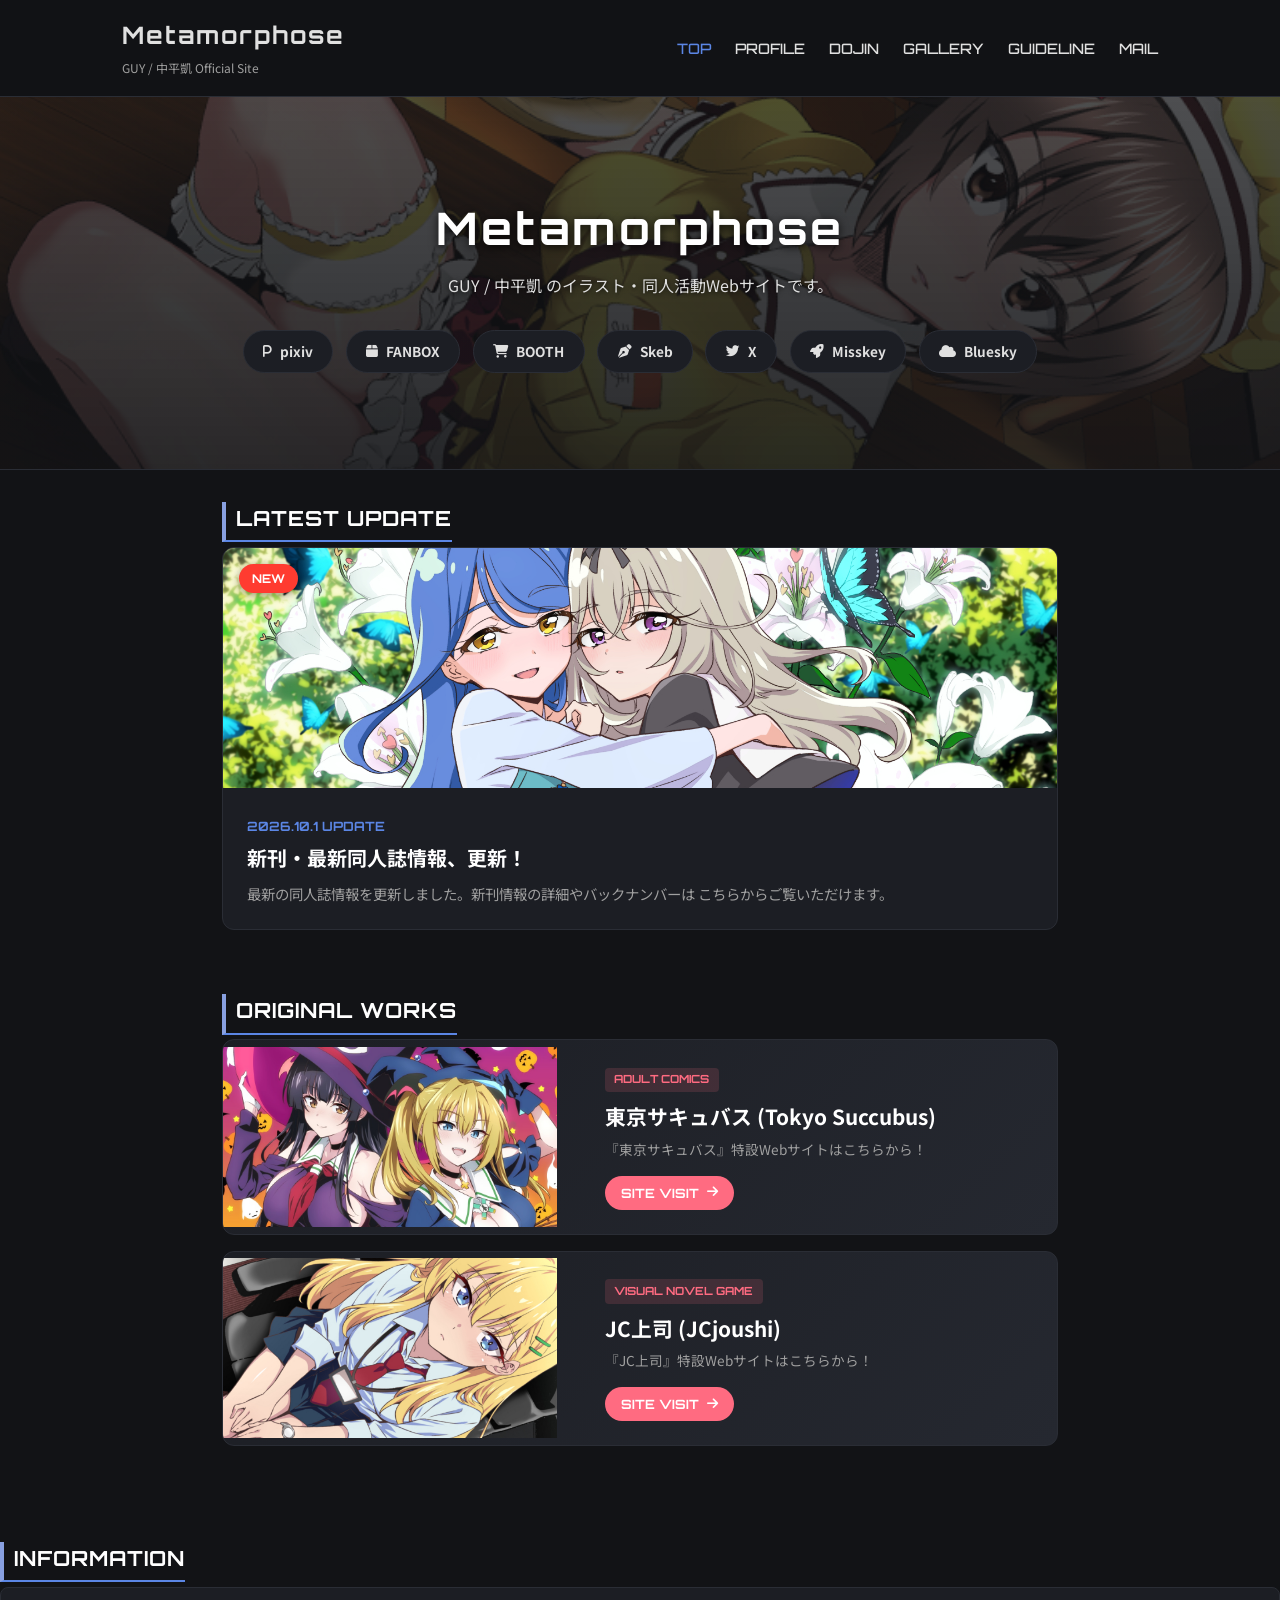
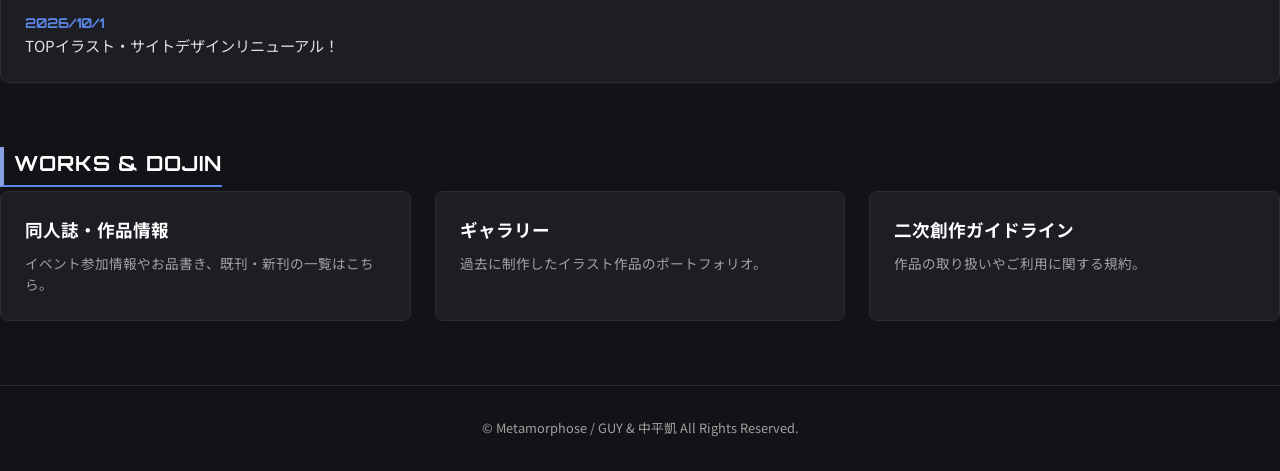
==== commit 29a6a9b0: "Add files via upload" ====
--- a/index.html
+++ b/index.html
@@ -46,7 +46,7 @@
         <a href="https://metamorphose.fanbox.cc/" target="_blank" class="btn btn-fanbox"><i class="fa-solid fa-box"></i> FANBOX</a>
         <a href="https://metamorphose.booth.pm/" target="_blank" class="btn btn-booth"><i class="fa-solid fa-cart-shopping"></i> BOOTH</a>
         <a href="https://skeb.jp/@guy_n" target="_blank" class="btn btn-skeb"><i class="fa-solid fa-pen-nib"></i> Skeb</a>
-        <a href="https://twitter.com/guy_n/" target="_blank" class="btn btn-sns"><i class="fa-brands fa-x-twitter"></i> X</a>
+        <a href="https://twitter.com/guy_n/" target="_blank" class="btn btn-sns"><i class="fa-brands fa-twitter"></i> X</a>
         <a href="https://misskey.io/@guy_kiji" target="_blank" class="btn btn-sns"><i class="fa-solid fa-rocket"></i> Misskey</a>
         <a href="https://bsky.app/profile/guy1995.bsky.social" target="_blank" class="btn btn-sns"><i class="fa-solid fa-cloud"></i> Bluesky</a>
       </div>
@@ -155,4 +155,4 @@
   </footer>
 
 </body>
-</html>
+</html>
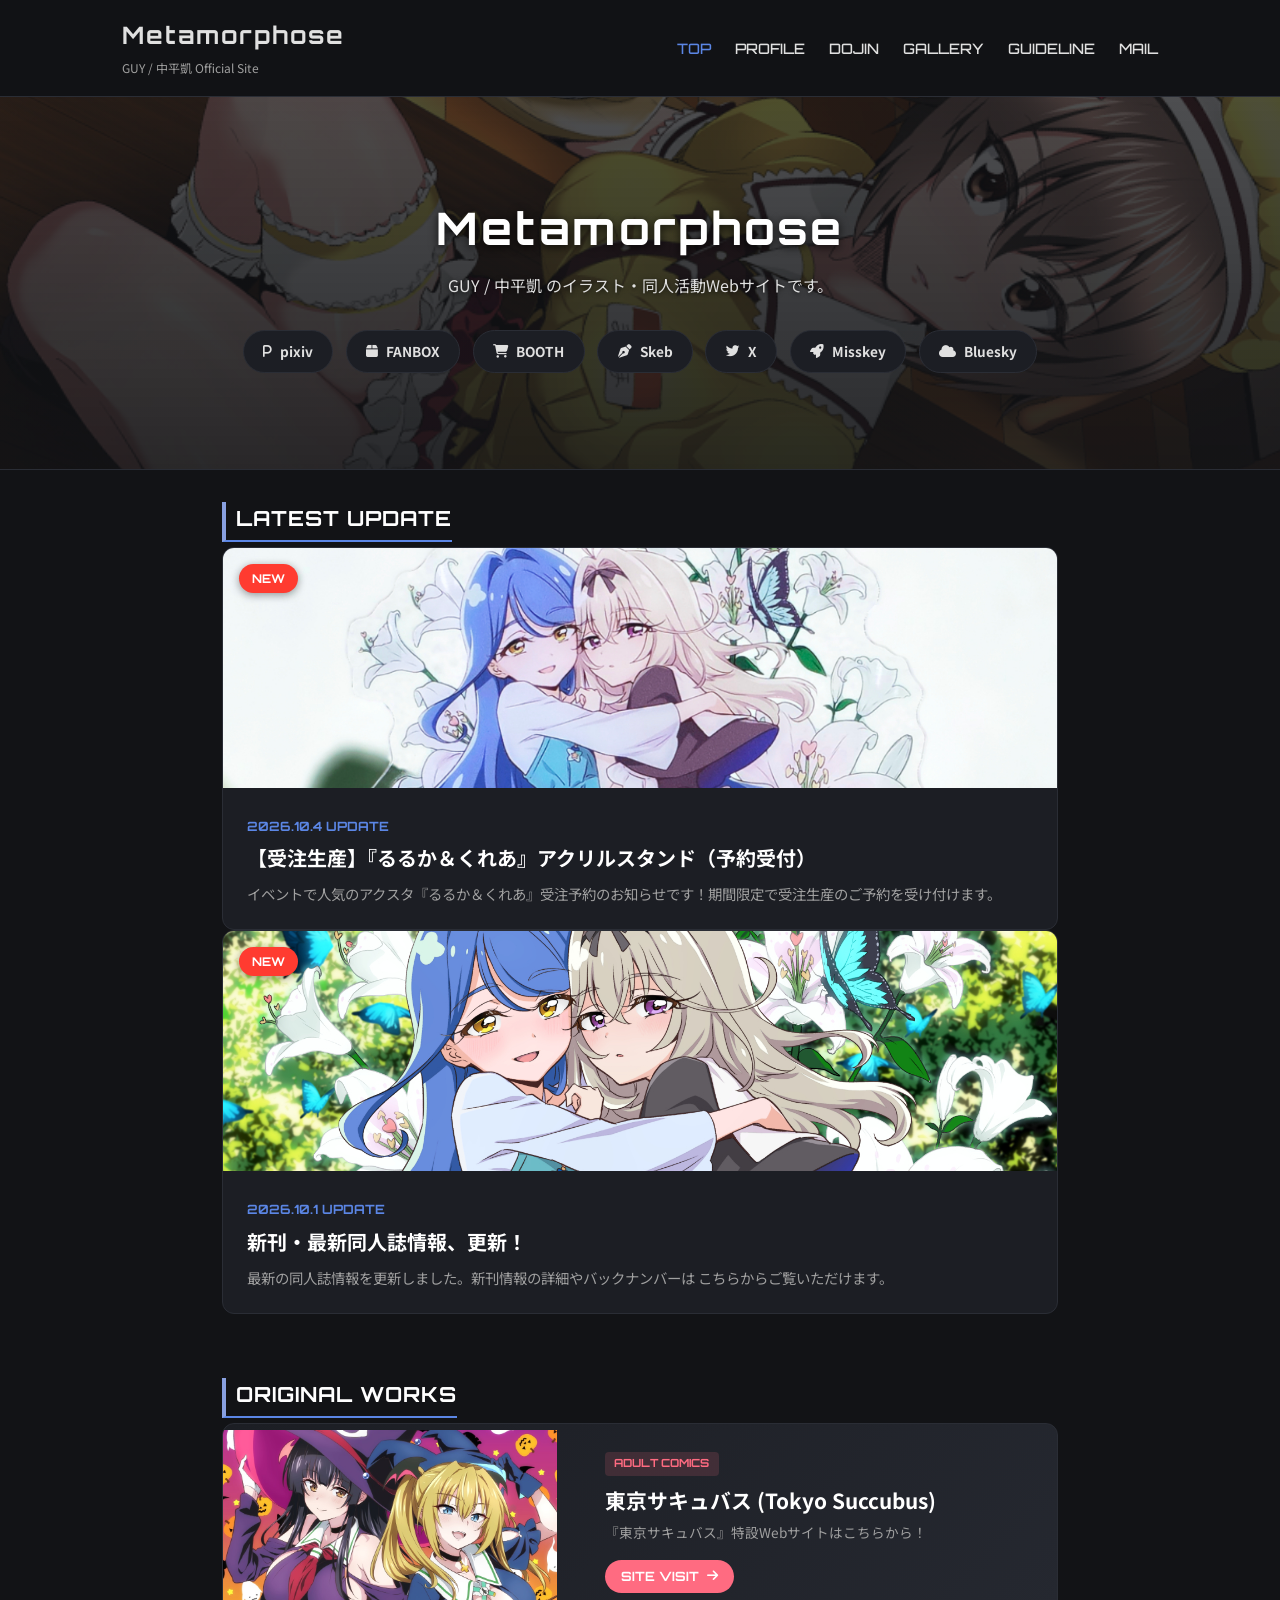
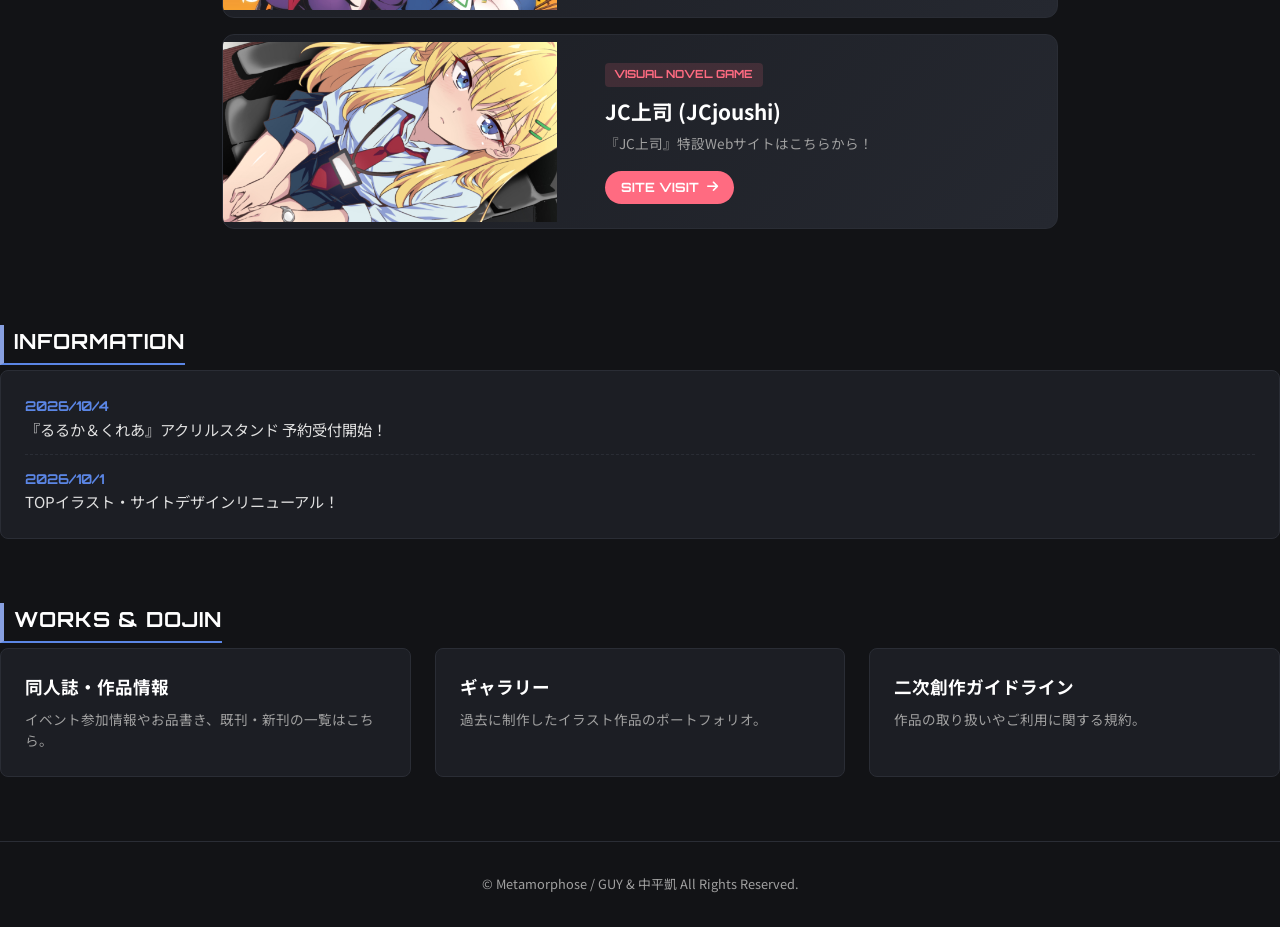
==== commit ce4b71f5: "Add files via upload" ====
--- a/index.html
+++ b/index.html
@@ -11,6 +11,17 @@
   <link rel="preconnect" href="https://fonts.gstatic.com" crossorigin>
   <link href="https://fonts.googleapis.com/css2?family=Noto+Sans+JP:wght@400;700&family=Orbitron:wght@500;700&display=swap" rel="stylesheet">
   <link rel="stylesheet" href="https://cdnjs.cloudflare.com/ajax/libs/font-awesome/6.5.1/css/all.min.css">
+
+      <!-- Google tag (gtag.js) -->
+      <script async src="https://www.googletagmanager.com/gtag/js?id=G-N3CT77V81G"></script>
+      <script>
+        window.dataLayer = window.dataLayer || [];
+        function gtag(){dataLayer.push(arguments);}
+        gtag('js', new Date());
+
+        gtag('config', 'G-N3CT77V81G');
+      </script>
+
 </head>
 <body>
 
@@ -60,6 +71,21 @@
     <section class="section">
       <h2 class="section-title">LATEST UPDATE</h2>
       <div class="pickup-card">
+        <a href="tokyotopofliliy_Acsta_info.html" class="pickup-link">
+          <div class="pickup-image">
+            <!-- 更新内容のサムネイル画像（例: img/top_banner.jpg 等） -->
+            <img src="img/rurukure_acrylic stand_3.jpg" alt="最新更新イメージ">
+            <span class="badge-new">NEW</span>
+          </div>
+          <div class="pickup-content">
+            <span class="pickup-date">2026.10.4 UPDATE</span>
+            <h3 class="pickup-title">【受注生産】『るるか＆くれあ』アクリルスタンド（予約受付）</h3>
+            <p class="pickup-text">イベントで人気のアクスタ『るるか＆くれあ』受注予約のお知らせです！期間限定で受注生産のご予約を受け付けます。</p>
+          </div>
+        </a>
+      </div>
+
+      <div class="pickup-card">
         <a href="dojin.html" class="pickup-link">
           <div class="pickup-image">
             <!-- 更新内容のサムネイル画像（例: img/top_banner.jpg 等） -->
@@ -73,6 +99,7 @@
           </div>
         </a>
       </div>
+
     </section>
 
     <!-- オリジナル作品【東京サキュバス】『JCjoushi』特設バナー -->
@@ -116,6 +143,8 @@
       <h2 class="section-title">INFORMATION</h2>
       <div class="news-list">
         <dl>
+          <dt>2026/10/4</dt>
+          <dd>『るるか＆くれあ』アクリルスタンド 予約受付開始！</dd>
           <dt>2026/10/1</dt>
           <dd>TOPイラスト・サイトデザインリニューアル！</dd>
         </dl>
--- a/metamorphose_style.css
+++ b/metamorphose_style.css
@@ -1437,4 +1437,280 @@
 .book-modal:focus,
 .modal-content:focus {
   outline: none;
+}
+
+/* iPadでのタップ反応を確実にする指定 */
+.modal-trigger {
+  cursor: pointer;
+  -webkit-tap-highlight-color: transparent;
+}
+
+/* ==========================================
+   iPad対策 ＆ ポップアップサイズ・ボタン位置固定化
+   ========================================== */
+
+/* モーダル背景（画面全体に固定） */
+.book-modal[open] {
+  display: flex !important;
+  align-items: center;
+  justify-content: center;
+  position: fixed !important;
+  top: 0 !important;
+  left: 0 !important;
+  width: 100vw !important;
+  height: 100vh !important;
+  max-width: 100vw !important;
+  max-height: 100vh !important;
+  margin: 0 !important;
+  padding: 0 !important;
+  border: none !important;
+  background: transparent !important;
+  z-index: 99999 !important;
+}
+
+/* モーダルコンテンツ外枠（横幅を固定してボタン位置のずれを防止） */
+.book-modal .modal-content {
+  position: relative !important;
+  z-index: 100000 !important;
+  width: 90vw !important;          /* 画面幅の90%に固定 */
+  max-width: 750px !important;     /* PC/タブレット時の最大横幅を固定 */
+  max-height: 85vh;
+  background: #181b22;
+  border: 1px solid #2e3548;
+  border-radius: 12px;
+  padding: 2rem;
+  box-sizing: border-box;
+  overflow-y: auto;
+  -webkit-overflow-scrolling: touch; /* iPad滑らかスクロール */
+}
+
+/* 左右ナビゲーションボタンの位置固定 */
+.modal-nav-btn {
+  position: absolute !important;
+  top: 50% !important;
+  transform: translateY(-50%) !important;
+  z-index: 100001 !important;
+  width: 44px;
+  height: 44px;
+  background: rgba(30, 35, 48, 0.9);
+  border: 1px solid #3b4257;
+  color: #fff;
+  border-radius: 50%;
+  display: flex;
+  align-items: center;
+  justify-content: center;
+  cursor: pointer;
+  -webkit-tap-highlight-color: transparent;
+  outline: none !important;
+  box-shadow: 0 4px 12px rgba(0,0,0,0.4);
+}
+
+/* ボタンの位置（modal-contentの左右内側に固定） */
+.modal-nav-btn.prev-btn {
+  left: 10px !important;
+}
+
+.modal-nav-btn.next-btn {
+  right: 10px !important;
+}
+
+/* スマホ表示（画面幅が狭い場合）のレイアウト調整 */
+@media (max-width: 680px) {
+  .book-modal .modal-content {
+    width: 95vw !important;
+    padding: 1.2rem 0.8rem;
+  }
+  
+  .modal-nav-btn {
+    width: 36px;
+    height: 36px;
+  }
+  .modal-nav-btn.prev-btn { left: 5px !important; }
+  .modal-nav-btn.next-btn { right: 5px !important; }
+}
+
+/* 暗転背景（::backdrop） */
+.book-modal::backdrop {
+  background: rgba(0, 0, 0, 0.75) !important;
+  backdrop-filter: blur(4px);
+}
+
+/* モーダル画像でピンチイン/ピンチアウト操作を許可 */
+.modal-cover img {
+  touch-action: pan-x pan-y pinch-zoom !important;
+  max-width: 100%;
+  height: auto;
+  user-select: none;
+  -webkit-user-drag: none;
+}
+
+/* ==========================================
+   モーダル表示時の背景画面固定（当たり判定オフ）
+   ========================================== */
+body.no-scroll {
+  overflow: hidden !important;
+  touch-action: none !important;
+}
+
+/* ==========================================
+   ダブルクリック / ダブルタップ 拡大アニメーション
+   ========================================== */
+.book-card.highlight .book-cover,
+.modal-cover {
+  overflow: hidden; /* 拡大しても枠外にはみ出させない */
+  cursor: zoom-in;  /* 虫眼鏡カーソル表示 */
+}
+
+.book-card.highlight .book-cover img,
+.modal-cover img {
+  transition: transform 0.3s cubic-bezier(0.25, 1, 0.5, 1);
+  transform-origin: center center;
+}
+
+/* 拡大状態クラス */
+.book-card.highlight .book-cover img.is-zoomed,
+.modal-cover img.is-zoomed {
+  transform: scale(1.8); /* 1.8倍にスムーズ拡大 */
+  cursor: zoom-out;
+}
+
+/* ==========================================
+   画像単体 オーバーレイ拡大表示スタイル（自動フィット版）
+   ========================================== */
+
+/* 拡大対象画像に虫眼鏡カーソルを設定 */
+.book-card.highlight .book-cover img,
+.modal-cover img {
+  cursor: zoom-in;
+}
+
+/* モーダル内部の拡大オーバーレイ背景 */
+.image-expand-overlay {
+  position: absolute !important;
+  top: 0 !important;
+  left: 0 !important;
+  width: 100% !important;
+  height: 100% !important;
+  background: rgba(10, 12, 16, 0.96) !important;
+  backdrop-filter: blur(8px);
+  z-index: 200000 !important;
+  display: flex !important;
+  align-items: center;
+  justify-content: center;
+  opacity: 0;
+  pointer-events: none;
+  transition: opacity 0.25s ease;
+  padding: 15px;
+  box-sizing: border-box;
+  border-radius: 12px;
+}
+
+/* アクティブ（表示）状態 */
+.image-expand-overlay.active {
+  opacity: 1 !important;
+  pointer-events: auto !important;
+}
+
+/* 拡大画像：画面高さ80vh以内＆横幅に合わせて枠にピッタリ納める */
+.image-expand-overlay img {
+  width: auto !important;
+  height: auto !important;
+  max-width: 90vw !important;
+  max-height: 80vh !important; /* 縦スクロールが出ないよう画面の80%内に収める */
+  object-fit: contain;
+  border-radius: 6px;
+  box-shadow: 0 8px 30px rgba(0, 0, 0, 0.8);
+  cursor: zoom-out;
+  transform: scale(0.95);
+  transition: transform 0.25s cubic-bezier(0.25, 1, 0.5, 1);
+  display: block;
+}
+
+.image-expand-overlay.active img {
+  transform: scale(1) !important;
+}
+
+/* 拡大時：モーダル自体のスクロールバーを完全に消去して枠を画像に自動合わせ */
+.book-modal .modal-content.has-expanded-image {
+  overflow: hidden !important; /* 拡大中はスクロールバーを無効化 */
+}
+
+/* 閉じるボタン */
+.expand-close-btn {
+  position: absolute !important;
+  top: 12px !important;
+  right: 12px !important;
+  background: rgba(255, 255, 255, 0.2) !important;
+  border: 1px solid rgba(255, 255, 255, 0.4) !important;
+  color: #fff !important;
+  font-size: 1.8rem !important;
+  width: 40px !important;
+  height: 40px !important;
+  border-radius: 50% !important;
+  cursor: pointer;
+  display: flex !important;
+  align-items: center;
+  justify-content: center;
+  transition: background 0.2s;
+  outline: none;
+  z-index: 200001 !important;
+}
+
+.expand-close-btn:hover {
+  background: rgba(255, 255, 255, 0.4) !important;
+}
+
+/* ==========================================
+   JCjoushiスタイル：ポップアップサイズ自動フィット＆テキスト非表示
+   ========================================== */
+
+/* 拡大対象画像に虫眼鏡カーソルを設定 */
+.book-card.highlight .book-cover img,
+.modal-cover img {
+  cursor: zoom-in;
+}
+
+/* ズーム時：カード自体のサイズを画像（縦長等）へ自動ジャストフィット */
+.book-modal .modal-content.zoomed {
+  max-width: min(90vw, 85vh * 0.72) !important; /* 画面比率に応じた最適幅 */
+  max-height: 85vh !important;
+  width: auto !important;
+  height: auto !important;
+  padding: 0 !important;              /* 余白を消して画像枠にフィット */
+  overflow: hidden !important;        /* スクロールバー消去 */
+  border-radius: 12px !important;
+  background: #000 !important;
+}
+
+/* ズーム時：テキスト情報（右側）やナビゲーションボタンを非表示に */
+.book-modal .modal-content.zoomed .modal-info,
+.book-modal .modal-content.zoomed .modal-nav-btn {
+  display: none !important;
+}
+
+/* ズーム時：カード全体のグリッド/フレックス表示を画像単体表示に切り替え */
+.book-modal .modal-content.zoomed .modal-book-card {
+  display: block !important;
+  margin: 0 !important;
+  padding: 0 !important;
+}
+
+.book-modal .modal-content.zoomed .modal-cover {
+  width: 100% !important;
+  height: 100% !important;
+  max-height: 85vh !important;
+  display: flex !important;
+  align-items: center;
+  justify-content: center;
+}
+
+/* ズーム時の画像自体 */
+.book-modal .modal-content.zoomed .modal-cover img {
+  width: auto !important;
+  height: auto !important;
+  max-width: 100% !important;
+  max-height: 85vh !important;
+  object-fit: contain !important;
+  cursor: zoom-out !important;
+  display: block !important;
 }
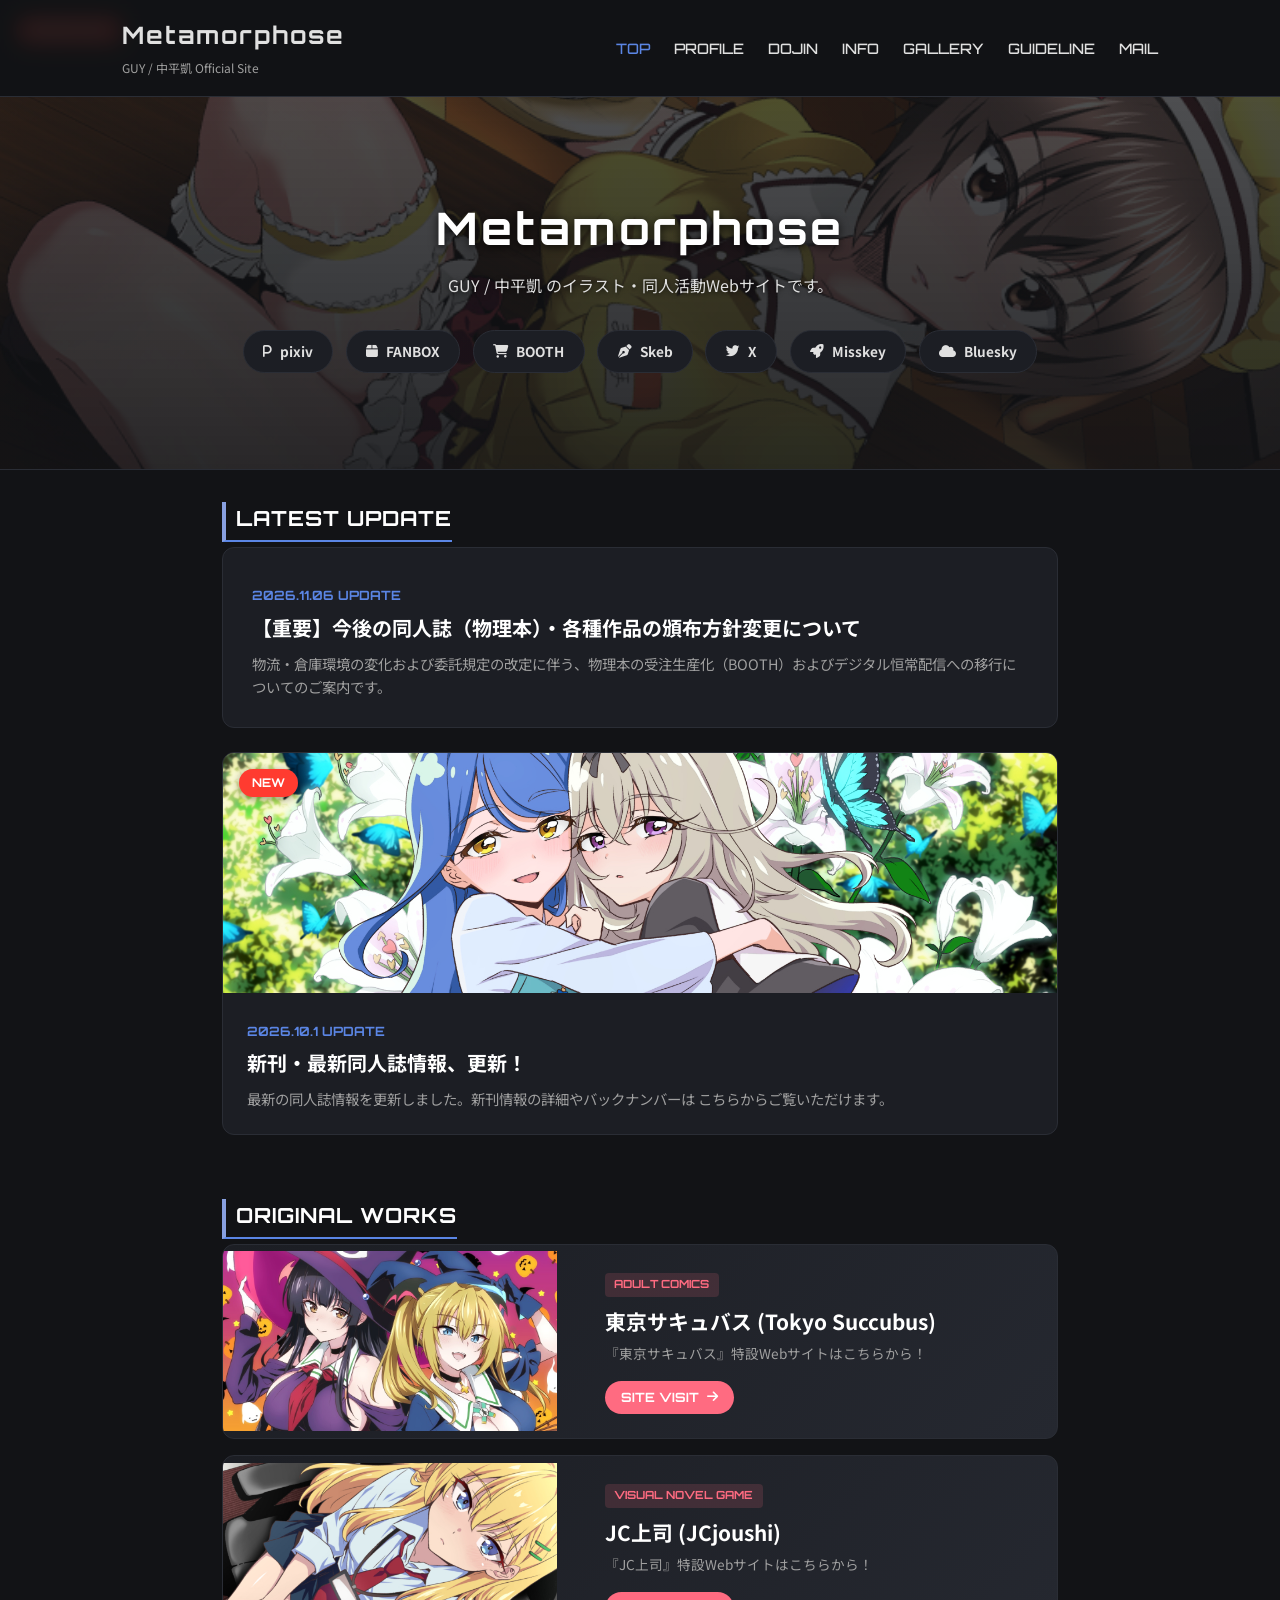
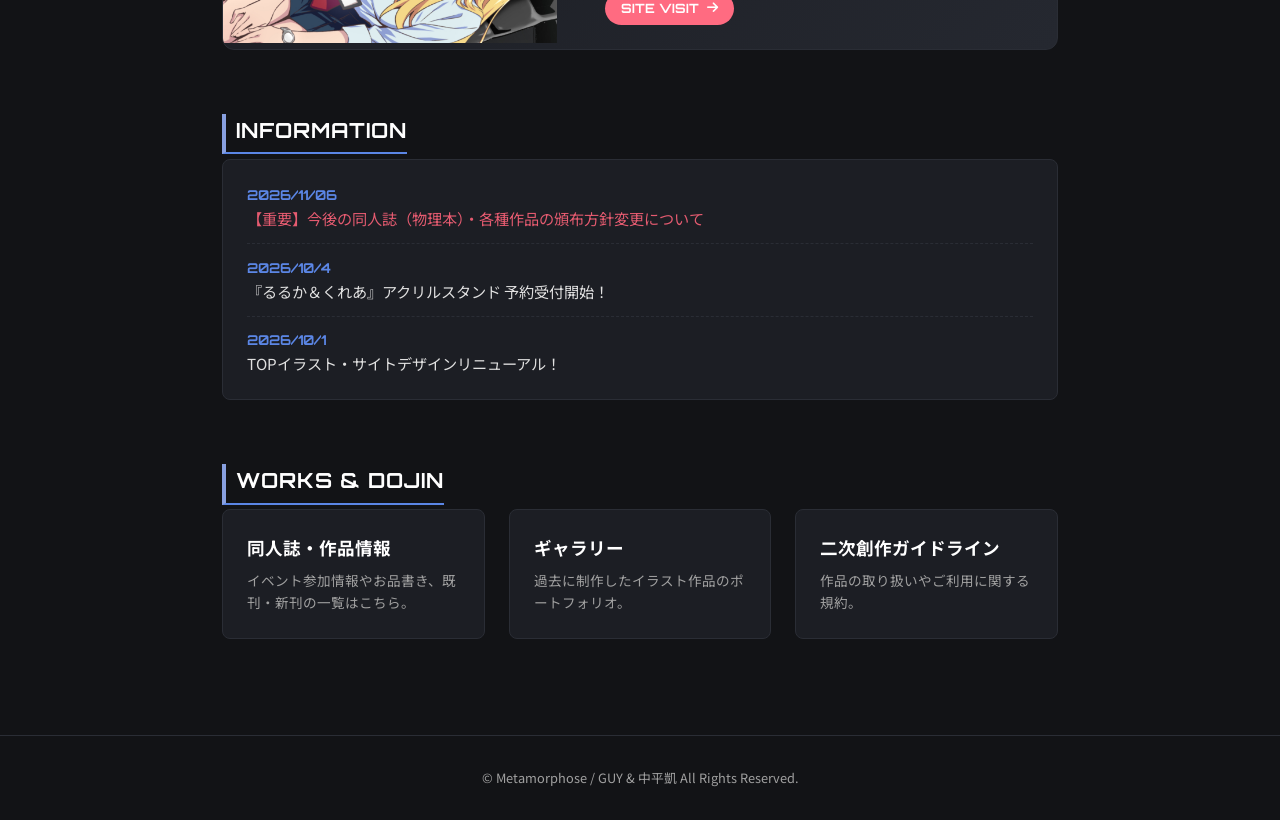
==== commit 4784972d: "Add files via upload" ====
--- a/index.html
+++ b/index.html
@@ -37,6 +37,7 @@
           <li><a href="index.html" class="active">TOP</a></li>
           <li><a href="profile.html">PROFILE</a></li>
           <li><a href="dojin.html">DOJIN</a></li>
+          <li><a href="information.html">INFO</a></li> <!-- ★追加したインフォメーション項目 -->
           <li><a href="https://metamorphose.amigasa.jp/gallery.html">GALLERY</a></li>
           <li><a href="guideline.html">GUIDELINE</a></li>
           <li><a href="mail.html">MAIL</a></li>
@@ -70,10 +71,23 @@
     <!-- 最新更新ピックアップバナー（画像を大きく見せるエリア） -->
     <section class="section">
       <h2 class="section-title">LATEST UPDATE</h2>
+
+      <!-- ★今回追加した「方針変更のお知らせ」用ピックアップカード -->
+      <div class="pickup-card" style="margin-bottom: 1.5rem;">
+        <a href="information.html" class="pickup-link">
+          <div class="pickup-content" style="padding: 1.8rem;">
+            <span class="badge-new">IMPORTANT</span>
+            <span class="pickup-date" style="display: block; margin-top: 0.5rem;">2026.11.06 UPDATE</span>
+            <h3 class="pickup-title" style="margin-top: 0.4rem; color: #fff;">【重要】今後の同人誌（物理本）・各種作品の頒布方針変更について</h3>
+            <p class="pickup-text" style="margin-top: 0.5rem;">物流・倉庫環境の変化および委託規定の改定に伴う、物理本の受注生産化（BOOTH）およびデジタル恒常配信への移行についてのご案内です。</p>
+          </div>
+        </a>
+      </div>
+
+    <!--
       <div class="pickup-card">
         <a href="tokyotopofliliy_Acsta_info.html" class="pickup-link">
           <div class="pickup-image">
-            <!-- 更新内容のサムネイル画像（例: img/top_banner.jpg 等） -->
             <img src="img/rurukure_acrylic stand_3.jpg" alt="最新更新イメージ">
             <span class="badge-new">NEW</span>
           </div>
@@ -84,11 +98,13 @@
           </div>
         </a>
       </div>
-
-      <div class="pickup-card">
+    -->
+
+    <section class="section">
+
+      <div class="pickup-card" style="margin-top: 1.5rem;">
         <a href="dojin.html" class="pickup-link">
           <div class="pickup-image">
-            <!-- 更新内容のサムネイル画像（例: img/top_banner.jpg 等） -->
             <img src="img/burusuku_10.jpg" alt="最新更新イメージ">
             <span class="badge-new">NEW</span>
           </div>
@@ -122,7 +138,6 @@
       <div class="special-banner-card">
         <a href="https://guymetamor95.github.io/JCjoushi/" target="_blank" class="special-banner-link">
           <div class="special-banner-image">
-            <!-- JCjoushiのサムネイル画像があれば指定（なければ仮の画像でOK） -->
             <img src="img/JC‗001_Event_01.jpg" alt="JCjoushi">
           </div>
           <div class="special-banner-content">
@@ -135,14 +150,14 @@
       </div>
     </section>
     
-
-  </main>
-    
     <!-- 更新情報 (Information) -->
     <section class="section">
       <h2 class="section-title">INFORMATION</h2>
       <div class="news-list">
         <dl>
+          <!-- ★更新履歴の最上部に追加 -->
+          <dt>2026/11/06</dt>
+          <dd><a href="information.html" style="color: var(--accent-color_2);">【重要】今後の同人誌（物理本）・各種作品の頒布方針変更について</a></dd>
           <dt>2026/10/4</dt>
           <dd>『るるか＆くれあ』アクリルスタンド 予約受付開始！</dd>
           <dt>2026/10/1</dt>
--- a/metamorphose_style.css
+++ b/metamorphose_style.css
@@ -3,6 +3,7 @@
   --bg-color: #121316;
   --card-bg: #1c1e24;
   --accent-color: #5b86e5;
+  --accent-color_2: #e55b70;
   --text-color: #e0e0e0;
   --text-sub: #a0a0a0;
   --border-color: #2a2d35;
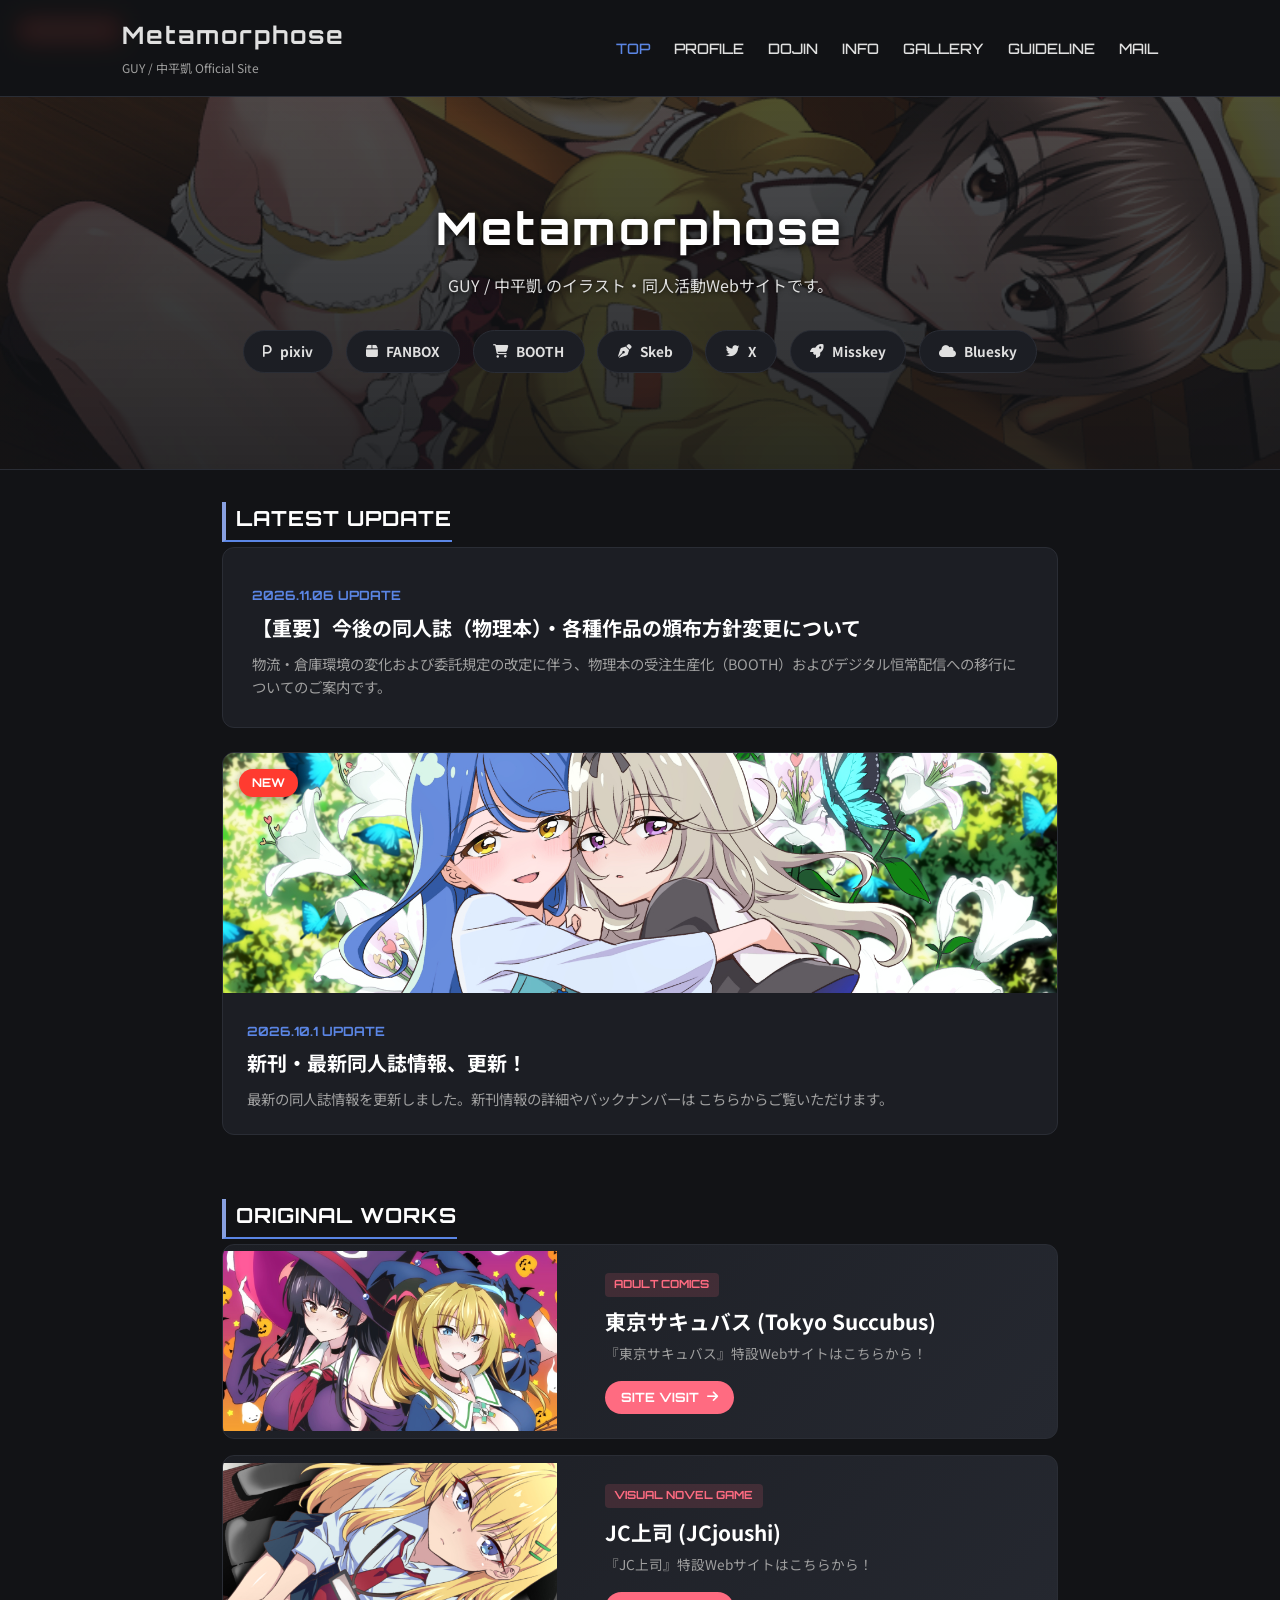
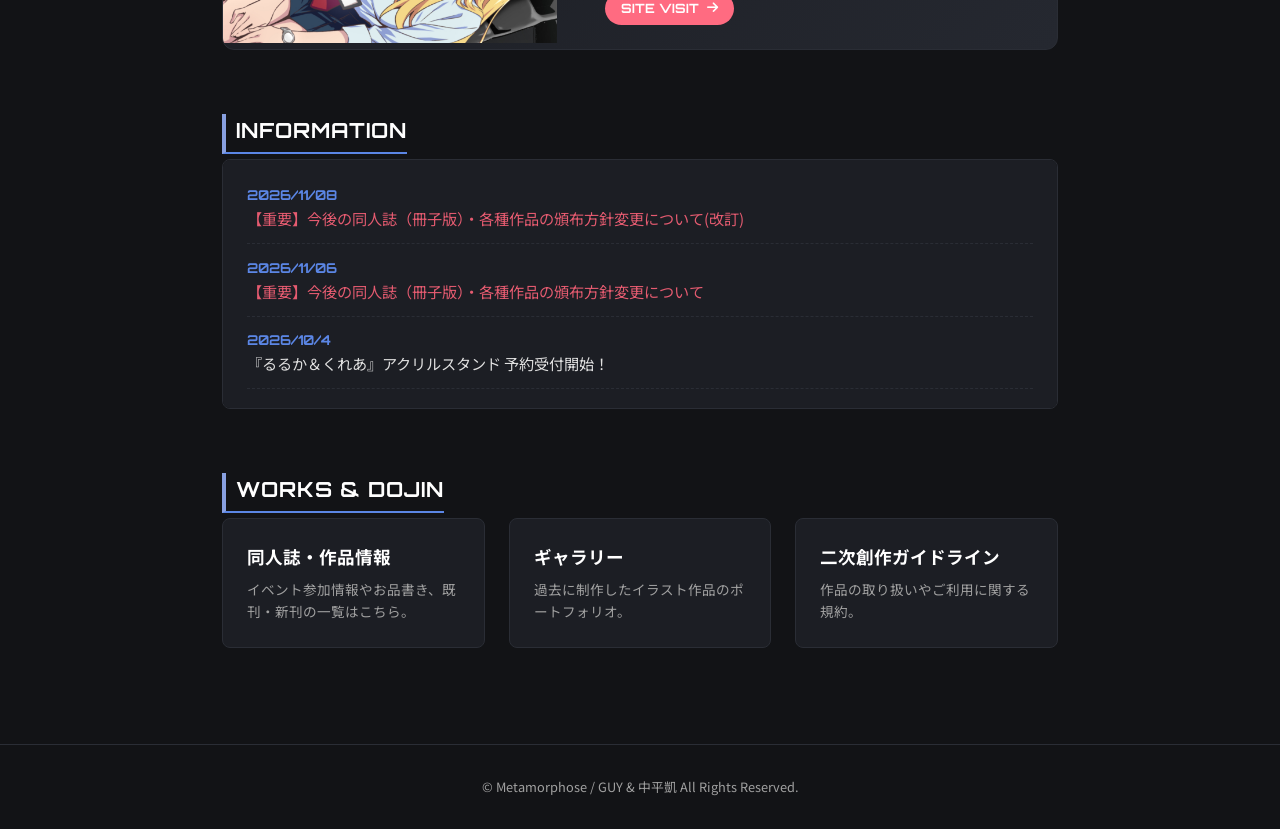
==== commit f37d2054: "Add files via upload" ====
--- a/index.html
+++ b/index.html
@@ -156,8 +156,10 @@
       <div class="news-list">
         <dl>
           <!-- ★更新履歴の最上部に追加 -->
+                     <dt>2026/11/08</dt>
+          <dd><a href="information.html" style="color: var(--accent-color_2);">【重要】今後の同人誌（冊子版）・各種作品の頒布方針変更について(改訂)</a></dd>
           <dt>2026/11/06</dt>
-          <dd><a href="information.html" style="color: var(--accent-color_2);">【重要】今後の同人誌（物理本）・各種作品の頒布方針変更について</a></dd>
+          <dd><a href="information.html" style="color: var(--accent-color_2);">【重要】今後の同人誌（冊子版）・各種作品の頒布方針変更について</a></dd>
           <dt>2026/10/4</dt>
           <dd>『るるか＆くれあ』アクリルスタンド 予約受付開始！</dd>
           <dt>2026/10/1</dt>
